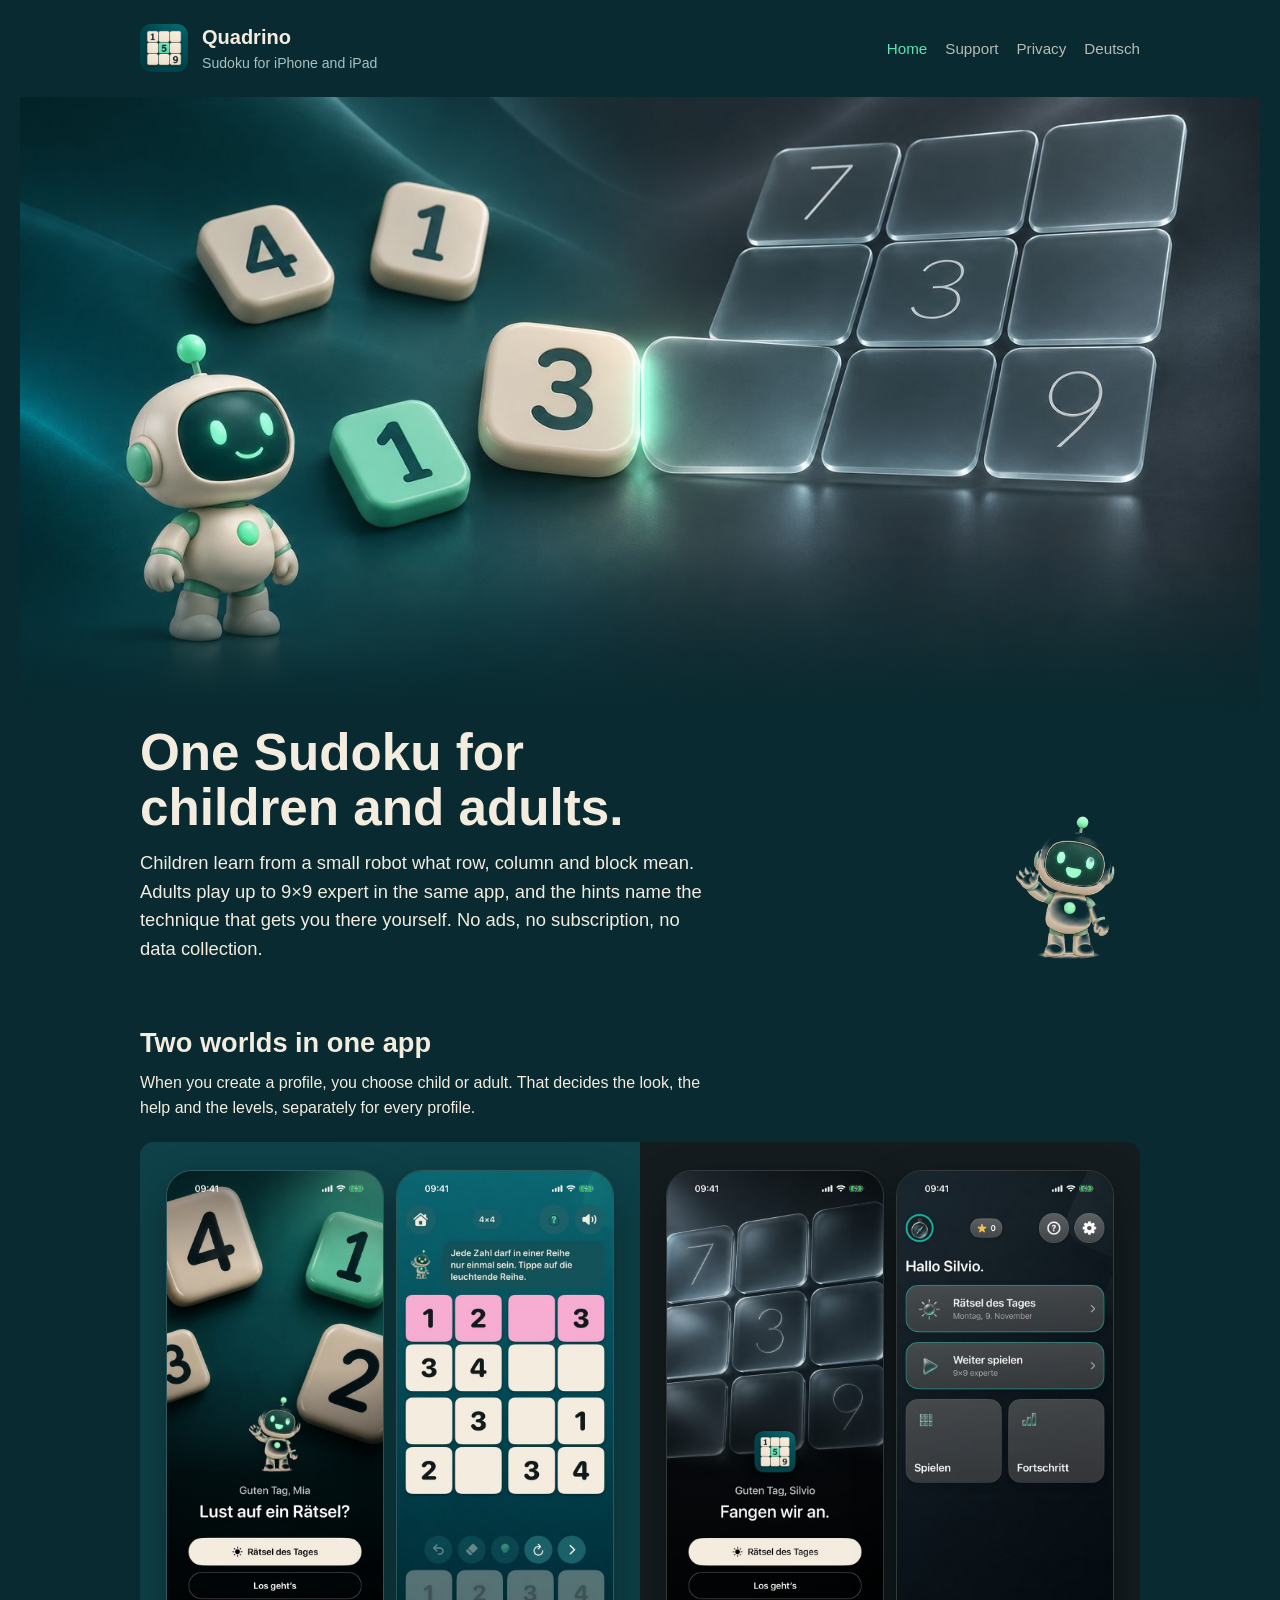
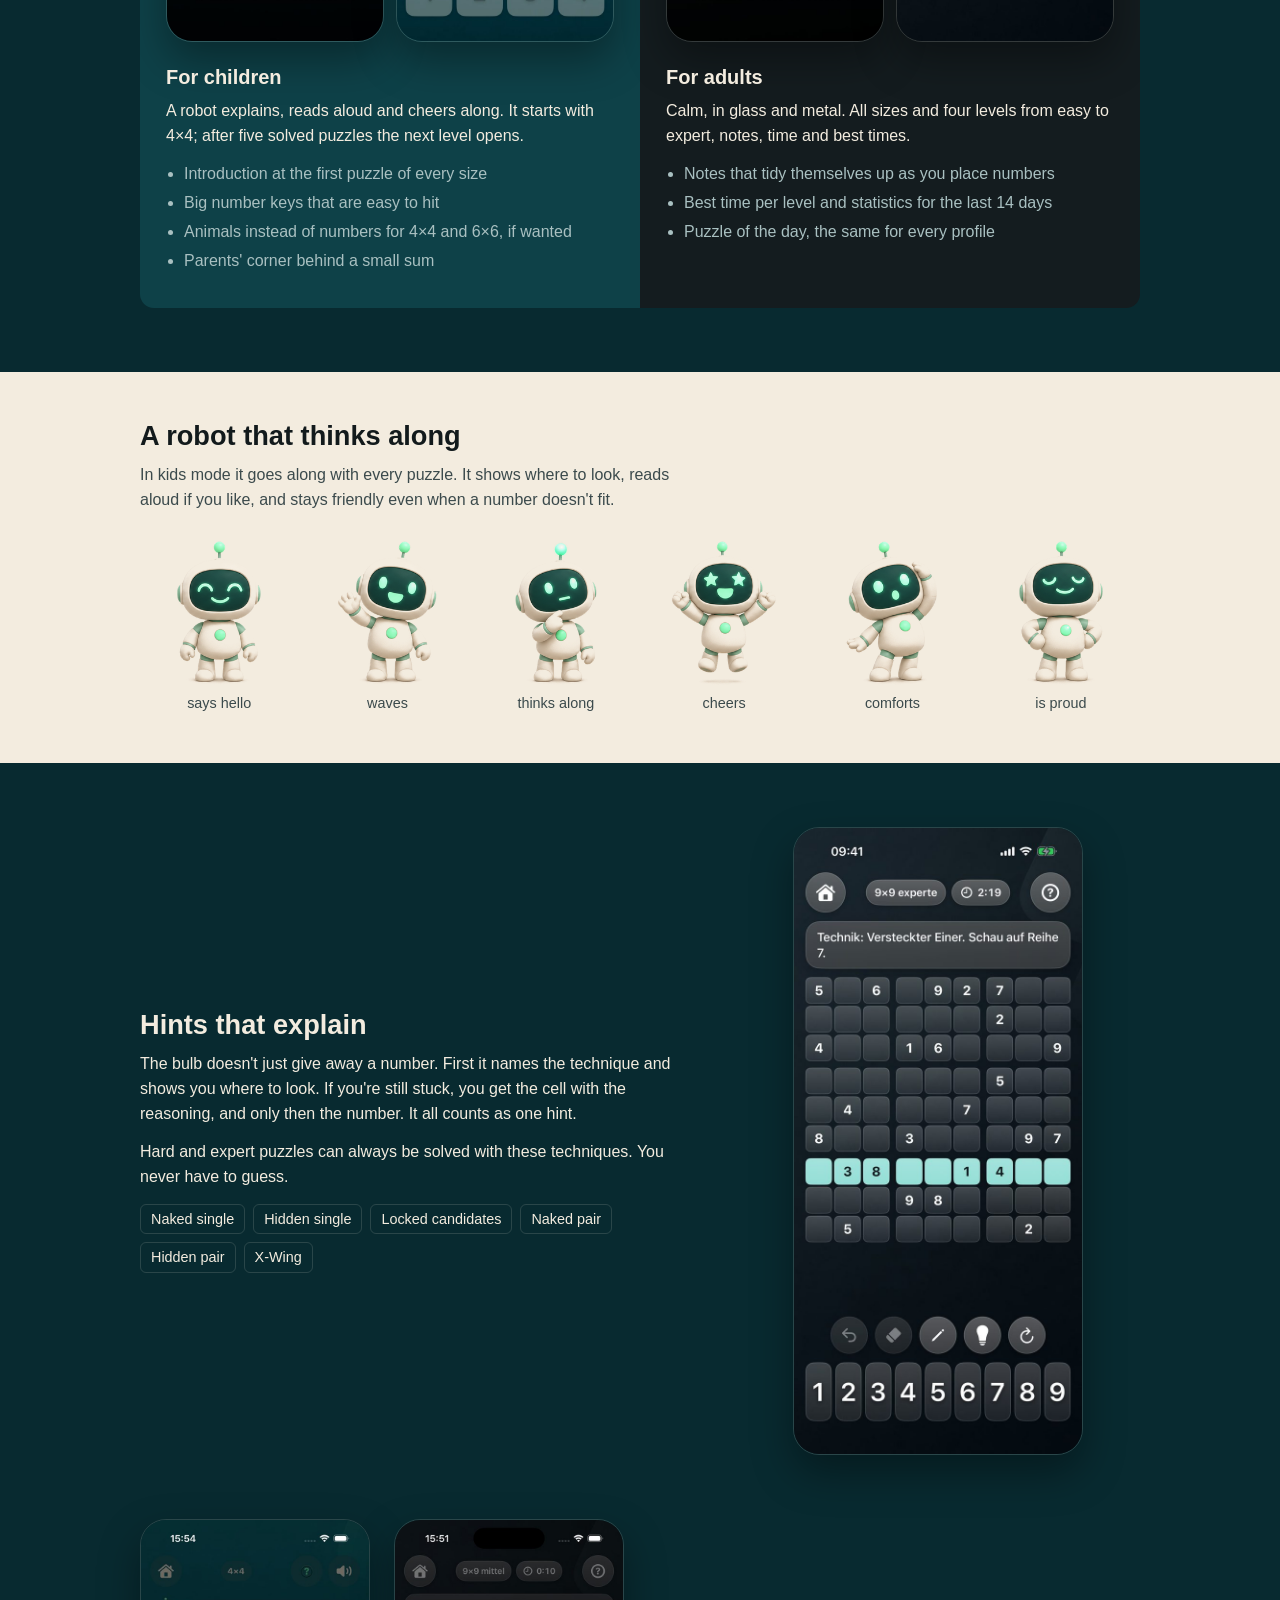
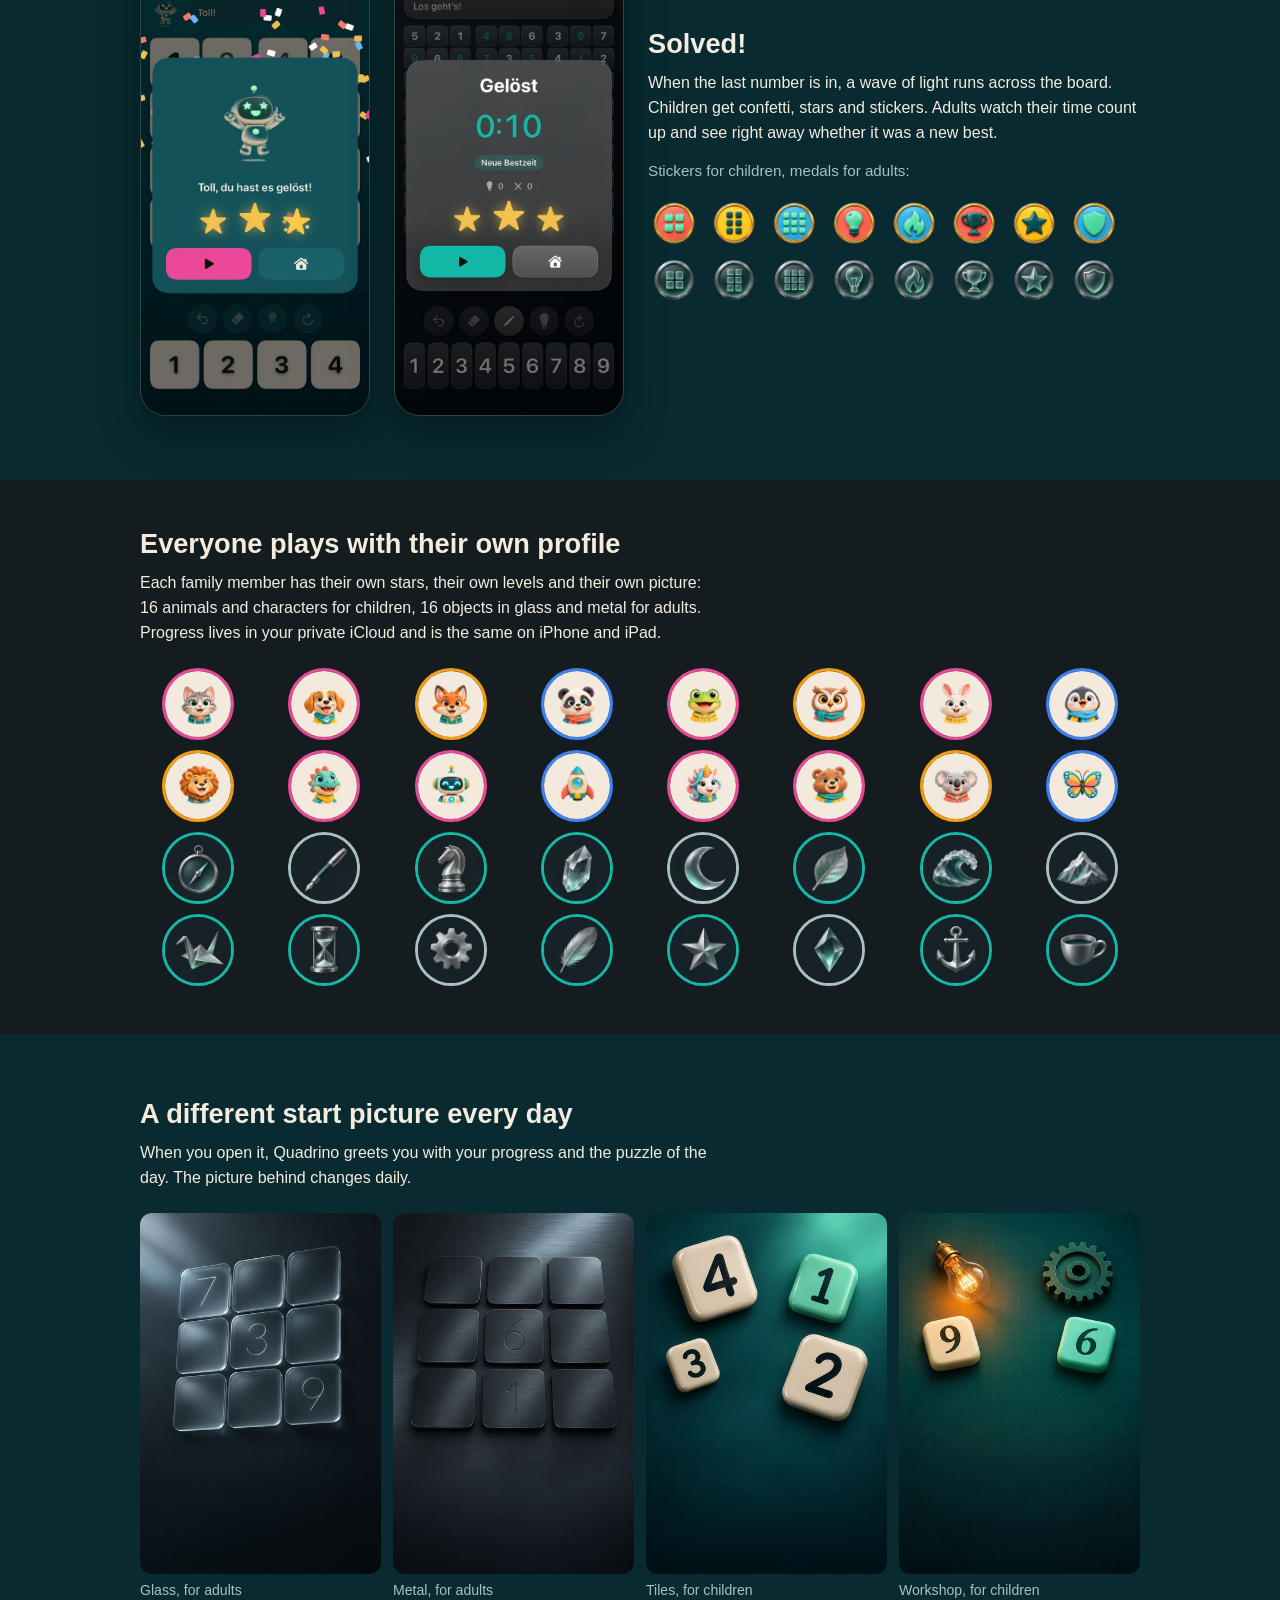
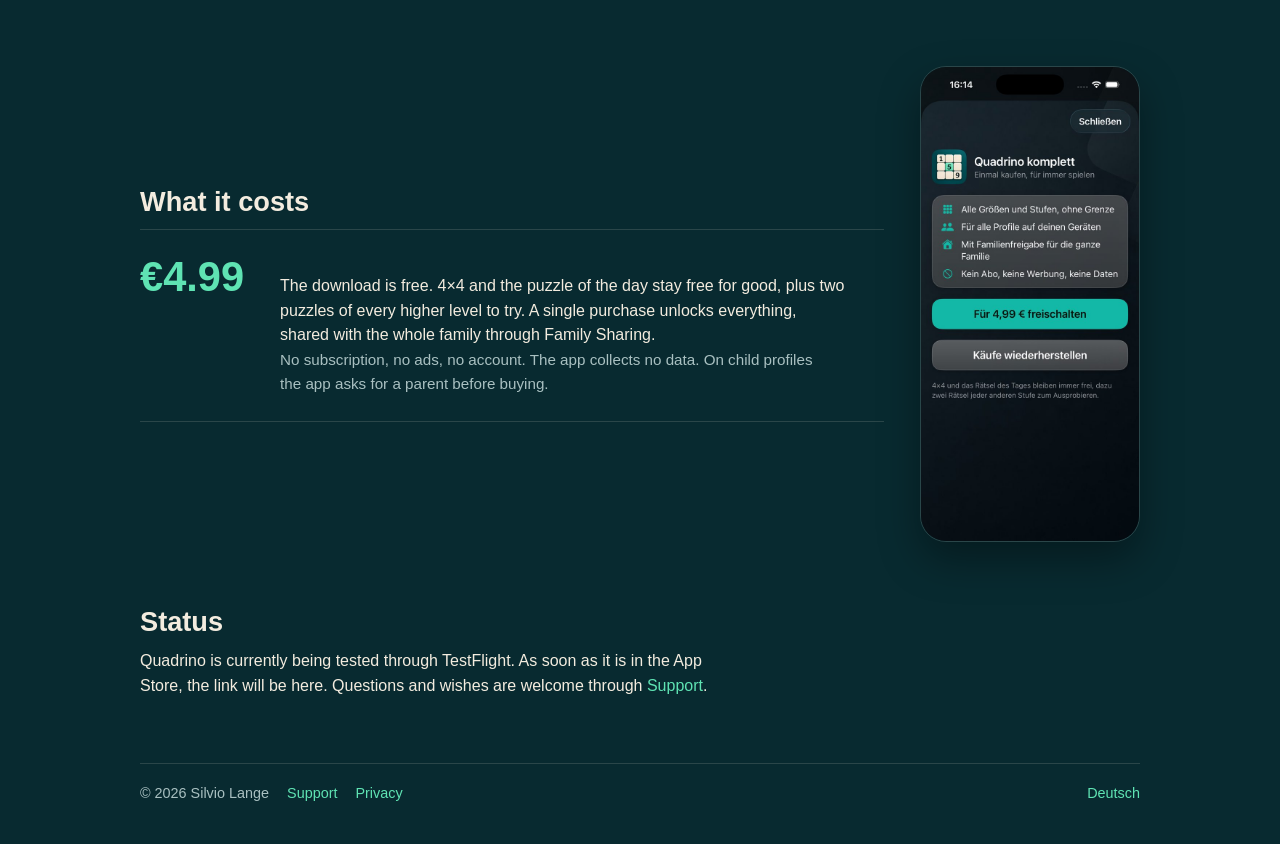
==== en/index.html @ 1cebb287 "Stylesheet mit Versionsnummer laden, damit kein alter Stand aus dem Zwischenspeicher kommt Co-Author" ====
<!doctype html>
<html lang="en">
<head>
<meta charset="utf-8">
<meta name="viewport" content="width=device-width, initial-scale=1, viewport-fit=cover">
<title>Quadrino Sudoku</title>
<meta name="description" content="Quadrino is a Sudoku for iPhone and iPad that children and adults share: for kids with a robot and levels from 4×4 to 9×9, for adults in glass and metal with hints that name the solving technique. No ads, no subscription.">
<meta property="og:title" content="Quadrino Sudoku">
<meta property="og:description" content="One Sudoku for children and adults. No ads, no account, no subscription.">
<meta property="og:image" content="https://slange-a11y.github.io/quadrino/img/teaser.jpg">
<meta property="og:type" content="website">
<link rel="icon" href="../icon.png">
<link rel="stylesheet" href="../style.css?v=202611091656">
</head>
<body>
<div class="wrap">
  <header class="top">
    <img src="../icon.png" alt="">
    <div>
      <div class="name">Quadrino</div>
      <div class="sub">Sudoku for iPhone and iPad</div>
    </div>
    <nav class="menu">
      <a class="active" href="./">Home</a>
      <a href="support.html">Support</a>
      <a href="privacy.html">Privacy</a>
      <a href="../">Deutsch</a>
    </nav>
  </header>
</div>

<div class="hero">
  <img src="../img/banner.jpg" srcset="../img/banner-768.jpg 768w, ../img/banner.jpg 1536w" sizes="(max-width: 800px) 100vw, 1240px" alt="Cream play tiles and a small robot on the left, a grid of glass tiles on the right">
</div>

<div class="wrap">
  <div class="intro intro-zeile">
    <div>
      <h1>One Sudoku for children and adults.</h1>
      <p>Children learn from a small robot what row, column and block mean. Adults play up to 9×9 expert in the same app, and the hints name the technique that gets you there yourself. No ads, no subscription, no data collection.</p>
    </div>
    <img src="../img/roboter/wave.png" alt="The robot waves">
  </div>

  <section>
    <h2>Two worlds in one app</h2>
    <p>When you create a profile, you choose child or adult. That decides the look, the help and the levels, separately for every profile.</p>
    <div class="welten">
      <div class="welt kind">
        <div class="phones">
          <img class="phone" src="../img/kind-begruessung.jpg" alt="Welcome screen in kids mode with the robot" loading="lazy">
          <img class="phone" src="../img/kind-spiel.jpg" alt="4×4 puzzle with the robot's introduction" loading="lazy">
        </div>
        <h3>For children</h3>
        <p>A robot explains, reads aloud and cheers along. It starts with 4×4; after five solved puzzles the next level opens.</p>
        <ul>
          <li>Introduction at the first puzzle of every size</li>
          <li>Big number keys that are easy to hit</li>
          <li>Animals instead of numbers for 4×4 and 6×6, if wanted</li>
          <li>Parents' corner behind a small sum</li>
        </ul>
      </div>
      <div class="welt erw">
        <div class="phones">
          <img class="phone" src="../img/erw-begruessung.jpg" alt="Welcome screen in adult mode with glass tiles" loading="lazy">
          <img class="phone" src="../img/erw-start.jpg" alt="Adult home screen with today's puzzle" loading="lazy">
        </div>
        <h3>For adults</h3>
        <p>Calm, in glass and metal. All sizes and four levels from easy to expert, notes, time and best times.</p>
        <ul>
          <li>Notes that tidy themselves up as you place numbers</li>
          <li>Best time per level and statistics for the last 14 days</li>
          <li>Puzzle of the day, the same for every profile</li>
        </ul>
      </div>
    </div>
  </section>
</div>

<div class="band creme">
  <div class="wrap">
    <section>
      <h2>A robot that thinks along</h2>
      <p>In kids mode it goes along with every puzzle. It shows where to look, reads aloud if you like, and stays friendly even when a number doesn't fit.</p>
      <div class="roboter">
        <figure><img src="../img/roboter/happy.png" alt="" loading="lazy"><figcaption>says hello</figcaption></figure>
        <figure><img src="../img/roboter/wave.png" alt="" loading="lazy"><figcaption>waves</figcaption></figure>
        <figure><img src="../img/roboter/think.png" alt="" loading="lazy"><figcaption>thinks along</figcaption></figure>
        <figure><img src="../img/roboter/cheer.png" alt="" loading="lazy"><figcaption>cheers</figcaption></figure>
        <figure><img src="../img/roboter/oops.png" alt="" loading="lazy"><figcaption>comforts</figcaption></figure>
        <figure><img src="../img/roboter/proud.png" alt="" loading="lazy"><figcaption>is proud</figcaption></figure>
      </div>
    </section>
  </div>
</div>

<div class="wrap">
  <section>
    <div class="split">
      <div>
        <h2>Hints that explain</h2>
        <p>The bulb doesn't just give away a number. First it names the technique and shows you where to look. If you're still stuck, you get the cell with the reasoning, and only then the number. It all counts as one hint.</p>
        <p>Hard and expert puzzles can always be solved with these techniques. You never have to guess.</p>
        <ul class="techniken">
          <li>Naked single</li>
          <li>Hidden single</li>
          <li>Locked candidates</li>
          <li>Naked pair</li>
          <li>Hidden pair</li>
          <li>X-Wing</li>
        </ul>
      </div>
      <div><img class="phone" src="../img/erw-hinweis.jpg" alt="9×9 puzzle, the hint names the technique and highlights row 7" loading="lazy"></div>
    </div>
  </section>

  <section>
    <div class="gewinn">
      <img class="phone" src="../img/kind-gewonnen.jpg" alt="Winning moment for children with confetti and three stars" loading="lazy">
      <img class="phone" src="../img/erw-gewonnen.jpg" alt="Winning moment for adults with time and a new best" loading="lazy">
      <div>
        <h2>Solved!</h2>
        <p>When the last number is in, a wave of light runs across the board. Children get confetti, stars and stickers. Adults watch their time count up and see right away whether it was a new best.</p>
        <p class="note">Stickers for children, medals for adults:</p>
        <div class="medaillen">
          <img src="../img/medaille/K-first4.png" alt="" loading="lazy">
          <img src="../img/medaille/K-first6.png" alt="" loading="lazy">
          <img src="../img/medaille/K-first9.png" alt="" loading="lazy">
          <img src="../img/medaille/K-nohint5.png" alt="" loading="lazy">
          <img src="../img/medaille/K-streak3.png" alt="" loading="lazy">
          <img src="../img/medaille/K-solved10.png" alt="" loading="lazy">
          <img src="../img/medaille/K-stars25.png" alt="" loading="lazy">
          <img src="../img/medaille/K-perfect.png" alt="" loading="lazy">
        </div>
        <div class="medaillen erw">
          <img src="../img/medaille/E-first4.png" alt="" loading="lazy">
          <img src="../img/medaille/E-first6.png" alt="" loading="lazy">
          <img src="../img/medaille/E-first9.png" alt="" loading="lazy">
          <img src="../img/medaille/E-nohint5.png" alt="" loading="lazy">
          <img src="../img/medaille/E-streak3.png" alt="" loading="lazy">
          <img src="../img/medaille/E-solved10.png" alt="" loading="lazy">
          <img src="../img/medaille/E-stars25.png" alt="" loading="lazy">
          <img src="../img/medaille/E-perfect.png" alt="" loading="lazy">
        </div>
      </div>
    </div>
  </section>
</div>

<div class="band graphit">
  <div class="wrap">
    <section>
      <h2>Everyone plays with their own profile</h2>
      <p>Each family member has their own stars, their own levels and their own picture: 16 animals and characters for children, 16 objects in glass and metal for adults. Progress lives in your private iCloud and is the same on iPhone and iPad.</p>
      <div class="avatare">
        <img class="kind" src="../img/avatar/katze.jpg" alt="" loading="lazy">
        <img class="kind" src="../img/avatar/hund.jpg" alt="" loading="lazy">
        <img class="kind" src="../img/avatar/fuchs.jpg" alt="" loading="lazy">
        <img class="kind" src="../img/avatar/panda.jpg" alt="" loading="lazy">
        <img class="kind" src="../img/avatar/frosch.jpg" alt="" loading="lazy">
        <img class="kind" src="../img/avatar/eule.jpg" alt="" loading="lazy">
        <img class="kind" src="../img/avatar/hase.jpg" alt="" loading="lazy">
        <img class="kind" src="../img/avatar/pinguin.jpg" alt="" loading="lazy">
        <img class="kind" src="../img/avatar/loewe.jpg" alt="" loading="lazy">
        <img class="kind" src="../img/avatar/dino.jpg" alt="" loading="lazy">
        <img class="kind" src="../img/avatar/roboter.jpg" alt="" loading="lazy">
        <img class="kind" src="../img/avatar/rakete.jpg" alt="" loading="lazy">
        <img class="kind" src="../img/avatar/einhorn.jpg" alt="" loading="lazy">
        <img class="kind" src="../img/avatar/baer.jpg" alt="" loading="lazy">
        <img class="kind" src="../img/avatar/koala.jpg" alt="" loading="lazy">
        <img class="kind" src="../img/avatar/schmetterling.jpg" alt="" loading="lazy">
        <img class="erw" src="../img/avatar/kompass.jpg" alt="" loading="lazy">
        <img class="erw" src="../img/avatar/fueller.jpg" alt="" loading="lazy">
        <img class="erw" src="../img/avatar/springer.jpg" alt="" loading="lazy">
        <img class="erw" src="../img/avatar/kristall.jpg" alt="" loading="lazy">
        <img class="erw" src="../img/avatar/mond.jpg" alt="" loading="lazy">
        <img class="erw" src="../img/avatar/blatt.jpg" alt="" loading="lazy">
        <img class="erw" src="../img/avatar/welle.jpg" alt="" loading="lazy">
        <img class="erw" src="../img/avatar/berg.jpg" alt="" loading="lazy">
        <img class="erw" src="../img/avatar/kranich.jpg" alt="" loading="lazy">
        <img class="erw" src="../img/avatar/sanduhr.jpg" alt="" loading="lazy">
        <img class="erw" src="../img/avatar/zahnrad.jpg" alt="" loading="lazy">
        <img class="erw" src="../img/avatar/feder.jpg" alt="" loading="lazy">
        <img class="erw" src="../img/avatar/stern.jpg" alt="" loading="lazy">
        <img class="erw" src="../img/avatar/raute.jpg" alt="" loading="lazy">
        <img class="erw" src="../img/avatar/anker.jpg" alt="" loading="lazy">
        <img class="erw" src="../img/avatar/tasse.jpg" alt="" loading="lazy">
      </div>
    </section>
  </div>
</div>

<div class="wrap">
  <section>
    <h2>A different start picture every day</h2>
    <p>When you open it, Quadrino greets you with your progress and the puzzle of the day. The picture behind changes daily.</p>
    <div class="motive">
      <figure><img src="../img/motiv/glas.jpg" alt="" loading="lazy"><figcaption>Glass, for adults</figcaption></figure>
      <figure><img src="../img/motiv/metall.jpg" alt="" loading="lazy"><figcaption>Metal, for adults</figcaption></figure>
      <figure><img src="../img/motiv/kacheln.jpg" alt="" loading="lazy"><figcaption>Tiles, for children</figcaption></figure>
      <figure><img src="../img/motiv/werkstatt.jpg" alt="" loading="lazy"><figcaption>Workshop, for children</figcaption></figure>
    </div>
  </section>

  <section>
    <div class="preis-zeile">
      <div>
        <h2>What it costs</h2>
        <div class="preis">
          <div class="betrag">€4.99</div>
          <div>
            <p>The download is free. 4×4 and the puzzle of the day stay free for good, plus two puzzles of every higher level to try. A single purchase unlocks everything, shared with the whole family through Family Sharing.</p>
            <p class="note">No subscription, no ads, no account. The app collects no data. On child profiles the app asks for a parent before buying.</p>
          </div>
        </div>
      </div>
      <img class="phone" src="../img/kaufseite.jpg" alt="Purchase screen “Quadrino Complete” with price" loading="lazy">
    </div>
  </section>

  <section class="narrow">
    <h2>Status</h2>
    <p>Quadrino is currently being tested through TestFlight. As soon as it is in the App Store, the link will be here. Questions and wishes are welcome through <a href="support.html">Support</a>.</p>
  </section>

  <footer>
    <span>© 2026 Silvio Lange</span>
    <a href="support.html">Support</a>
    <a href="privacy.html">Privacy</a>
    <a class="lang" href="../">Deutsch</a>
  </footer>
</div>
</body>
</html>
---- style.css ----
/* Farben aus dem App-Icon: Petrol, Creme, Mint. Graphit für die Erwachsenenwelt. */
:root {
  --petrol: #0e4148;
  --petrol-deep: #082a30;
  --graphit: #141c1f;
  --cream: #f3ecdf;
  --mint: #5fe3b3;
  --ink: #121a1c;
  --muted: #a9c0c1;
  --line: rgba(243, 236, 223, .14);
  --gap-s: 10px;
  --gap-m: 22px;
  --gap-l: 64px;
}
* { box-sizing: border-box; }
html, body { margin: 0; padding: 0; }
body {
  font-family: -apple-system, BlinkMacSystemFont, "SF Pro Text", "Helvetica Neue", Helvetica, Arial, sans-serif;
  background: var(--petrol-deep);
  color: var(--cream);
  line-height: 1.55;
  -webkit-font-smoothing: antialiased;
}
a { color: var(--mint); text-decoration: none; }
a:hover { text-decoration: underline; }
a:focus-visible { outline: 2px solid var(--mint); outline-offset: 3px; border-radius: 4px; }

.wrap {
  max-width: 1040px; margin: 0 auto;
  padding-left: max(20px, env(safe-area-inset-left, 0px));
  padding-right: max(20px, env(safe-area-inset-right, 0px));
}
.narrow { max-width: 760px; }

/* Kopf */
header.top { display: flex; align-items: center; gap: 14px; padding-block: 22px; flex-wrap: wrap; }
header.top img { width: 48px; height: 48px; border-radius: 11px; }
header.top .name { font-size: 1.25rem; font-weight: 700; }
header.top .sub { color: var(--muted); font-size: .88rem; }
nav.menu { display: flex; flex-wrap: wrap; gap: 6px 18px; margin-left: auto; font-size: .95rem; }
nav.menu a { color: var(--cream); opacity: .75; }
nav.menu a.active, nav.menu a:hover { opacity: 1; color: var(--mint); text-decoration: none; }

/* Bühne oben: das Bild trägt allein, die Schrift steht darunter und überdeckt nichts */
.hero { position: relative; margin: 0 auto; max-width: 1240px; }
.hero img { display: block; width: 100%; height: auto; max-height: 620px; object-fit: cover; object-position: 50% 35%; }
.hero::after {
  content: ""; position: absolute; left: 0; right: 0; bottom: 0; height: 28%;
  background: linear-gradient(to bottom, rgba(8, 42, 48, 0), var(--petrol-deep));
  pointer-events: none;
}
.intro { padding-block: 8px 0; }
.intro h1 { font-size: clamp(2rem, 4.6vw, 3.2rem); line-height: 1.08; margin: 0 0 14px; max-width: 18ch; text-wrap: balance; }
.intro p { margin: 0; font-size: 1.15rem; max-width: 56ch; }

h2 { font-size: 1.7rem; line-height: 1.15; margin: 0 0 12px; text-wrap: balance; }
h3 { font-size: 1.05rem; margin: 22px 0 6px; }
p { margin: 0 0 14px; max-width: 64ch; }
.note { color: var(--muted); font-size: .95rem; }

section { padding-block: var(--gap-l) 0; }

/* Zwei Welten: links Kinder auf Petrol, rechts Erwachsene auf Graphit */
.welten { display: grid; grid-template-columns: 1fr 1fr; gap: 0; border-radius: 14px; overflow: hidden; margin-top: var(--gap-m); }
.welt { padding: 28px 26px 30px; min-width: 0; }
.welt.kind { background: var(--petrol); }
.welt.erw { background: var(--graphit); }
.welt h3 { margin-top: 0; font-size: 1.25rem; }
.welt ul { margin: 10px 0 0; padding-left: 18px; color: var(--muted); }
.welt li { margin: 4px 0; }
.phones { display: flex; gap: 12px; margin-bottom: 20px; }
.phones img { width: calc(50% - 6px); max-width: 220px; }

.phone {
  display: block; height: auto; border-radius: 26px;
  border: 1px solid var(--line);
  box-shadow: 0 18px 40px rgba(0, 0, 0, .35);
}

/* Bild und Text nebeneinander, mal links, mal rechts */
.split { display: grid; grid-template-columns: 1.15fr .85fr; gap: 48px; align-items: center; }
.split.links { grid-template-columns: .85fr 1.15fr; }
.split > div { min-width: 0; }
.split .phone { width: 100%; max-width: 290px; margin-inline: auto; }
.techniken { margin: 14px 0 0; padding: 0; list-style: none; display: flex; flex-wrap: wrap; gap: 8px; }
.techniken li { border: 1px solid var(--line); border-radius: 6px; padding: 3px 10px; font-size: .9rem; color: var(--cream); }

.preis { border-top: 1px solid var(--line); border-bottom: 1px solid var(--line); padding-block: 26px; display: grid; grid-template-columns: auto 1fr; gap: 10px 36px; align-items: baseline; }
.preis .betrag { font-size: 2.6rem; font-weight: 700; color: var(--mint); font-variant-numeric: tabular-nums; line-height: 1; }
.preis p { margin: 0; }

.card { background: rgba(243, 236, 223, .05); border: 1px solid var(--line); border-radius: 10px; padding: 20px 22px; margin: 18px 0; }

footer { margin-top: var(--gap-l); padding-block: 18px 40px; border-top: 1px solid var(--line); color: var(--muted); font-size: .9rem; display: flex; flex-wrap: wrap; gap: 8px 18px; }
.lang { margin-left: auto; }

/* Unterseiten (Support, Datenschutz) */
.page h1 { font-size: 2rem; line-height: 1.15; margin: 28px 0 12px; }
.page h2 { font-size: 1.25rem; margin: 34px 0 10px; }
p.lead { font-size: 1.12rem; }

@media (max-width: 820px) {
  .welten { grid-template-columns: 1fr; }
  .split, .split.links { grid-template-columns: 1fr; gap: 28px; }
  .split.links > div:first-child { order: 2; }
  .preis { grid-template-columns: 1fr; }
}
@media (max-width: 560px) {
  nav.menu { margin-left: 0; width: 100%; }
  .hero img { max-height: none; }
  .intro p { font-size: 1.02rem; }
}

/* ---------- Ausbau 09.11.2026: Bänder, Roboter, Gewinn, Profile, Motive ---------- */
.band { margin-top: var(--gap-l); padding-block: 48px; }
.band.creme { background: var(--cream); color: var(--ink); }
.band.creme p, .band.creme .note { color: #3b4a4c; }
.band.graphit { background: var(--graphit); }
.band section { padding-block: 0; }

.intro-zeile { display: grid; grid-template-columns: 1fr auto; gap: 28px; align-items: end; }
.intro-zeile img { width: 150px; height: auto; }

.roboter { display: grid; grid-template-columns: repeat(6, 1fr); gap: 10px; margin-top: 26px; }
.roboter figure { margin: 0; text-align: center; min-width: 0; }
.roboter img { width: 100%; max-width: 150px; height: auto; display: block; margin: 0 auto; }
.roboter figcaption { font-size: .9rem; color: #3b4a4c; margin-top: 4px; }

.gewinn { display: grid; grid-template-columns: auto auto 1fr; gap: 24px; align-items: center; }
.gewinn .phone { width: 230px; max-width: 100%; }
.gewinn > div { min-width: 0; }
.medaillen { display: flex; flex-wrap: wrap; gap: 8px; margin-top: 14px; }
.medaillen img { width: 52px; height: 52px; }
.medaillen.erw { margin-top: 6px; }

.avatare { display: grid; grid-template-columns: repeat(8, 1fr); gap: 10px; margin-top: 22px; }
.avatare img { width: 100%; max-width: 72px; aspect-ratio: 1; border-radius: 50%; display: block; margin: 0 auto; border: 3px solid var(--mint); }
.avatare img.kind { border-color: #ec4899; }
.avatare img.kind:nth-child(3n) { border-color: #f59e0b; }
.avatare img.kind:nth-child(4n) { border-color: #3b82f6; }
.avatare img.erw { border-color: #14b8a6; }
.avatare img.erw:nth-child(3n) { border-color: #a9c0c1; }

.motive { display: grid; grid-template-columns: repeat(4, 1fr); gap: 12px; margin-top: 22px; }
.motive figure { margin: 0; min-width: 0; }
.motive img { width: 100%; height: auto; border-radius: 12px; display: block; aspect-ratio: 2 / 3; object-fit: cover; object-position: 50% 20%; }
.motive figcaption { font-size: .88rem; color: var(--muted); margin-top: 6px; }

.preis-zeile { display: grid; grid-template-columns: 1fr 220px; gap: 36px; align-items: center; }
.preis-zeile .phone { width: 100%; }

@media (max-width: 820px) {
  .roboter { grid-template-columns: repeat(3, 1fr); row-gap: 18px; }
  .gewinn { grid-template-columns: 1fr 1fr; }
  .gewinn > div { grid-column: 1 / -1; }
  .gewinn .phone { width: 100%; }
  .avatare { grid-template-columns: repeat(6, 1fr); }
  .motive { grid-template-columns: repeat(2, 1fr); }
  .preis-zeile { grid-template-columns: 1fr; }
  .preis-zeile .phone { max-width: 240px; }
}
@media (max-width: 560px) {
  .intro-zeile { grid-template-columns: 1fr; }
  .intro-zeile img { width: 110px; }
  .avatare { grid-template-columns: repeat(4, 1fr); }
}
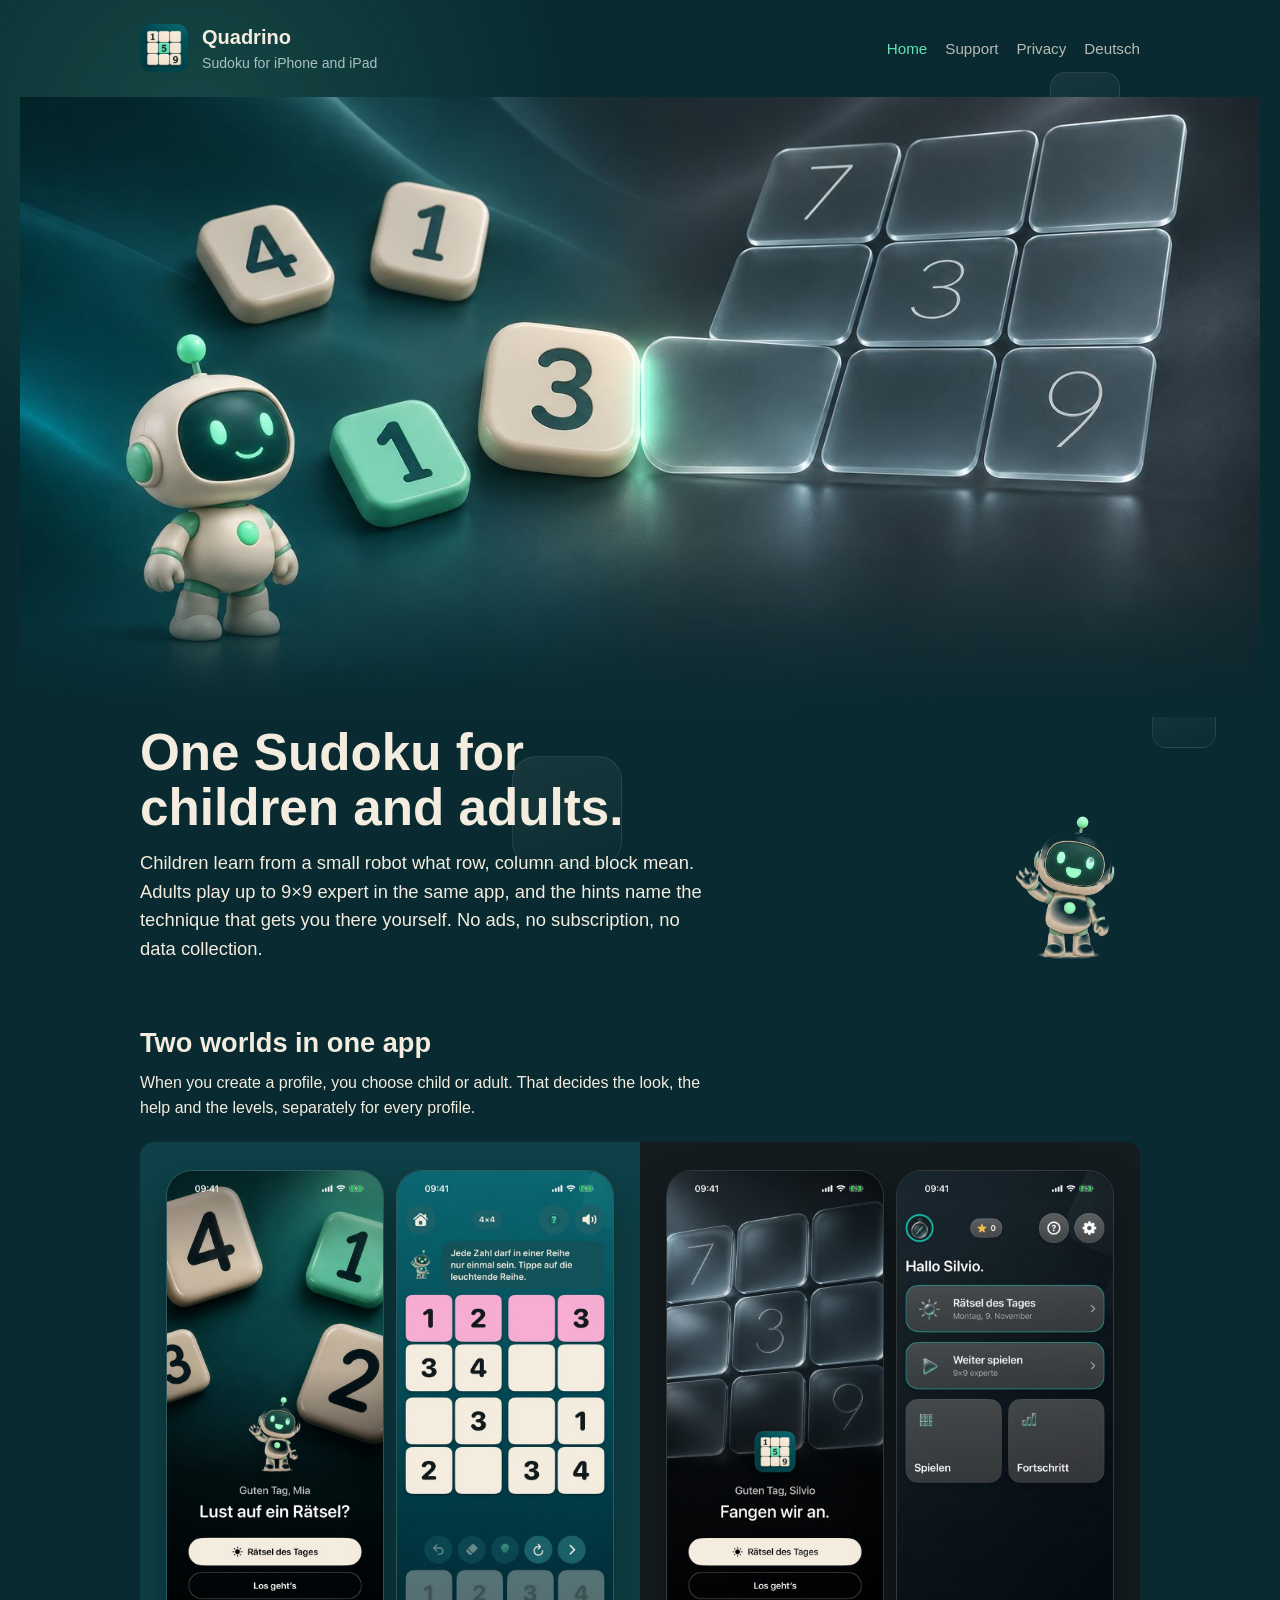
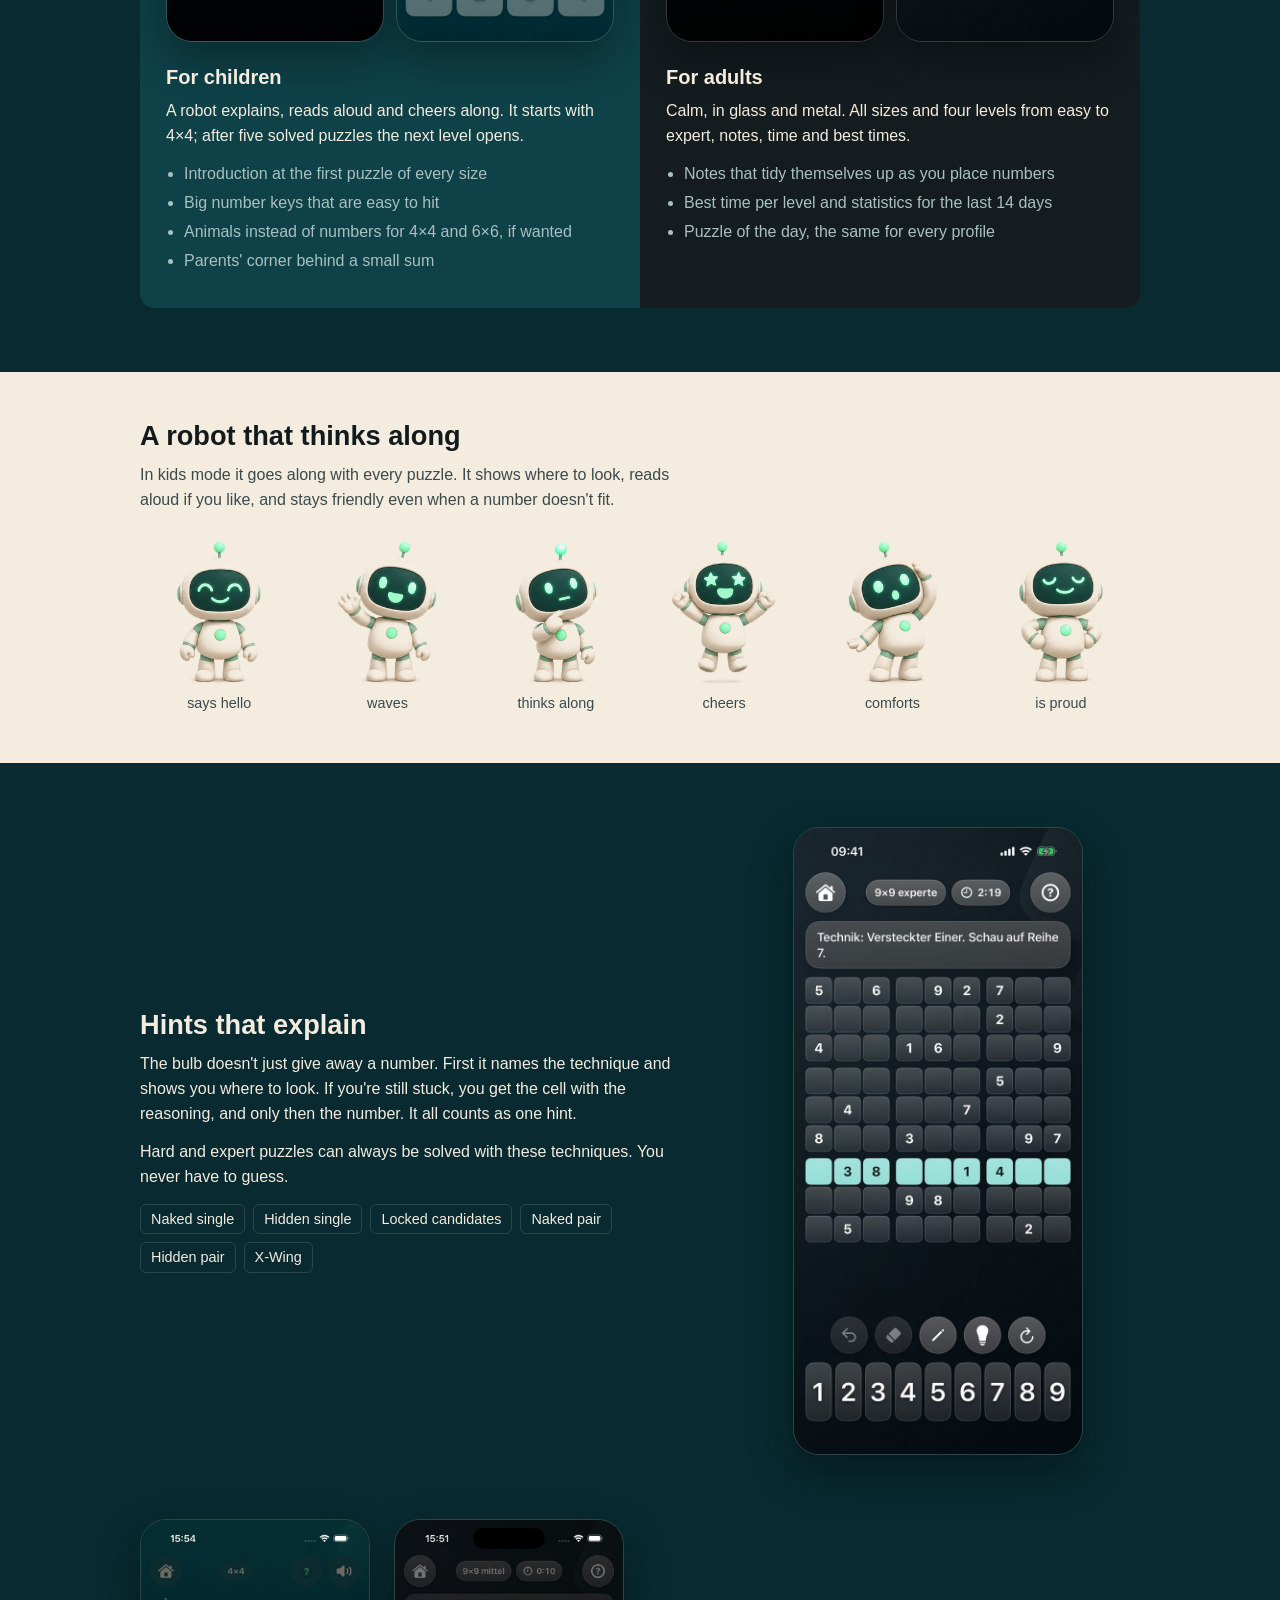
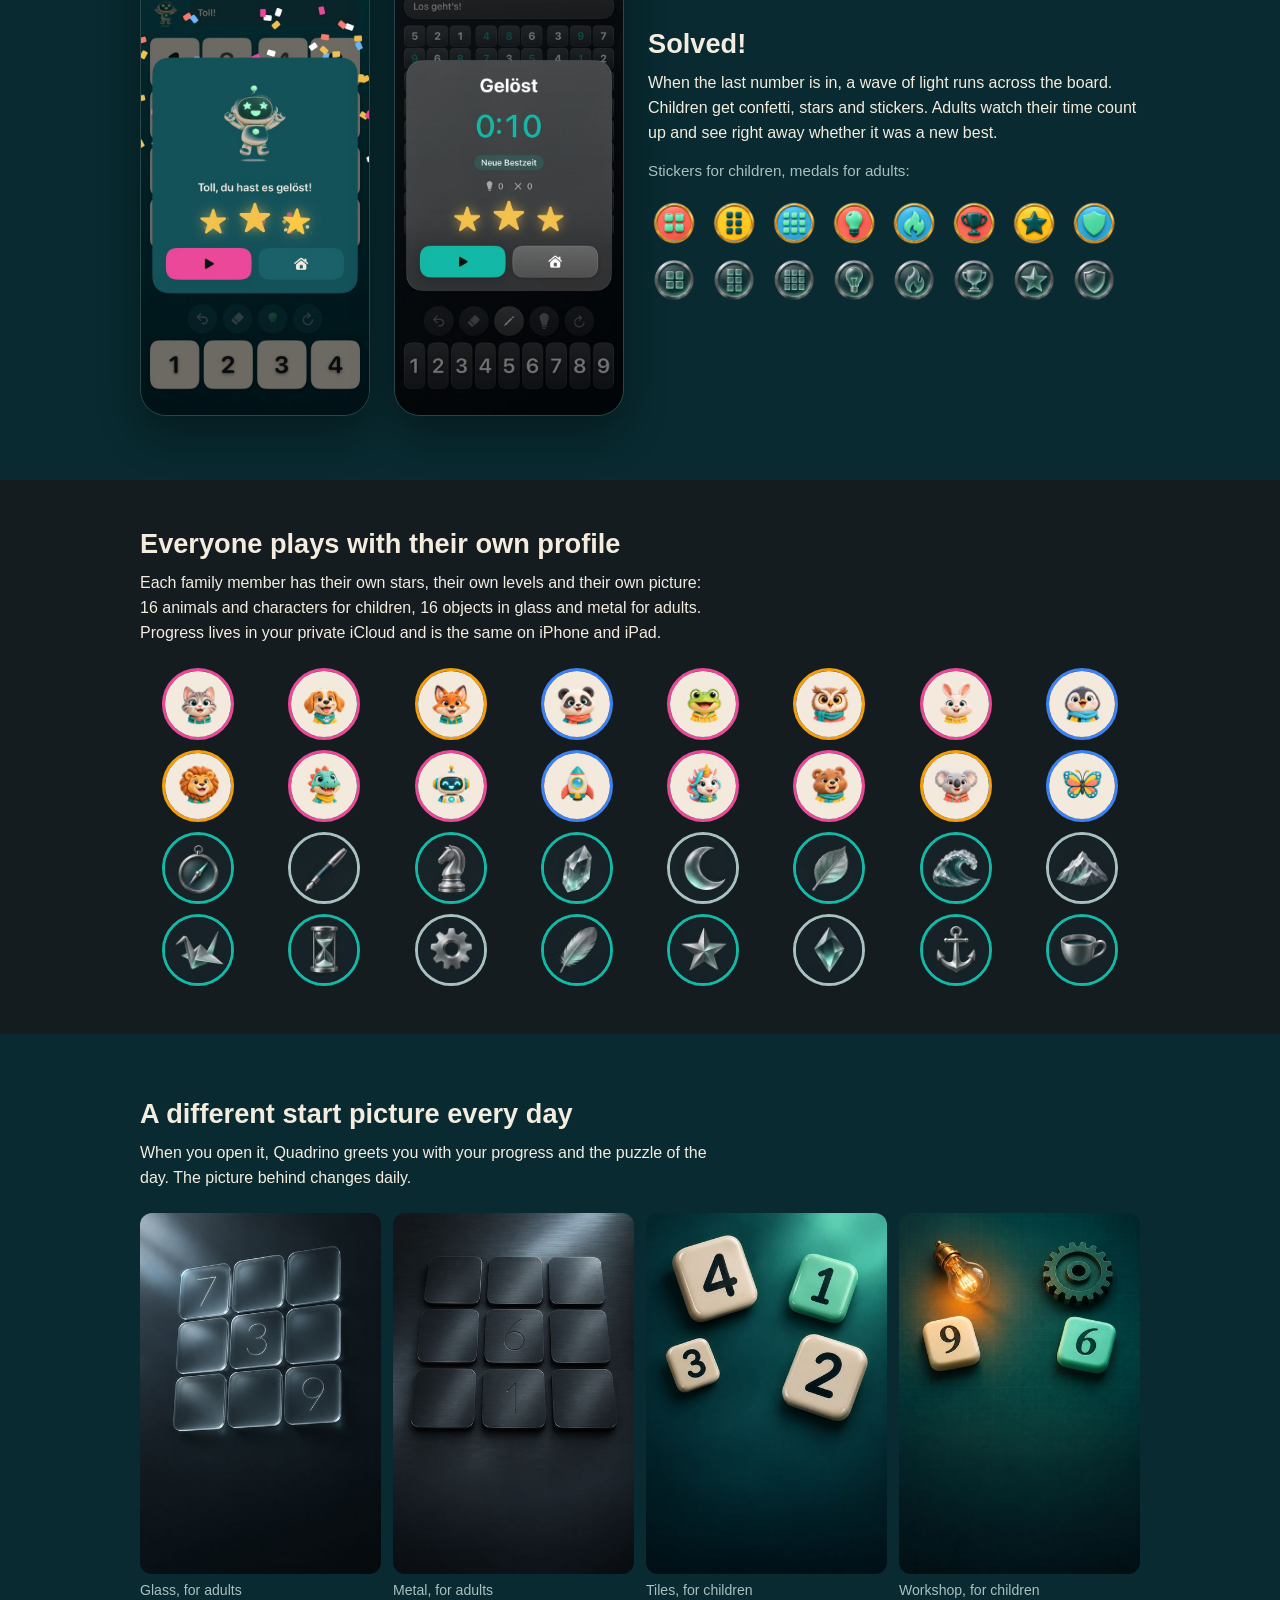
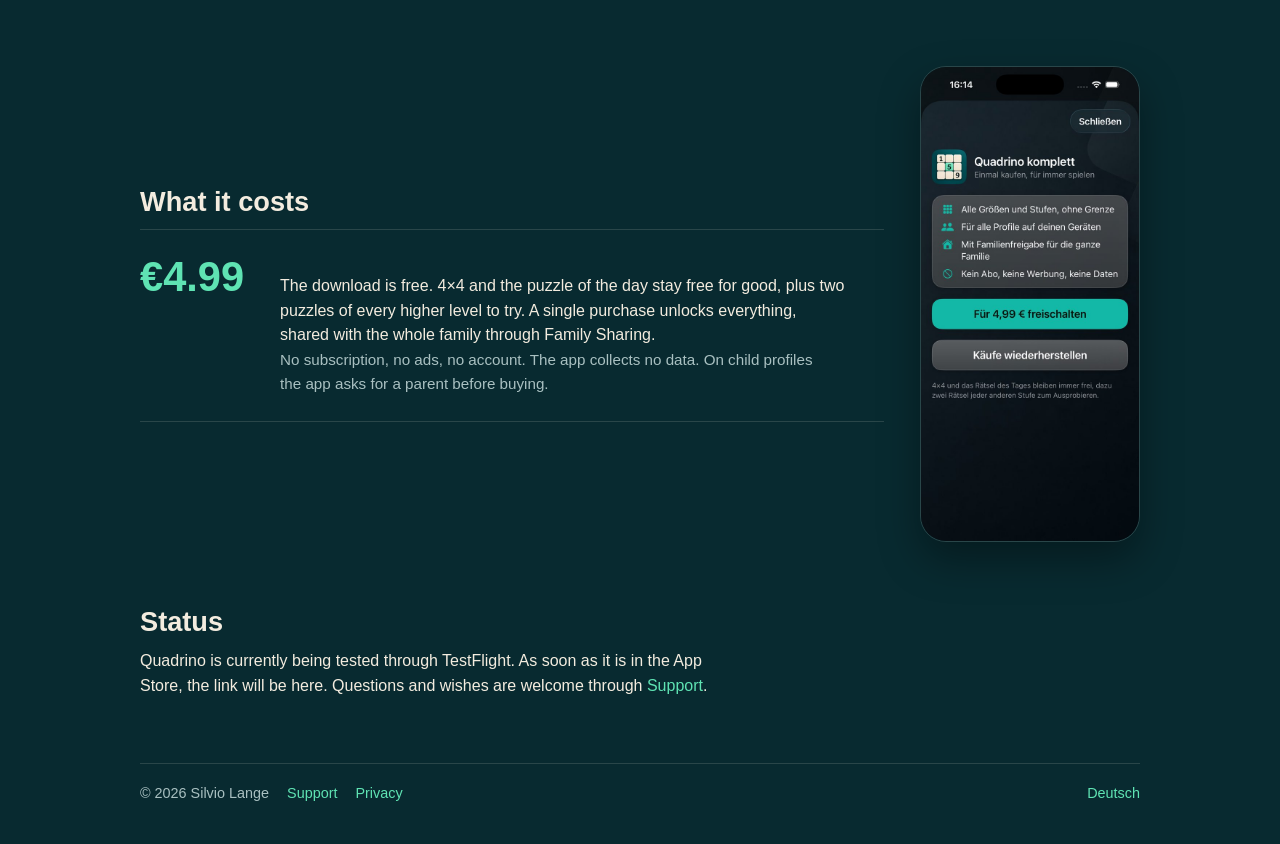
==== commit 846bc9c2: "Webseite animiert: treibende Glaskacheln, Lichtschein, Kamerafahrt, Roboter, Hereingleiten Alles abg" ====
--- a/en/index.html
+++ b/en/index.html
@@ -10,12 +10,21 @@
 <meta property="og:image" content="https://slange-a11y.github.io/quadrino/img/teaser.jpg">
 <meta property="og:type" content="website">
 <link rel="icon" href="../icon.png">
-<link rel="stylesheet" href="../style.css?v=202611091656">
+<link rel="stylesheet" href="../style.css?v=202611091707">
 </head>
 <body>
+<div class="buehne" aria-hidden="true">
+  <i style="width:120px;height:120px;left:6%;top:12%;--d:46s;--x:60px;--y:80px;--r0:-8deg;--r1:10deg"></i>
+  <i style="width:70px;height:70px;left:82%;top:8%;--d:38s;--x:-50px;--y:90px;--r0:12deg;--r1:-6deg"></i>
+  <i style="width:160px;height:160px;left:70%;top:46%;--d:58s;--x:-80px;--y:-60px;--r0:6deg;--r1:-14deg"></i>
+  <i style="width:90px;height:90px;left:14%;top:62%;--d:52s;--x:70px;--y:-90px;--r0:-14deg;--r1:4deg"></i>
+  <i style="width:54px;height:54px;left:46%;top:30%;--d:34s;--x:40px;--y:60px;--r0:20deg;--r1:-10deg"></i>
+  <i style="width:110px;height:110px;left:40%;top:84%;--d:64s;--x:-60px;--y:-70px;--r0:-4deg;--r1:16deg"></i>
+  <i style="width:64px;height:64px;left:90%;top:76%;--d:44s;--x:-40px;--y:-50px;--r0:8deg;--r1:-12deg"></i>
+</div>
 <div class="wrap">
   <header class="top">
-    <img src="../icon.png" alt="">
+    <img src="../icon.png" width="48" height="48" alt="">
     <div>
       <div class="name">Quadrino</div>
       <div class="sub">Sudoku for iPhone and iPad</div>
@@ -30,7 +39,7 @@
 </div>
 
 <div class="hero">
-  <img src="../img/banner.jpg" srcset="../img/banner-768.jpg 768w, ../img/banner.jpg 1536w" sizes="(max-width: 800px) 100vw, 1240px" alt="Cream play tiles and a small robot on the left, a grid of glass tiles on the right">
+  <img src="../img/banner.jpg" width="1536" height="1024" srcset="../img/banner-768.jpg 768w, ../img/banner.jpg 1536w" sizes="(max-width: 800px) 100vw, 1240px" alt="Cream play tiles and a small robot on the left, a grid of glass tiles on the right">
 </div>
 
 <div class="wrap">
@@ -39,7 +48,7 @@
       <h1>One Sudoku for children and adults.</h1>
       <p>Children learn from a small robot what row, column and block mean. Adults play up to 9×9 expert in the same app, and the hints name the technique that gets you there yourself. No ads, no subscription, no data collection.</p>
     </div>
-    <img src="../img/roboter/wave.png" alt="The robot waves">
+    <img src="../img/roboter/wave.png" width="150" height="150" alt="The robot waves">
   </div>
 
   <section>
@@ -48,8 +57,8 @@
     <div class="welten">
       <div class="welt kind">
         <div class="phones">
-          <img class="phone" src="../img/kind-begruessung.jpg" alt="Welcome screen in kids mode with the robot" loading="lazy">
-          <img class="phone" src="../img/kind-spiel.jpg" alt="4×4 puzzle with the robot's introduction" loading="lazy">
+          <img class="phone" width="230" height="500" src="../img/kind-begruessung.jpg" alt="Welcome screen in kids mode with the robot" loading="lazy">
+          <img class="phone" width="230" height="500" src="../img/kind-spiel.jpg" alt="4×4 puzzle with the robot's introduction" loading="lazy">
         </div>
         <h3>For children</h3>
         <p>A robot explains, reads aloud and cheers along. It starts with 4×4; after five solved puzzles the next level opens.</p>
@@ -62,8 +71,8 @@
       </div>
       <div class="welt erw">
         <div class="phones">
-          <img class="phone" src="../img/erw-begruessung.jpg" alt="Welcome screen in adult mode with glass tiles" loading="lazy">
-          <img class="phone" src="../img/erw-start.jpg" alt="Adult home screen with today's puzzle" loading="lazy">
+          <img class="phone" width="230" height="500" src="../img/erw-begruessung.jpg" alt="Welcome screen in adult mode with glass tiles" loading="lazy">
+          <img class="phone" width="230" height="500" src="../img/erw-start.jpg" alt="Adult home screen with today's puzzle" loading="lazy">
         </div>
         <h3>For adults</h3>
         <p>Calm, in glass and metal. All sizes and four levels from easy to expert, notes, time and best times.</p>
@@ -83,12 +92,12 @@
       <h2>A robot that thinks along</h2>
       <p>In kids mode it goes along with every puzzle. It shows where to look, reads aloud if you like, and stays friendly even when a number doesn't fit.</p>
       <div class="roboter">
-        <figure><img src="../img/roboter/happy.png" alt="" loading="lazy"><figcaption>says hello</figcaption></figure>
-        <figure><img src="../img/roboter/wave.png" alt="" loading="lazy"><figcaption>waves</figcaption></figure>
-        <figure><img src="../img/roboter/think.png" alt="" loading="lazy"><figcaption>thinks along</figcaption></figure>
-        <figure><img src="../img/roboter/cheer.png" alt="" loading="lazy"><figcaption>cheers</figcaption></figure>
-        <figure><img src="../img/roboter/oops.png" alt="" loading="lazy"><figcaption>comforts</figcaption></figure>
-        <figure><img src="../img/roboter/proud.png" alt="" loading="lazy"><figcaption>is proud</figcaption></figure>
+        <figure><img src="../img/roboter/happy.png" width="150" height="150" alt="" loading="lazy"><figcaption>says hello</figcaption></figure>
+        <figure><img src="../img/roboter/wave.png" width="150" height="150" alt="" loading="lazy"><figcaption>waves</figcaption></figure>
+        <figure><img src="../img/roboter/think.png" width="150" height="150" alt="" loading="lazy"><figcaption>thinks along</figcaption></figure>
+        <figure><img src="../img/roboter/cheer.png" width="150" height="150" alt="" loading="lazy"><figcaption>cheers</figcaption></figure>
+        <figure><img src="../img/roboter/oops.png" width="150" height="150" alt="" loading="lazy"><figcaption>comforts</figcaption></figure>
+        <figure><img src="../img/roboter/proud.png" width="150" height="150" alt="" loading="lazy"><figcaption>is proud</figcaption></figure>
       </div>
     </section>
   </div>
@@ -110,37 +119,37 @@
           <li>X-Wing</li>
         </ul>
       </div>
-      <div><img class="phone" src="../img/erw-hinweis.jpg" alt="9×9 puzzle, the hint names the technique and highlights row 7" loading="lazy"></div>
+      <div><img class="phone" width="230" height="500" src="../img/erw-hinweis.jpg" alt="9×9 puzzle, the hint names the technique and highlights row 7" loading="lazy"></div>
     </div>
   </section>
 
   <section>
     <div class="gewinn">
-      <img class="phone" src="../img/kind-gewonnen.jpg" alt="Winning moment for children with confetti and three stars" loading="lazy">
-      <img class="phone" src="../img/erw-gewonnen.jpg" alt="Winning moment for adults with time and a new best" loading="lazy">
+      <img class="phone" width="230" height="500" src="../img/kind-gewonnen.jpg" alt="Winning moment for children with confetti and three stars" loading="lazy">
+      <img class="phone" width="230" height="500" src="../img/erw-gewonnen.jpg" alt="Winning moment for adults with time and a new best" loading="lazy">
       <div>
         <h2>Solved!</h2>
         <p>When the last number is in, a wave of light runs across the board. Children get confetti, stars and stickers. Adults watch their time count up and see right away whether it was a new best.</p>
         <p class="note">Stickers for children, medals for adults:</p>
         <div class="medaillen">
-          <img src="../img/medaille/K-first4.png" alt="" loading="lazy">
-          <img src="../img/medaille/K-first6.png" alt="" loading="lazy">
-          <img src="../img/medaille/K-first9.png" alt="" loading="lazy">
-          <img src="../img/medaille/K-nohint5.png" alt="" loading="lazy">
-          <img src="../img/medaille/K-streak3.png" alt="" loading="lazy">
-          <img src="../img/medaille/K-solved10.png" alt="" loading="lazy">
-          <img src="../img/medaille/K-stars25.png" alt="" loading="lazy">
-          <img src="../img/medaille/K-perfect.png" alt="" loading="lazy">
+          <img src="../img/medaille/K-first4.png" width="52" height="52" alt="" loading="lazy">
+          <img src="../img/medaille/K-first6.png" width="52" height="52" alt="" loading="lazy">
+          <img src="../img/medaille/K-first9.png" width="52" height="52" alt="" loading="lazy">
+          <img src="../img/medaille/K-nohint5.png" width="52" height="52" alt="" loading="lazy">
+          <img src="../img/medaille/K-streak3.png" width="52" height="52" alt="" loading="lazy">
+          <img src="../img/medaille/K-solved10.png" width="52" height="52" alt="" loading="lazy">
+          <img src="../img/medaille/K-stars25.png" width="52" height="52" alt="" loading="lazy">
+          <img src="../img/medaille/K-perfect.png" width="52" height="52" alt="" loading="lazy">
         </div>
         <div class="medaillen erw">
-          <img src="../img/medaille/E-first4.png" alt="" loading="lazy">
-          <img src="../img/medaille/E-first6.png" alt="" loading="lazy">
-          <img src="../img/medaille/E-first9.png" alt="" loading="lazy">
-          <img src="../img/medaille/E-nohint5.png" alt="" loading="lazy">
-          <img src="../img/medaille/E-streak3.png" alt="" loading="lazy">
-          <img src="../img/medaille/E-solved10.png" alt="" loading="lazy">
-          <img src="../img/medaille/E-stars25.png" alt="" loading="lazy">
-          <img src="../img/medaille/E-perfect.png" alt="" loading="lazy">
+          <img src="../img/medaille/E-first4.png" width="52" height="52" alt="" loading="lazy">
+          <img src="../img/medaille/E-first6.png" width="52" height="52" alt="" loading="lazy">
+          <img src="../img/medaille/E-first9.png" width="52" height="52" alt="" loading="lazy">
+          <img src="../img/medaille/E-nohint5.png" width="52" height="52" alt="" loading="lazy">
+          <img src="../img/medaille/E-streak3.png" width="52" height="52" alt="" loading="lazy">
+          <img src="../img/medaille/E-solved10.png" width="52" height="52" alt="" loading="lazy">
+          <img src="../img/medaille/E-stars25.png" width="52" height="52" alt="" loading="lazy">
+          <img src="../img/medaille/E-perfect.png" width="52" height="52" alt="" loading="lazy">
         </div>
       </div>
     </div>
@@ -153,38 +162,38 @@
       <h2>Everyone plays with their own profile</h2>
       <p>Each family member has their own stars, their own levels and their own picture: 16 animals and characters for children, 16 objects in glass and metal for adults. Progress lives in your private iCloud and is the same on iPhone and iPad.</p>
       <div class="avatare">
-        <img class="kind" src="../img/avatar/katze.jpg" alt="" loading="lazy">
-        <img class="kind" src="../img/avatar/hund.jpg" alt="" loading="lazy">
-        <img class="kind" src="../img/avatar/fuchs.jpg" alt="" loading="lazy">
-        <img class="kind" src="../img/avatar/panda.jpg" alt="" loading="lazy">
-        <img class="kind" src="../img/avatar/frosch.jpg" alt="" loading="lazy">
-        <img class="kind" src="../img/avatar/eule.jpg" alt="" loading="lazy">
-        <img class="kind" src="../img/avatar/hase.jpg" alt="" loading="lazy">
-        <img class="kind" src="../img/avatar/pinguin.jpg" alt="" loading="lazy">
-        <img class="kind" src="../img/avatar/loewe.jpg" alt="" loading="lazy">
-        <img class="kind" src="../img/avatar/dino.jpg" alt="" loading="lazy">
-        <img class="kind" src="../img/avatar/roboter.jpg" alt="" loading="lazy">
-        <img class="kind" src="../img/avatar/rakete.jpg" alt="" loading="lazy">
-        <img class="kind" src="../img/avatar/einhorn.jpg" alt="" loading="lazy">
-        <img class="kind" src="../img/avatar/baer.jpg" alt="" loading="lazy">
-        <img class="kind" src="../img/avatar/koala.jpg" alt="" loading="lazy">
-        <img class="kind" src="../img/avatar/schmetterling.jpg" alt="" loading="lazy">
-        <img class="erw" src="../img/avatar/kompass.jpg" alt="" loading="lazy">
-        <img class="erw" src="../img/avatar/fueller.jpg" alt="" loading="lazy">
-        <img class="erw" src="../img/avatar/springer.jpg" alt="" loading="lazy">
-        <img class="erw" src="../img/avatar/kristall.jpg" alt="" loading="lazy">
-        <img class="erw" src="../img/avatar/mond.jpg" alt="" loading="lazy">
-        <img class="erw" src="../img/avatar/blatt.jpg" alt="" loading="lazy">
-        <img class="erw" src="../img/avatar/welle.jpg" alt="" loading="lazy">
-        <img class="erw" src="../img/avatar/berg.jpg" alt="" loading="lazy">
-        <img class="erw" src="../img/avatar/kranich.jpg" alt="" loading="lazy">
-        <img class="erw" src="../img/avatar/sanduhr.jpg" alt="" loading="lazy">
-        <img class="erw" src="../img/avatar/zahnrad.jpg" alt="" loading="lazy">
-        <img class="erw" src="../img/avatar/feder.jpg" alt="" loading="lazy">
-        <img class="erw" src="../img/avatar/stern.jpg" alt="" loading="lazy">
-        <img class="erw" src="../img/avatar/raute.jpg" alt="" loading="lazy">
-        <img class="erw" src="../img/avatar/anker.jpg" alt="" loading="lazy">
-        <img class="erw" src="../img/avatar/tasse.jpg" alt="" loading="lazy">
+        <img class="kind" src="../img/avatar/katze.jpg" width="72" height="72" alt="" loading="lazy">
+        <img class="kind" src="../img/avatar/hund.jpg" width="72" height="72" alt="" loading="lazy">
+        <img class="kind" src="../img/avatar/fuchs.jpg" width="72" height="72" alt="" loading="lazy">
+        <img class="kind" src="../img/avatar/panda.jpg" width="72" height="72" alt="" loading="lazy">
+        <img class="kind" src="../img/avatar/frosch.jpg" width="72" height="72" alt="" loading="lazy">
+        <img class="kind" src="../img/avatar/eule.jpg" width="72" height="72" alt="" loading="lazy">
+        <img class="kind" src="../img/avatar/hase.jpg" width="72" height="72" alt="" loading="lazy">
+        <img class="kind" src="../img/avatar/pinguin.jpg" width="72" height="72" alt="" loading="lazy">
+        <img class="kind" src="../img/avatar/loewe.jpg" width="72" height="72" alt="" loading="lazy">
+        <img class="kind" src="../img/avatar/dino.jpg" width="72" height="72" alt="" loading="lazy">
+        <img class="kind" src="../img/avatar/roboter.jpg" width="72" height="72" alt="" loading="lazy">
+        <img class="kind" src="../img/avatar/rakete.jpg" width="72" height="72" alt="" loading="lazy">
+        <img class="kind" src="../img/avatar/einhorn.jpg" width="72" height="72" alt="" loading="lazy">
+        <img class="kind" src="../img/avatar/baer.jpg" width="72" height="72" alt="" loading="lazy">
+        <img class="kind" src="../img/avatar/koala.jpg" width="72" height="72" alt="" loading="lazy">
+        <img class="kind" src="../img/avatar/schmetterling.jpg" width="72" height="72" alt="" loading="lazy">
+        <img class="erw" src="../img/avatar/kompass.jpg" width="72" height="72" alt="" loading="lazy">
+        <img class="erw" src="../img/avatar/fueller.jpg" width="72" height="72" alt="" loading="lazy">
+        <img class="erw" src="../img/avatar/springer.jpg" width="72" height="72" alt="" loading="lazy">
+        <img class="erw" src="../img/avatar/kristall.jpg" width="72" height="72" alt="" loading="lazy">
+        <img class="erw" src="../img/avatar/mond.jpg" width="72" height="72" alt="" loading="lazy">
+        <img class="erw" src="../img/avatar/blatt.jpg" width="72" height="72" alt="" loading="lazy">
+        <img class="erw" src="../img/avatar/welle.jpg" width="72" height="72" alt="" loading="lazy">
+        <img class="erw" src="../img/avatar/berg.jpg" width="72" height="72" alt="" loading="lazy">
+        <img class="erw" src="../img/avatar/kranich.jpg" width="72" height="72" alt="" loading="lazy">
+        <img class="erw" src="../img/avatar/sanduhr.jpg" width="72" height="72" alt="" loading="lazy">
+        <img class="erw" src="../img/avatar/zahnrad.jpg" width="72" height="72" alt="" loading="lazy">
+        <img class="erw" src="../img/avatar/feder.jpg" width="72" height="72" alt="" loading="lazy">
+        <img class="erw" src="../img/avatar/stern.jpg" width="72" height="72" alt="" loading="lazy">
+        <img class="erw" src="../img/avatar/raute.jpg" width="72" height="72" alt="" loading="lazy">
+        <img class="erw" src="../img/avatar/anker.jpg" width="72" height="72" alt="" loading="lazy">
+        <img class="erw" src="../img/avatar/tasse.jpg" width="72" height="72" alt="" loading="lazy">
       </div>
     </section>
   </div>
@@ -195,10 +204,10 @@
     <h2>A different start picture every day</h2>
     <p>When you open it, Quadrino greets you with your progress and the puzzle of the day. The picture behind changes daily.</p>
     <div class="motive">
-      <figure><img src="../img/motiv/glas.jpg" alt="" loading="lazy"><figcaption>Glass, for adults</figcaption></figure>
-      <figure><img src="../img/motiv/metall.jpg" alt="" loading="lazy"><figcaption>Metal, for adults</figcaption></figure>
-      <figure><img src="../img/motiv/kacheln.jpg" alt="" loading="lazy"><figcaption>Tiles, for children</figcaption></figure>
-      <figure><img src="../img/motiv/werkstatt.jpg" alt="" loading="lazy"><figcaption>Workshop, for children</figcaption></figure>
+      <figure><img src="../img/motiv/glas.jpg" width="280" height="420" alt="" loading="lazy"><figcaption>Glass, for adults</figcaption></figure>
+      <figure><img src="../img/motiv/metall.jpg" width="280" height="420" alt="" loading="lazy"><figcaption>Metal, for adults</figcaption></figure>
+      <figure><img src="../img/motiv/kacheln.jpg" width="280" height="420" alt="" loading="lazy"><figcaption>Tiles, for children</figcaption></figure>
+      <figure><img src="../img/motiv/werkstatt.jpg" width="280" height="420" alt="" loading="lazy"><figcaption>Workshop, for children</figcaption></figure>
     </div>
   </section>
 
@@ -214,7 +223,7 @@
           </div>
         </div>
       </div>
-      <img class="phone" src="../img/kaufseite.jpg" alt="Purchase screen “Quadrino Complete” with price" loading="lazy">
+      <img class="phone" width="230" height="500" src="../img/kaufseite.jpg" alt="Purchase screen “Quadrino Complete” with price" loading="lazy">
     </div>
   </section>
 
@@ -230,5 +239,20 @@
     <a class="lang" href="../">Deutsch</a>
   </footer>
 </div>
+<script>
+// Abschnitte gleiten beim Scrollen herein. Was beim Laden schon zu sehen ist, bleibt sofort stehen.
+(function () {
+  if (!("IntersectionObserver" in window) || matchMedia("(prefers-reduced-motion: reduce)").matches) return;
+  document.documentElement.classList.add("js");
+  var ziele = document.querySelectorAll("section, .band");
+  var io = new IntersectionObserver(function (es) {
+    es.forEach(function (e) { if (e.isIntersecting) { e.target.classList.add("da"); io.unobserve(e.target); } });
+  }, { rootMargin: "0px 0px -8% 0px" });
+  ziele.forEach(function (el) {
+    if (el.getBoundingClientRect().top < innerHeight) return;
+    el.classList.add("gleiten"); io.observe(el);
+  });
+})();
+</script>
 </body>
 </html>
--- a/style.css
+++ b/style.css
@@ -72,7 +72,7 @@
 .phones img { width: calc(50% - 6px); max-width: 220px; }
 
 .phone {
-  display: block; height: auto; border-radius: 26px;
+  display: block; height: auto; max-width: 100%; border-radius: 26px;
   border: 1px solid var(--line);
   box-shadow: 0 18px 40px rgba(0, 0, 0, .35);
 }
@@ -134,7 +134,7 @@
 .medaillen.erw { margin-top: 6px; }
 
 .avatare { display: grid; grid-template-columns: repeat(8, 1fr); gap: 10px; margin-top: 22px; }
-.avatare img { width: 100%; max-width: 72px; aspect-ratio: 1; border-radius: 50%; display: block; margin: 0 auto; border: 3px solid var(--mint); }
+.avatare img { width: 100%; max-width: 72px; height: auto; aspect-ratio: 1; border-radius: 50%; display: block; margin: 0 auto; border: 3px solid var(--mint); }
 .avatare img.kind { border-color: #ec4899; }
 .avatare img.kind:nth-child(3n) { border-color: #f59e0b; }
 .avatare img.kind:nth-child(4n) { border-color: #3b82f6; }
@@ -164,3 +164,50 @@
   .intro-zeile img { width: 110px; }
   .avatare { grid-template-columns: repeat(4, 1fr); }
 }
+
+/* ---------- Bewegung (09.11.2026): treibende Glaskacheln, Kamerafahrt, atmender Roboter ---------- */
+.buehne { position: fixed; inset: 0; z-index: -1; overflow: hidden; pointer-events: none; }
+.buehne::before {
+  content: ""; position: absolute; width: 70vmax; height: 70vmax; left: -20vmax; top: -25vmax;
+  background: radial-gradient(circle, rgba(95, 227, 179, .16) 0%, rgba(95, 227, 179, 0) 62%);
+  animation: schein 38s ease-in-out infinite alternate;
+}
+.buehne i {
+  position: absolute; display: block; border-radius: 22%;
+  border: 1px solid rgba(243, 236, 223, .10);
+  background: linear-gradient(160deg, rgba(243, 236, 223, .07), rgba(243, 236, 223, .015));
+  animation: treiben var(--d, 50s) ease-in-out infinite alternate;
+}
+@keyframes treiben {
+  from { transform: translate(0, 0) rotate(var(--r0, 0deg)); }
+  to   { transform: translate(var(--x, 40px), var(--y, -60px)) rotate(var(--r1, 12deg)); }
+}
+@keyframes schein {
+  from { transform: translate(0, 0); }
+  to   { transform: translate(60vw, 70vh); }
+}
+.hero { overflow: hidden; }
+.hero img { animation: fahrt 26s ease-in-out infinite alternate; transform-origin: 30% 60%; }
+@keyframes fahrt { from { transform: scale(1); } to { transform: scale(1.07) translate(-1%, -1%); } }
+.roboter img { animation: atmen 3.4s ease-in-out infinite; transform-origin: 50% 100%; }
+.roboter figure:nth-child(2) img { animation-delay: -.6s; }
+.roboter figure:nth-child(3) img { animation-delay: -1.2s; }
+.roboter figure:nth-child(4) img { animation: huepfen 1.6s ease-in-out infinite; }
+.roboter figure:nth-child(5) img { animation-delay: -1.8s; }
+.roboter figure:nth-child(6) img { animation-delay: -2.4s; }
+@keyframes atmen { 0%, 100% { transform: scale(1, 1) rotate(-.6deg); } 50% { transform: scale(1.01, 1.035) rotate(.6deg); } }
+@keyframes huepfen { 0%, 100% { transform: translateY(0) scale(1, 1); } 40% { transform: translateY(-10px) scale(.98, 1.03); } 60% { transform: translateY(0) scale(1.03, .97); } }
+.intro-zeile img { animation: winken 2.6s ease-in-out infinite; transform-origin: 50% 100%; }
+@keyframes winken { 0%, 100% { transform: rotate(-2deg); } 50% { transform: rotate(3deg) translateY(-3px); } }
+.gewinn .phone:first-child { animation: schweben 6s ease-in-out infinite; }
+.gewinn .phone:nth-child(2) { animation: schweben 6s ease-in-out -3s infinite; }
+@keyframes schweben { 0%, 100% { transform: translateY(0); } 50% { transform: translateY(-8px); } }
+.medaillen img, .avatare img { transition: transform .2s ease; }
+.medaillen img:hover, .avatare img:hover { transform: scale(1.1) rotate(-4deg); }
+/* Hereingleiten beim Scrollen: nur wenn das Skript läuft (.js) und das Element noch nicht sichtbar war */
+.js .gleiten { opacity: 0; transform: translateY(28px); transition: opacity .7s ease, transform .7s ease; }
+.js .gleiten.da { opacity: 1; transform: none; }
+@media (prefers-reduced-motion: reduce) {
+  .buehne::before, .buehne i, .hero img, .roboter img, .intro-zeile img, .gewinn .phone { animation: none !important; }
+  .js .gleiten { opacity: 1; transform: none; transition: none; }
+}
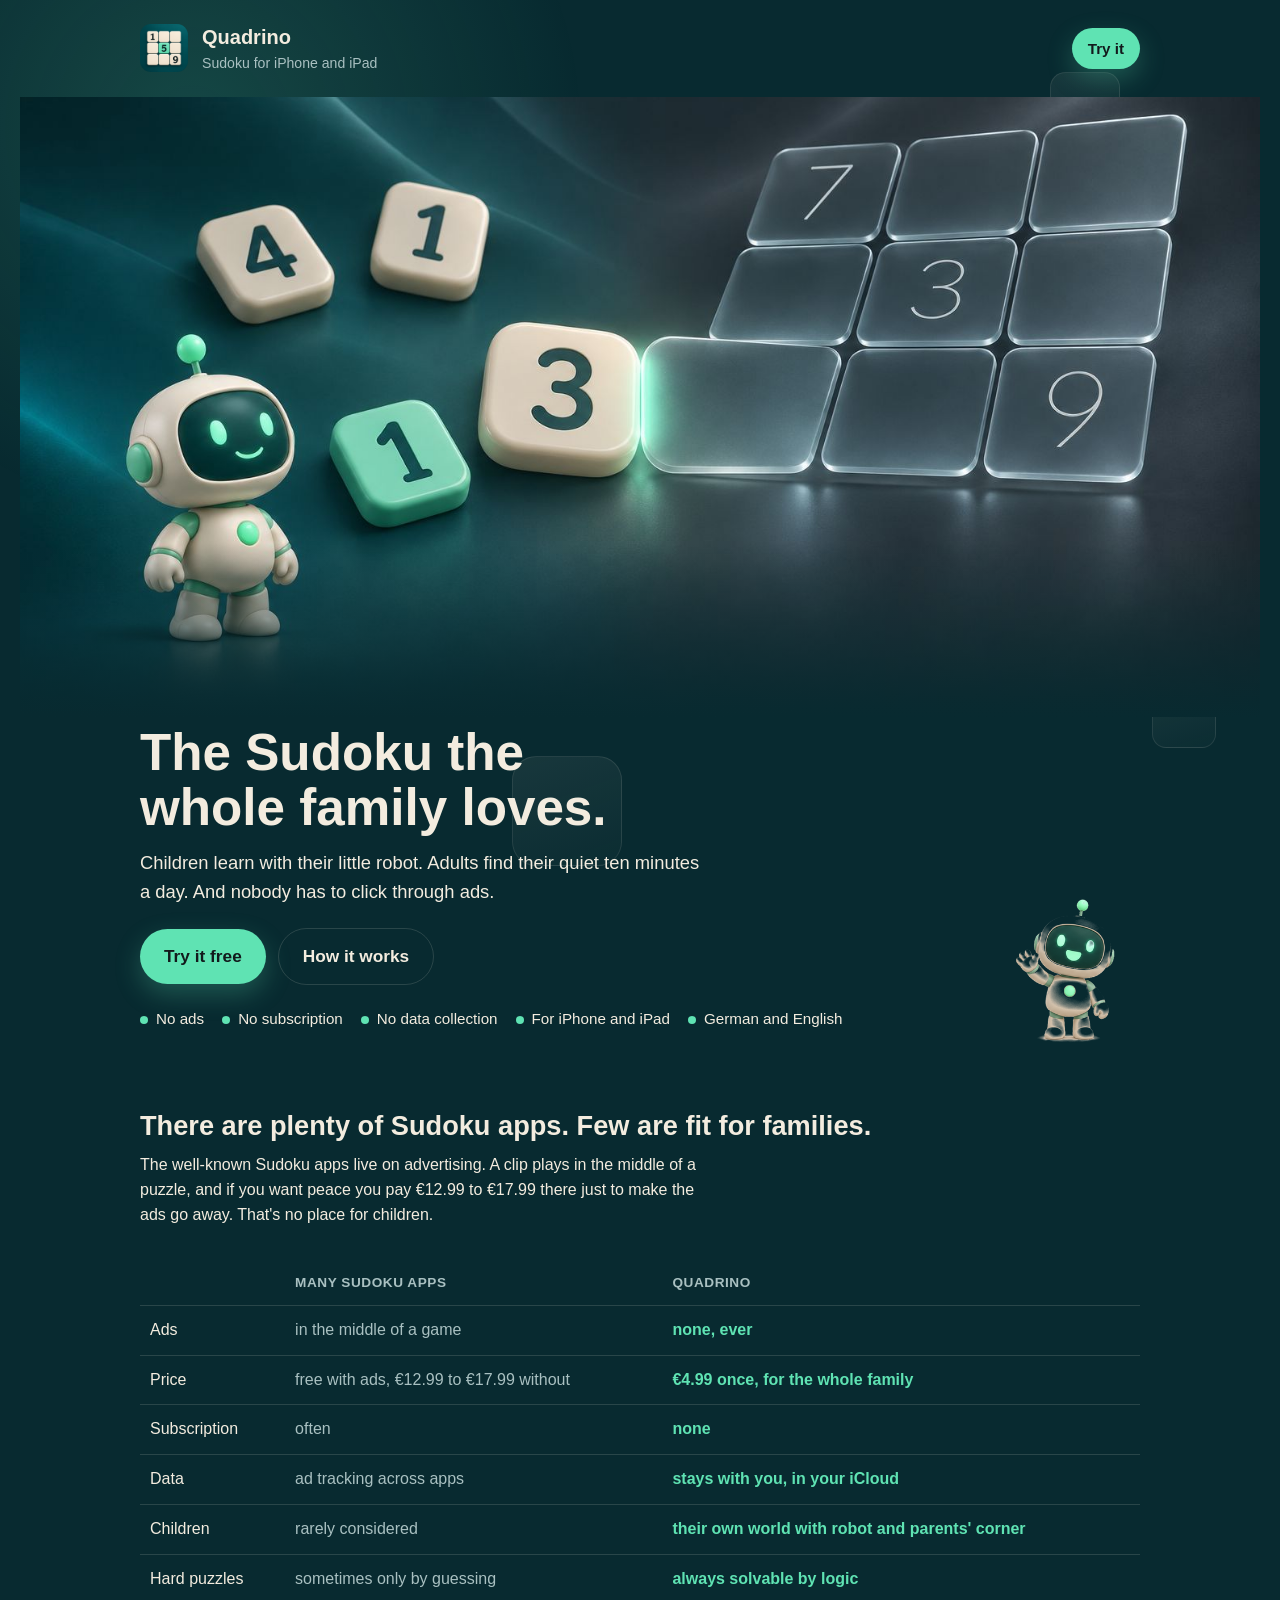
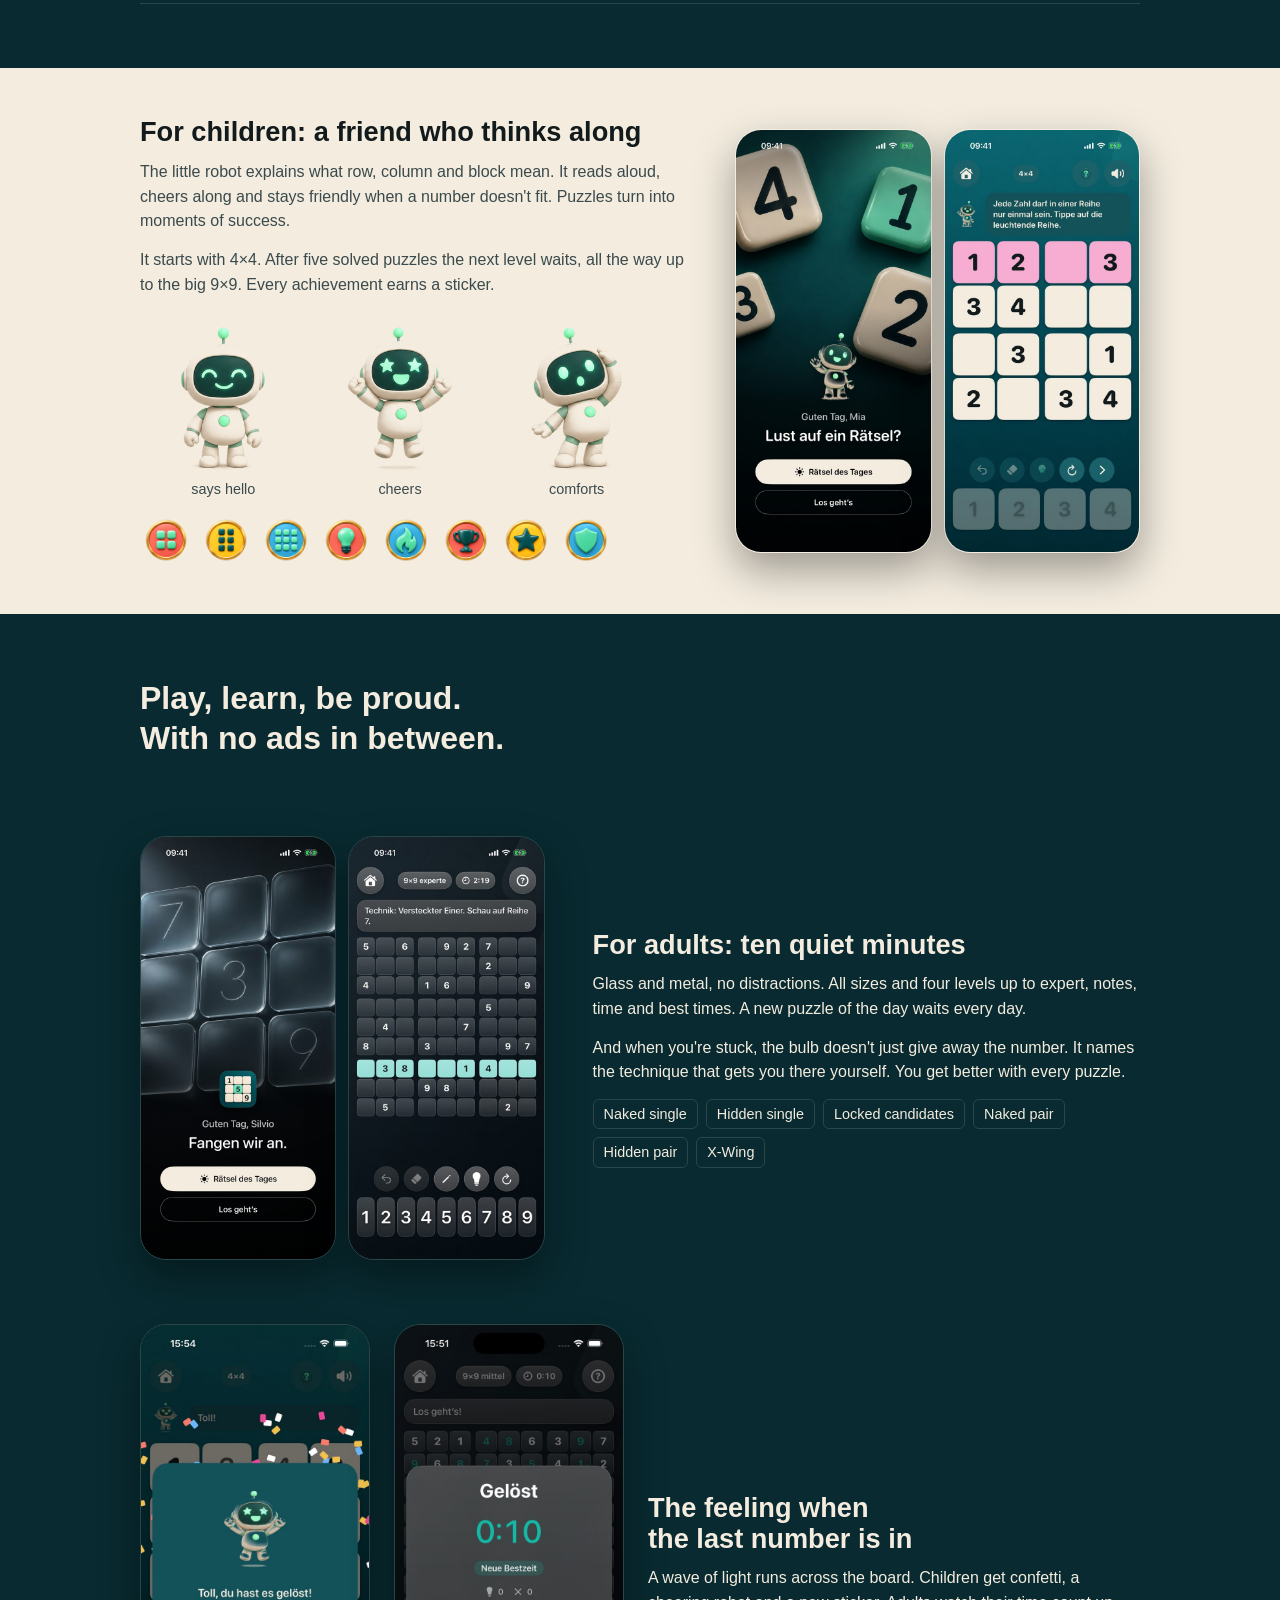
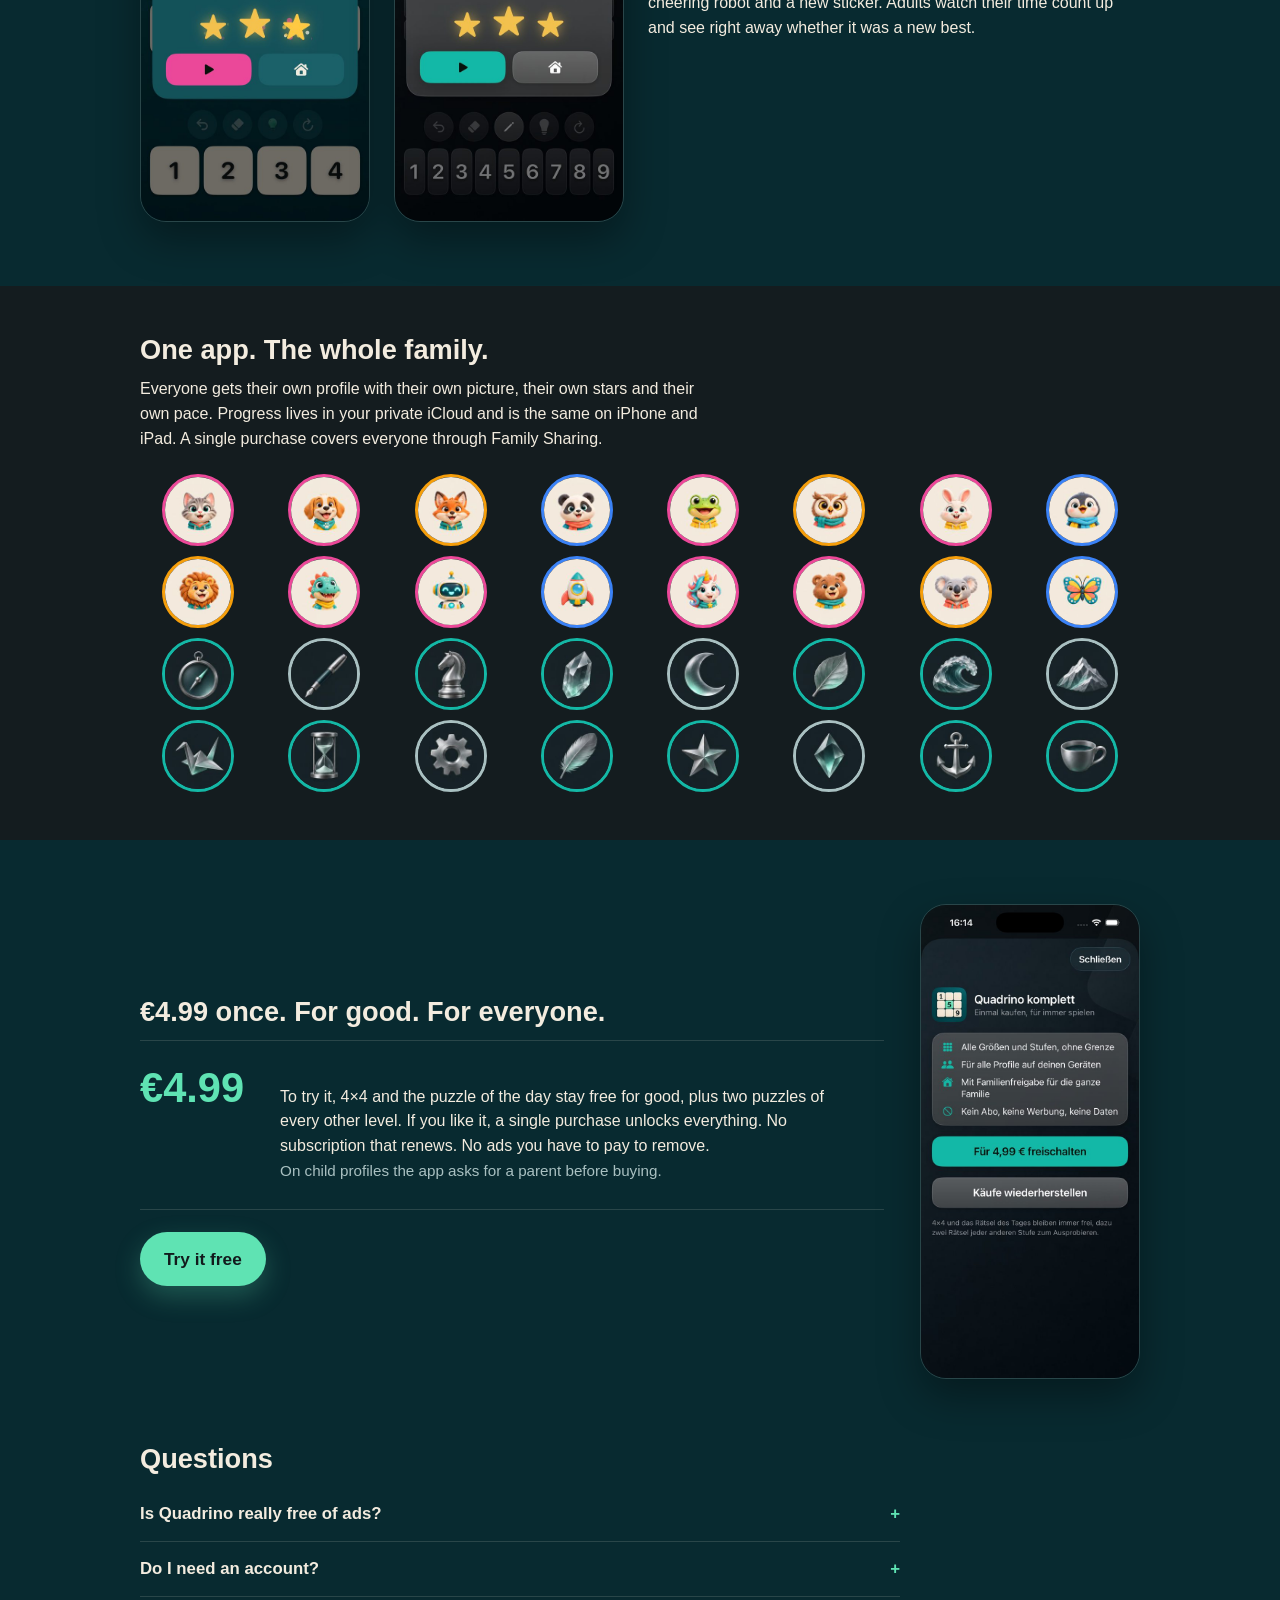
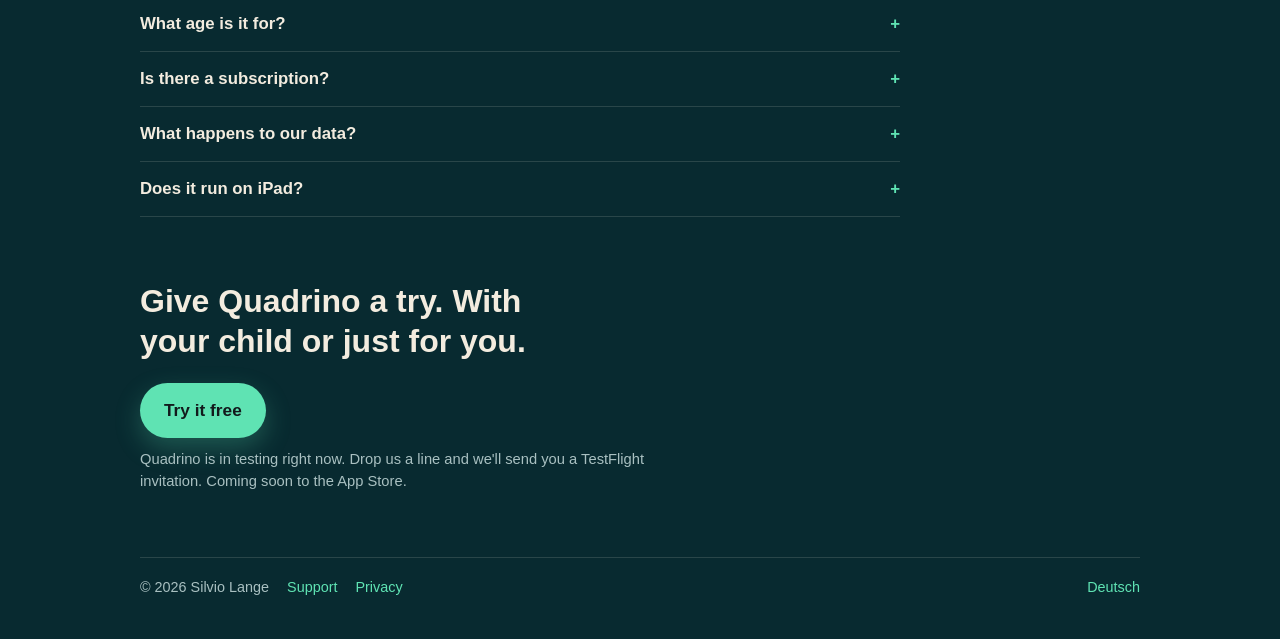
==== commit 7a36e490: "Webseite als Verkaufsseite: Gefühl statt Funktionsliste Kernsatz „Das Sudoku, das die ganze Familie " ====
--- a/en/index.html
+++ b/en/index.html
@@ -4,13 +4,13 @@
 <meta charset="utf-8">
 <meta name="viewport" content="width=device-width, initial-scale=1, viewport-fit=cover">
 <title>Quadrino Sudoku</title>
-<meta name="description" content="Quadrino is a Sudoku for iPhone and iPad that children and adults share: for kids with a robot and levels from 4×4 to 9×9, for adults in glass and metal with hints that name the solving technique. No ads, no subscription.">
+<meta name="description" content="Quadrino is the Sudoku for the whole family: children learn with their little robot, adults find their quiet minutes. No ads, no subscription, no data collection.">
 <meta property="og:title" content="Quadrino Sudoku">
-<meta property="og:description" content="One Sudoku for children and adults. No ads, no account, no subscription.">
+<meta property="og:description" content="The Sudoku for the whole family. No ads, no subscription, no data collection.">
 <meta property="og:image" content="https://slange-a11y.github.io/quadrino/img/teaser.jpg">
 <meta property="og:type" content="website">
 <link rel="icon" href="../icon.png">
-<link rel="stylesheet" href="../style.css?v=202611091707">
+<link rel="stylesheet" href="../style.css?v=202611091716">
 </head>
 <body>
 <div class="buehne" aria-hidden="true">
@@ -29,12 +29,7 @@
       <div class="name">Quadrino</div>
       <div class="sub">Sudoku for iPhone and iPad</div>
     </div>
-    <nav class="menu">
-      <a class="active" href="./">Home</a>
-      <a href="support.html">Support</a>
-      <a href="privacy.html">Privacy</a>
-      <a href="../">Deutsch</a>
-    </nav>
+    <div class="cta-klein"><a class="cta" href="mailto:info@n3xthub.de?subject=Quadrino%20beta&body=I%27d%20like%20to%20try%20Quadrino%20early.%20My%20Apple%20ID%2Femail%3A%20">Try it</a></div>
   </header>
 </div>
 
@@ -45,43 +40,29 @@
 <div class="wrap">
   <div class="intro intro-zeile">
     <div>
-      <h1>One Sudoku for children and adults.</h1>
-      <p>Children learn from a small robot what row, column and block mean. Adults play up to 9×9 expert in the same app, and the hints name the technique that gets you there yourself. No ads, no subscription, no data collection.</p>
+      <h1>The Sudoku the whole family loves.</h1>
+      <p>Children learn with their little robot. Adults find their quiet ten minutes a day. And nobody has to click through ads.</p>
+      <div class="cta-zeile"><a class="cta" href="mailto:info@n3xthub.de?subject=Quadrino%20beta&body=I%27d%20like%20to%20try%20Quadrino%20early.%20My%20Apple%20ID%2Femail%3A%20">Try it free</a><a class="cta leise" href="#so">How it works</a></div>
+      <ul class="vertrauen"><li>No ads</li><li>No subscription</li><li>No data collection</li><li>For iPhone and iPad</li><li>German and English</li></ul>
     </div>
     <img src="../img/roboter/wave.png" width="150" height="150" alt="The robot waves">
   </div>
 
-  <section>
-    <h2>Two worlds in one app</h2>
-    <p>When you create a profile, you choose child or adult. That decides the look, the help and the levels, separately for every profile.</p>
-    <div class="welten">
-      <div class="welt kind">
-        <div class="phones">
-          <img class="phone" width="230" height="500" src="../img/kind-begruessung.jpg" alt="Welcome screen in kids mode with the robot" loading="lazy">
-          <img class="phone" width="230" height="500" src="../img/kind-spiel.jpg" alt="4×4 puzzle with the robot's introduction" loading="lazy">
-        </div>
-        <h3>For children</h3>
-        <p>A robot explains, reads aloud and cheers along. It starts with 4×4; after five solved puzzles the next level opens.</p>
-        <ul>
-          <li>Introduction at the first puzzle of every size</li>
-          <li>Big number keys that are easy to hit</li>
-          <li>Animals instead of numbers for 4×4 and 6×6, if wanted</li>
-          <li>Parents' corner behind a small sum</li>
-        </ul>
-      </div>
-      <div class="welt erw">
-        <div class="phones">
-          <img class="phone" width="230" height="500" src="../img/erw-begruessung.jpg" alt="Welcome screen in adult mode with glass tiles" loading="lazy">
-          <img class="phone" width="230" height="500" src="../img/erw-start.jpg" alt="Adult home screen with today's puzzle" loading="lazy">
-        </div>
-        <h3>For adults</h3>
-        <p>Calm, in glass and metal. All sizes and four levels from easy to expert, notes, time and best times.</p>
-        <ul>
-          <li>Notes that tidy themselves up as you place numbers</li>
-          <li>Best time per level and statistics for the last 14 days</li>
-          <li>Puzzle of the day, the same for every profile</li>
-        </ul>
-      </div>
+  <section id="so">
+    <h2>There are plenty of Sudoku apps. Few are fit for families.</h2>
+    <p>The well-known Sudoku apps live on advertising. A clip plays in the middle of a puzzle, and if you want peace you pay €12.99 to €17.99 there just to make the ads go away. That's no place for children.</p>
+    <div class="tabelle">
+      <table class="vergleich">
+        <thead><tr><th></th><th>Many Sudoku apps</th><th>Quadrino</th></tr></thead>
+        <tbody>
+            <tr><td>Ads</td><td>in the middle of a game</td><td>none, ever</td></tr>
+            <tr><td>Price</td><td>free with ads, €12.99 to €17.99 without</td><td>€4.99 once, for the whole family</td></tr>
+            <tr><td>Subscription</td><td>often</td><td>none</td></tr>
+            <tr><td>Data</td><td>ad tracking across apps</td><td>stays with you, in your iCloud</td></tr>
+            <tr><td>Children</td><td>rarely considered</td><td>their own world with robot and parents' corner</td></tr>
+            <tr><td>Hard puzzles</td><td>sometimes only by guessing</td><td>always solvable by logic</td></tr>
+        </tbody>
+      </table>
     </div>
   </section>
 </div>
@@ -89,15 +70,19 @@
 <div class="band creme">
   <div class="wrap">
     <section>
-      <h2>A robot that thinks along</h2>
-      <p>In kids mode it goes along with every puzzle. It shows where to look, reads aloud if you like, and stays friendly even when a number doesn't fit.</p>
-      <div class="roboter">
+      <div class="split">
+        <div>
+          <h2>For children: a friend who thinks along</h2>
+          <p>The little robot explains what row, column and block mean. It reads aloud, cheers along and stays friendly when a number doesn't fit. Puzzles turn into moments of success.</p>
+          <p>It starts with 4×4. After five solved puzzles the next level waits, all the way up to the big 9×9. Every achievement earns a sticker.</p>
+          <div class="roboter drei">
         <figure><img src="../img/roboter/happy.png" width="150" height="150" alt="" loading="lazy"><figcaption>says hello</figcaption></figure>
-        <figure><img src="../img/roboter/wave.png" width="150" height="150" alt="" loading="lazy"><figcaption>waves</figcaption></figure>
-        <figure><img src="../img/roboter/think.png" width="150" height="150" alt="" loading="lazy"><figcaption>thinks along</figcaption></figure>
         <figure><img src="../img/roboter/cheer.png" width="150" height="150" alt="" loading="lazy"><figcaption>cheers</figcaption></figure>
         <figure><img src="../img/roboter/oops.png" width="150" height="150" alt="" loading="lazy"><figcaption>comforts</figcaption></figure>
-        <figure><img src="../img/roboter/proud.png" width="150" height="150" alt="" loading="lazy"><figcaption>is proud</figcaption></figure>
+          </div>
+          <div class="medaillen"><img src="../img/medaille/K-first4.png" width="52" height="52" alt="" loading="lazy"><img src="../img/medaille/K-first6.png" width="52" height="52" alt="" loading="lazy"><img src="../img/medaille/K-first9.png" width="52" height="52" alt="" loading="lazy"><img src="../img/medaille/K-nohint5.png" width="52" height="52" alt="" loading="lazy"><img src="../img/medaille/K-streak3.png" width="52" height="52" alt="" loading="lazy"><img src="../img/medaille/K-solved10.png" width="52" height="52" alt="" loading="lazy"><img src="../img/medaille/K-stars25.png" width="52" height="52" alt="" loading="lazy"><img src="../img/medaille/K-perfect.png" width="52" height="52" alt="" loading="lazy"></div>
+        </div>
+        <div class="phones"><img class="phone" width="230" height="500" src="../img/kind-begruessung.jpg" alt="Welcome screen in kids mode with the robot" loading="lazy"><img class="phone" width="230" height="500" src="../img/kind-spiel.jpg" alt="4×4 puzzle with the robot's introduction" loading="lazy"></div>
       </div>
     </section>
   </div>
@@ -105,21 +90,18 @@
 
 <div class="wrap">
   <section>
-    <div class="split">
+    <p class="zitat">Play, learn, be proud. With no ads in between.</p>
+  </section>
+
+  <section>
+    <div class="split links">
+      <div class="phones"><img class="phone" width="230" height="500" src="../img/erw-begruessung.jpg" alt="Welcome screen in adult mode with glass tiles" loading="lazy"><img class="phone" width="230" height="500" src="../img/erw-hinweis.jpg" alt="The hint names the technique Hidden single" loading="lazy"></div>
       <div>
-        <h2>Hints that explain</h2>
-        <p>The bulb doesn't just give away a number. First it names the technique and shows you where to look. If you're still stuck, you get the cell with the reasoning, and only then the number. It all counts as one hint.</p>
-        <p>Hard and expert puzzles can always be solved with these techniques. You never have to guess.</p>
-        <ul class="techniken">
-          <li>Naked single</li>
-          <li>Hidden single</li>
-          <li>Locked candidates</li>
-          <li>Naked pair</li>
-          <li>Hidden pair</li>
-          <li>X-Wing</li>
-        </ul>
-      </div>
-      <div><img class="phone" width="230" height="500" src="../img/erw-hinweis.jpg" alt="9×9 puzzle, the hint names the technique and highlights row 7" loading="lazy"></div>
+        <h2>For adults: ten quiet minutes</h2>
+        <p>Glass and metal, no distractions. All sizes and four levels up to expert, notes, time and best times. A new puzzle of the day waits every day.</p>
+        <p>And when you're stuck, the bulb doesn't just give away the number. It names the technique that gets you there yourself. You get better with every puzzle.</p>
+        <ul class="techniken"><li>Naked single</li><li>Hidden single</li><li>Locked candidates</li><li>Naked pair</li><li>Hidden pair</li><li>X-Wing</li></ul>
+      </div>
     </div>
   </section>
 
@@ -128,29 +110,8 @@
       <img class="phone" width="230" height="500" src="../img/kind-gewonnen.jpg" alt="Winning moment for children with confetti and three stars" loading="lazy">
       <img class="phone" width="230" height="500" src="../img/erw-gewonnen.jpg" alt="Winning moment for adults with time and a new best" loading="lazy">
       <div>
-        <h2>Solved!</h2>
-        <p>When the last number is in, a wave of light runs across the board. Children get confetti, stars and stickers. Adults watch their time count up and see right away whether it was a new best.</p>
-        <p class="note">Stickers for children, medals for adults:</p>
-        <div class="medaillen">
-          <img src="../img/medaille/K-first4.png" width="52" height="52" alt="" loading="lazy">
-          <img src="../img/medaille/K-first6.png" width="52" height="52" alt="" loading="lazy">
-          <img src="../img/medaille/K-first9.png" width="52" height="52" alt="" loading="lazy">
-          <img src="../img/medaille/K-nohint5.png" width="52" height="52" alt="" loading="lazy">
-          <img src="../img/medaille/K-streak3.png" width="52" height="52" alt="" loading="lazy">
-          <img src="../img/medaille/K-solved10.png" width="52" height="52" alt="" loading="lazy">
-          <img src="../img/medaille/K-stars25.png" width="52" height="52" alt="" loading="lazy">
-          <img src="../img/medaille/K-perfect.png" width="52" height="52" alt="" loading="lazy">
-        </div>
-        <div class="medaillen erw">
-          <img src="../img/medaille/E-first4.png" width="52" height="52" alt="" loading="lazy">
-          <img src="../img/medaille/E-first6.png" width="52" height="52" alt="" loading="lazy">
-          <img src="../img/medaille/E-first9.png" width="52" height="52" alt="" loading="lazy">
-          <img src="../img/medaille/E-nohint5.png" width="52" height="52" alt="" loading="lazy">
-          <img src="../img/medaille/E-streak3.png" width="52" height="52" alt="" loading="lazy">
-          <img src="../img/medaille/E-solved10.png" width="52" height="52" alt="" loading="lazy">
-          <img src="../img/medaille/E-stars25.png" width="52" height="52" alt="" loading="lazy">
-          <img src="../img/medaille/E-perfect.png" width="52" height="52" alt="" loading="lazy">
-        </div>
+        <h2>The feeling when the last number is in</h2>
+        <p>A wave of light runs across the board. Children get confetti, a cheering robot and a new sticker. Adults watch their time count up and see right away whether it was a new best.</p>
       </div>
     </div>
   </section>
@@ -159,8 +120,8 @@
 <div class="band graphit">
   <div class="wrap">
     <section>
-      <h2>Everyone plays with their own profile</h2>
-      <p>Each family member has their own stars, their own levels and their own picture: 16 animals and characters for children, 16 objects in glass and metal for adults. Progress lives in your private iCloud and is the same on iPhone and iPad.</p>
+      <h2>One app. The whole family.</h2>
+      <p>Everyone gets their own profile with their own picture, their own stars and their own pace. Progress lives in your private iCloud and is the same on iPhone and iPad. A single purchase covers everyone through Family Sharing.</p>
       <div class="avatare">
         <img class="kind" src="../img/avatar/katze.jpg" width="72" height="72" alt="" loading="lazy">
         <img class="kind" src="../img/avatar/hund.jpg" width="72" height="72" alt="" loading="lazy">
@@ -201,41 +162,41 @@
 
 <div class="wrap">
   <section>
-    <h2>A different start picture every day</h2>
-    <p>When you open it, Quadrino greets you with your progress and the puzzle of the day. The picture behind changes daily.</p>
-    <div class="motive">
-      <figure><img src="../img/motiv/glas.jpg" width="280" height="420" alt="" loading="lazy"><figcaption>Glass, for adults</figcaption></figure>
-      <figure><img src="../img/motiv/metall.jpg" width="280" height="420" alt="" loading="lazy"><figcaption>Metal, for adults</figcaption></figure>
-      <figure><img src="../img/motiv/kacheln.jpg" width="280" height="420" alt="" loading="lazy"><figcaption>Tiles, for children</figcaption></figure>
-      <figure><img src="../img/motiv/werkstatt.jpg" width="280" height="420" alt="" loading="lazy"><figcaption>Workshop, for children</figcaption></figure>
-    </div>
-  </section>
-
-  <section>
     <div class="preis-zeile">
       <div>
-        <h2>What it costs</h2>
+        <h2>€4.99 once. For good. For everyone.</h2>
         <div class="preis">
           <div class="betrag">€4.99</div>
           <div>
-            <p>The download is free. 4×4 and the puzzle of the day stay free for good, plus two puzzles of every higher level to try. A single purchase unlocks everything, shared with the whole family through Family Sharing.</p>
-            <p class="note">No subscription, no ads, no account. The app collects no data. On child profiles the app asks for a parent before buying.</p>
+            <p>To try it, 4×4 and the puzzle of the day stay free for good, plus two puzzles of every other level. If you like it, a single purchase unlocks everything. No subscription that renews. No ads you have to pay to remove.</p>
+            <p class="note">On child profiles the app asks for a parent before buying.</p>
           </div>
         </div>
+        <div class="cta-zeile"><a class="cta" href="mailto:info@n3xthub.de?subject=Quadrino%20beta&body=I%27d%20like%20to%20try%20Quadrino%20early.%20My%20Apple%20ID%2Femail%3A%20">Try it free</a></div>
       </div>
       <img class="phone" width="230" height="500" src="../img/kaufseite.jpg" alt="Purchase screen “Quadrino Complete” with price" loading="lazy">
     </div>
   </section>
 
-  <section class="narrow">
-    <h2>Status</h2>
-    <p>Quadrino is currently being tested through TestFlight. As soon as it is in the App Store, the link will be here. Questions and wishes are welcome through <a href="support.html">Support</a>.</p>
+  <section class="narrow fragen">
+    <h2>Questions</h2>
+      <details><summary>Is Quadrino really free of ads?</summary><p>Yes. There are no ads, no ad networks and no analytics tools in the app. That won't change.</p></details>
+      <details><summary>Do I need an account?</summary><p>No. You create profiles in the app. If you're signed in to iCloud, Quadrino syncs through your private iCloud between your devices.</p></details>
+      <details><summary>What age is it for?</summary><p>Anyone who knows the numbers 1 to 4 can start with 4×4. If you like, Quadrino shows animals instead of numbers for 4×4 and 6×6. The robot guides step by step through the first puzzle of every size.</p></details>
+      <details><summary>Is there a subscription?</summary><p>No. €4.99 once, then everything is open, for the whole family through Family Sharing.</p></details>
+      <details><summary>What happens to our data?</summary><p>Nothing. The app collects no data. Profiles and progress live on your device and in your own iCloud; we as the developer see none of it.</p></details>
+      <details><summary>Does it run on iPad?</summary><p>Yes. On iPad in landscape the board sits on the left and the numbers on the right, which makes it especially pleasant to play.</p></details>
+  </section>
+
+  <section class="schluss">
+    <p class="zitat">Give Quadrino a try. With your child or just for you.</p>
+    <div class="cta-zeile"><a class="cta" href="mailto:info@n3xthub.de?subject=Quadrino%20beta&body=I%27d%20like%20to%20try%20Quadrino%20early.%20My%20Apple%20ID%2Femail%3A%20">Try it free</a></div>
+    <p class="cta-hinweis">Quadrino is in testing right now. Drop us a line and we'll send you a TestFlight invitation. Coming soon to the App Store.</p>
   </section>
 
   <footer>
     <span>© 2026 Silvio Lange</span>
-    <a href="support.html">Support</a>
-    <a href="privacy.html">Privacy</a>
+    <a href="support.html">Support</a><a href="privacy.html">Privacy</a>
     <a class="lang" href="../">Deutsch</a>
   </footer>
 </div>
@@ -244,11 +205,10 @@
 (function () {
   if (!("IntersectionObserver" in window) || matchMedia("(prefers-reduced-motion: reduce)").matches) return;
   document.documentElement.classList.add("js");
-  var ziele = document.querySelectorAll("section, .band");
   var io = new IntersectionObserver(function (es) {
     es.forEach(function (e) { if (e.isIntersecting) { e.target.classList.add("da"); io.unobserve(e.target); } });
   }, { rootMargin: "0px 0px -8% 0px" });
-  ziele.forEach(function (el) {
+  document.querySelectorAll("section, .band").forEach(function (el) {
     if (el.getBoundingClientRect().top < innerHeight) return;
     el.classList.add("gleiten"); io.observe(el);
   });
--- a/style.css
+++ b/style.css
@@ -211,3 +211,47 @@
   .buehne::before, .buehne i, .hero img, .roboter img, .intro-zeile img, .gewinn .phone { animation: none !important; }
   .js .gleiten { opacity: 1; transform: none; transition: none; }
 }
+
+/* ---------- Verkaufsseite (09.11.2026): Knopf, Vertrauen, Vergleich, Fragen ---------- */
+.top .cta-klein { margin-left: auto; }
+.cta {
+  display: inline-flex; align-items: center; gap: 10px;
+  background: var(--mint); color: var(--ink); font-weight: 700; font-size: 1.08rem;
+  padding: 14px 24px; border-radius: 999px; text-decoration: none;
+  box-shadow: 0 10px 26px rgba(95, 227, 179, .25);
+  transition: transform .15s ease, box-shadow .15s ease;
+}
+.cta:hover { text-decoration: none; transform: translateY(-2px); box-shadow: 0 14px 32px rgba(95, 227, 179, .35); }
+.cta.leise { background: transparent; color: var(--cream); border: 1px solid var(--line); box-shadow: none; }
+.cta-klein .cta { padding: 9px 16px; font-size: .95rem; }
+.cta-zeile { display: flex; flex-wrap: wrap; gap: 12px; align-items: center; margin-top: 22px; }
+.cta-hinweis { color: var(--muted); font-size: .92rem; margin-top: 10px; }
+
+.vertrauen { display: flex; flex-wrap: wrap; gap: 8px 18px; margin-top: 22px; padding: 0; list-style: none; color: var(--cream); font-size: .95rem; }
+.vertrauen li::before { content: ""; display: inline-block; width: 8px; height: 8px; border-radius: 50%; background: var(--mint); margin-right: 8px; vertical-align: middle; }
+
+.vergleich { width: 100%; border-collapse: collapse; margin-top: 18px; font-size: 1rem; }
+.vergleich th, .vergleich td { text-align: left; padding: 12px 10px; border-bottom: 1px solid var(--line); vertical-align: top; }
+.vergleich th { font-size: .85rem; letter-spacing: .04em; text-transform: uppercase; color: var(--muted); font-weight: 600; }
+.vergleich td:last-child { color: var(--mint); font-weight: 600; }
+.vergleich td:nth-child(2) { color: var(--muted); }
+.tabelle { overflow-x: auto; }
+
+.zitat { font-size: clamp(1.4rem, 3vw, 2rem); line-height: 1.25; font-weight: 700; max-width: 26ch; text-wrap: balance; }
+.band.creme .zitat { color: var(--ink); }
+
+.fragen details { border-bottom: 1px solid var(--line); padding: 14px 0; }
+.fragen summary { cursor: pointer; font-weight: 600; font-size: 1.05rem; list-style: none; }
+.fragen summary::-webkit-details-marker { display: none; }
+.fragen summary::after { content: "+"; float: right; color: var(--mint); font-weight: 700; }
+.fragen details[open] summary::after { content: "–"; }
+.fragen details p { margin: 10px 0 0; color: var(--muted); }
+
+.schluss { text-align: left; }
+.schluss .zitat { color: var(--cream); }
+
+.roboter.drei { grid-template-columns: repeat(3, 1fr); max-width: 520px; }
+@media (max-width: 820px) { .roboter.drei { grid-template-columns: repeat(3, 1fr); } }
+/* Zwei Telefone nebeneinander in einer Spalte: jedes halb so breit (gewinnt gegen .split .phone) */
+.split .phones { margin-bottom: 0; justify-content: center; }
+.split .phones .phone { width: calc(50% - 6px); max-width: 240px; margin-inline: 0; }
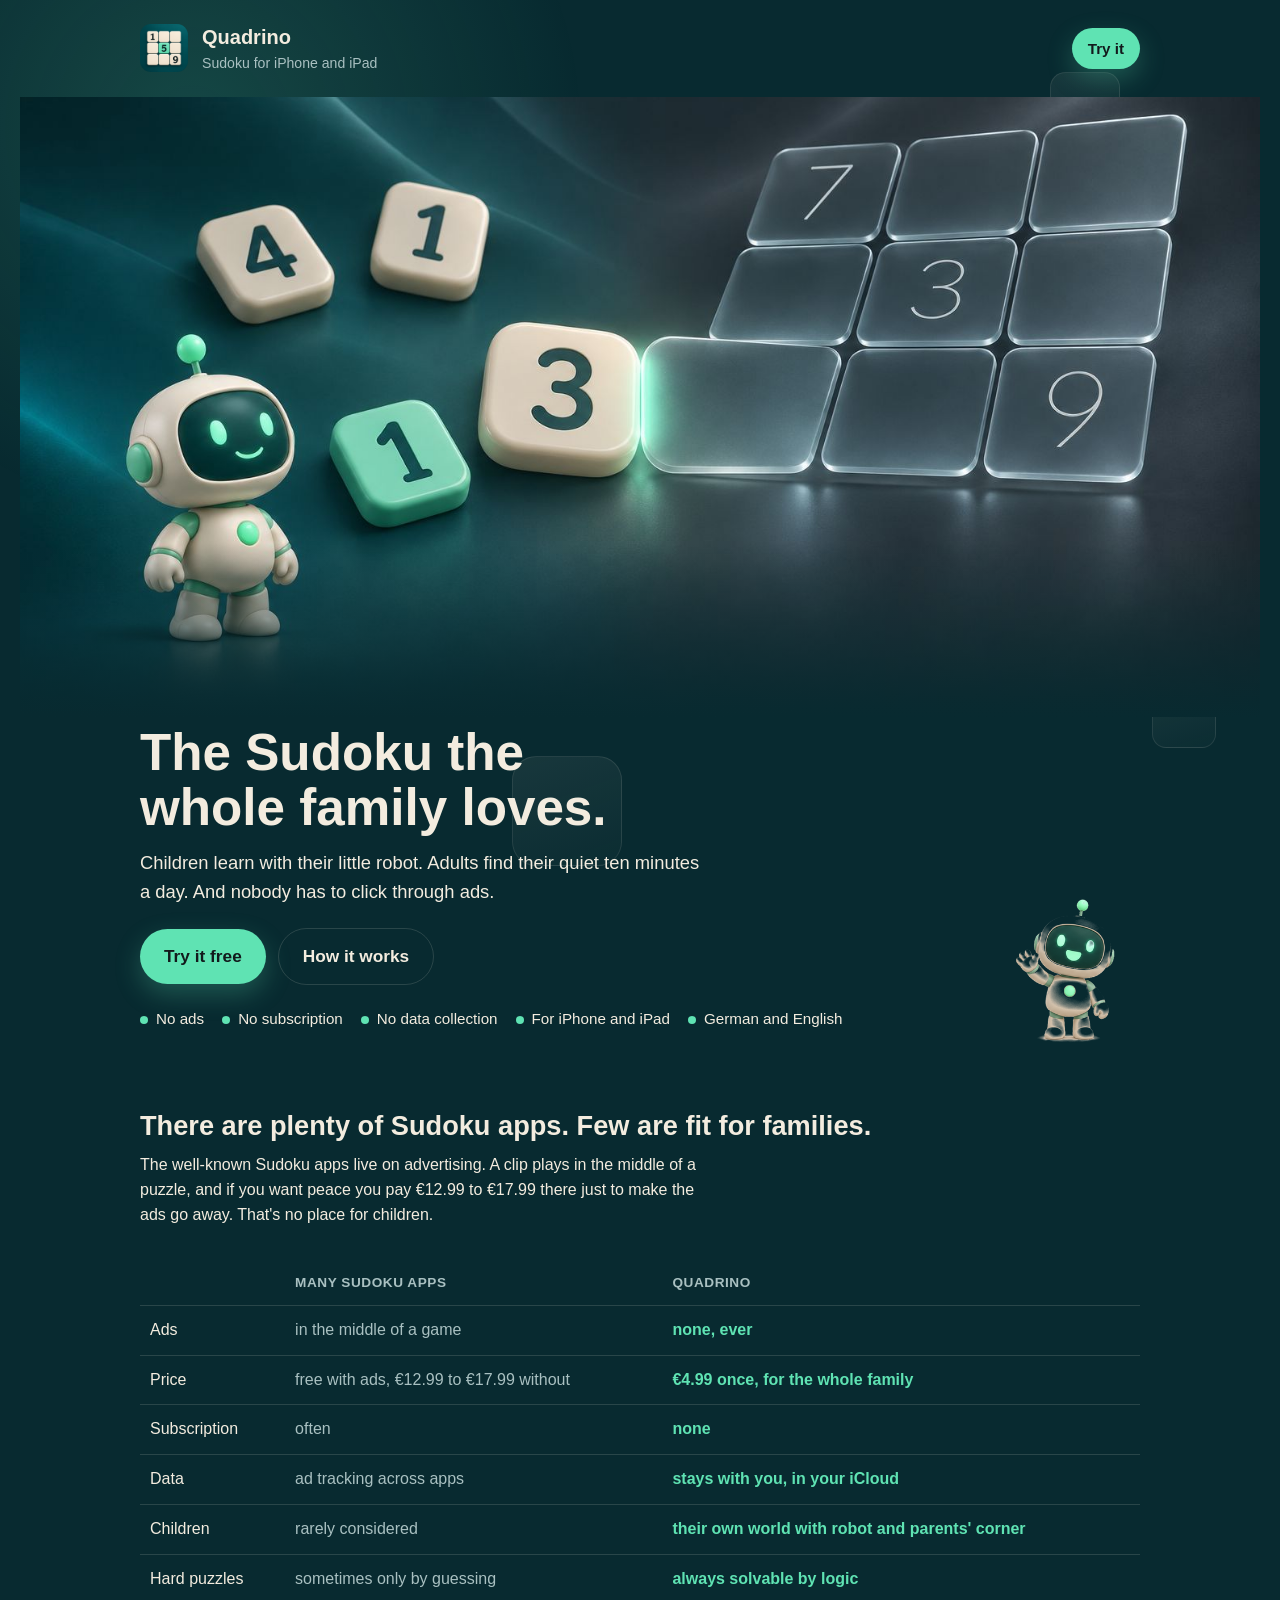
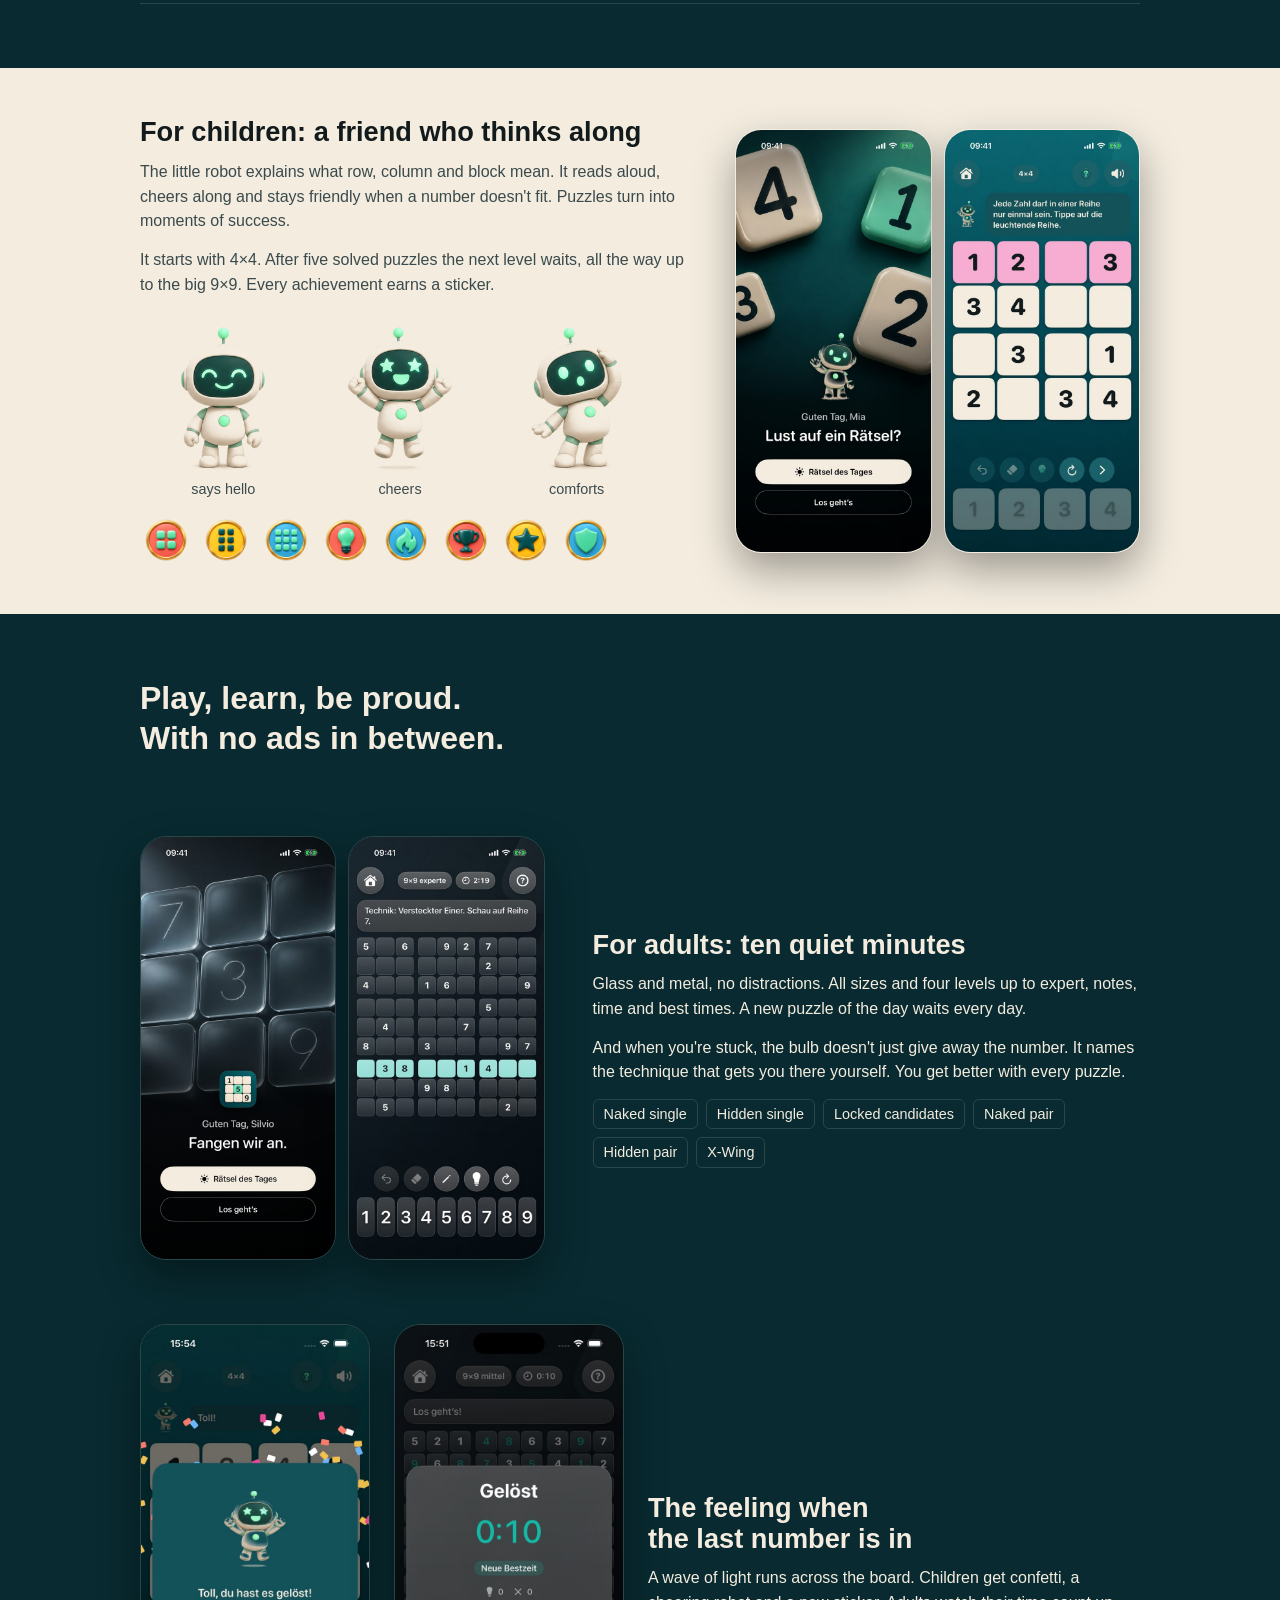
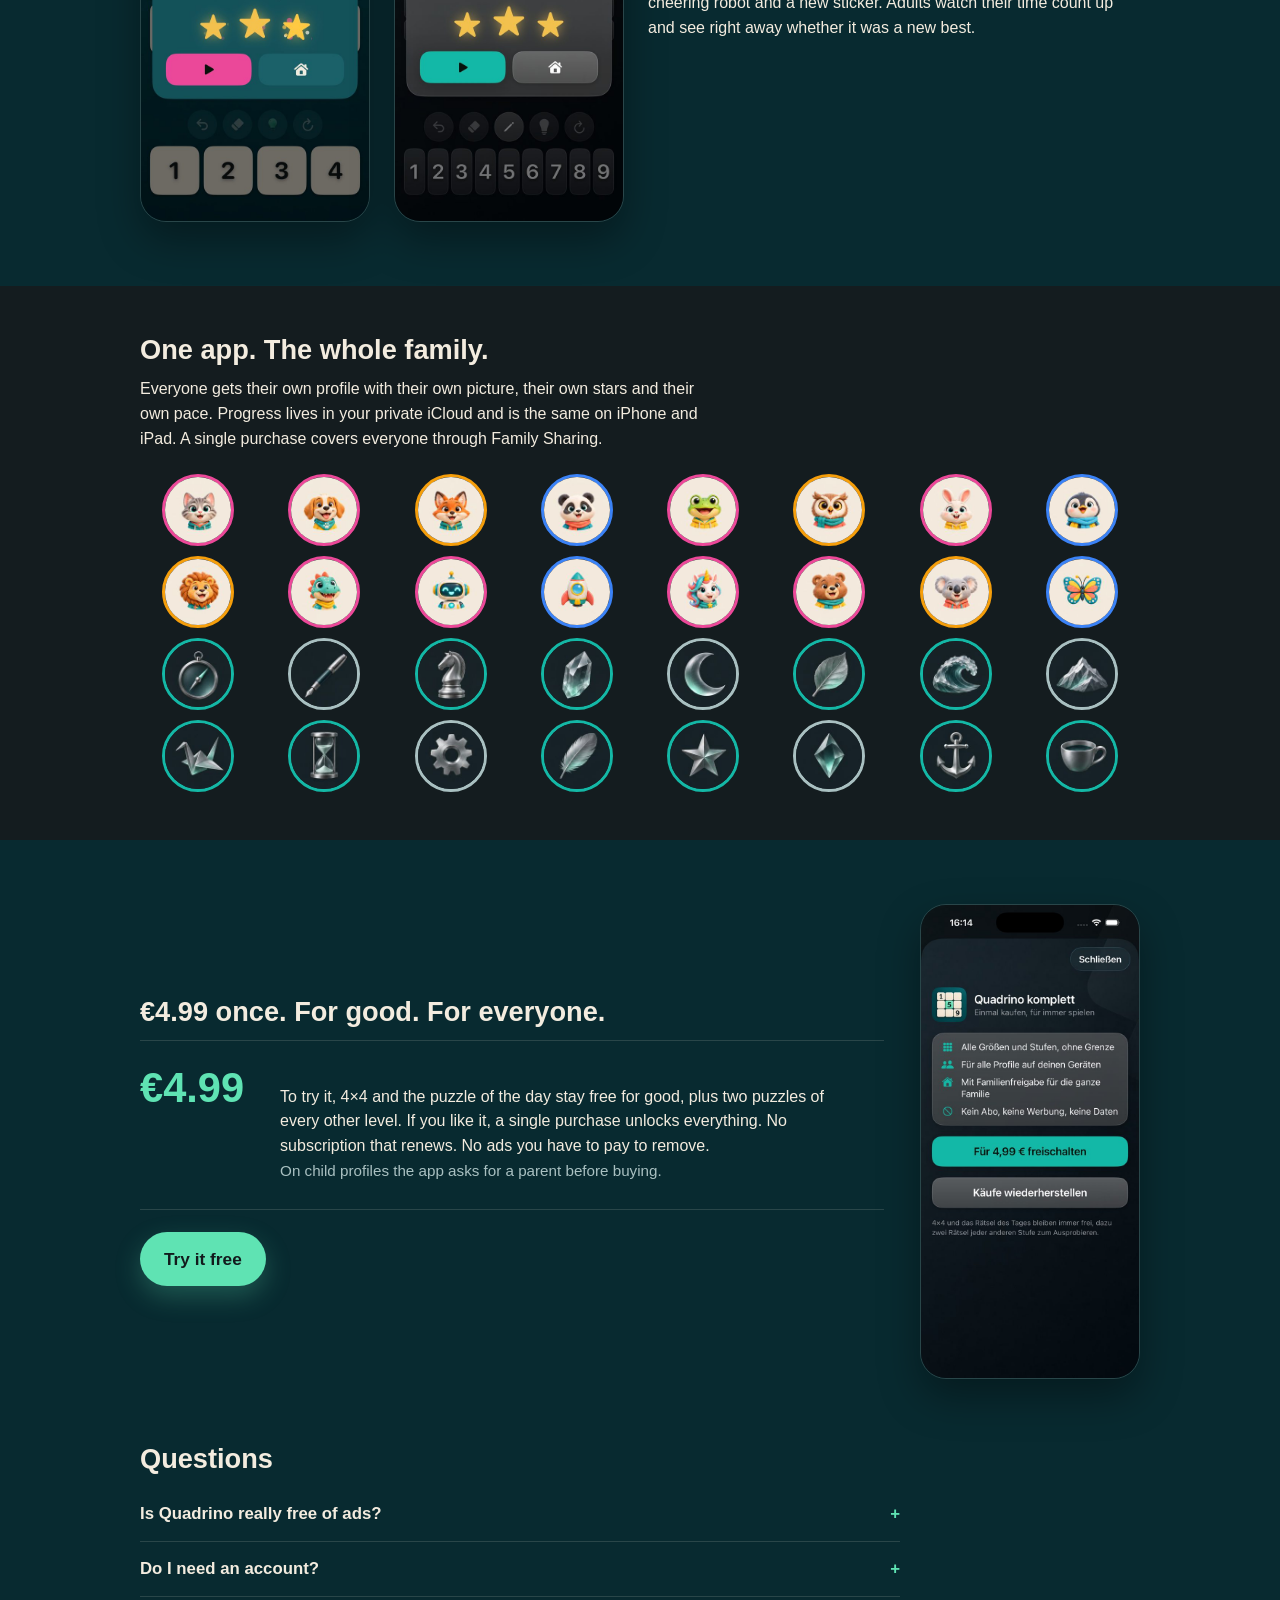
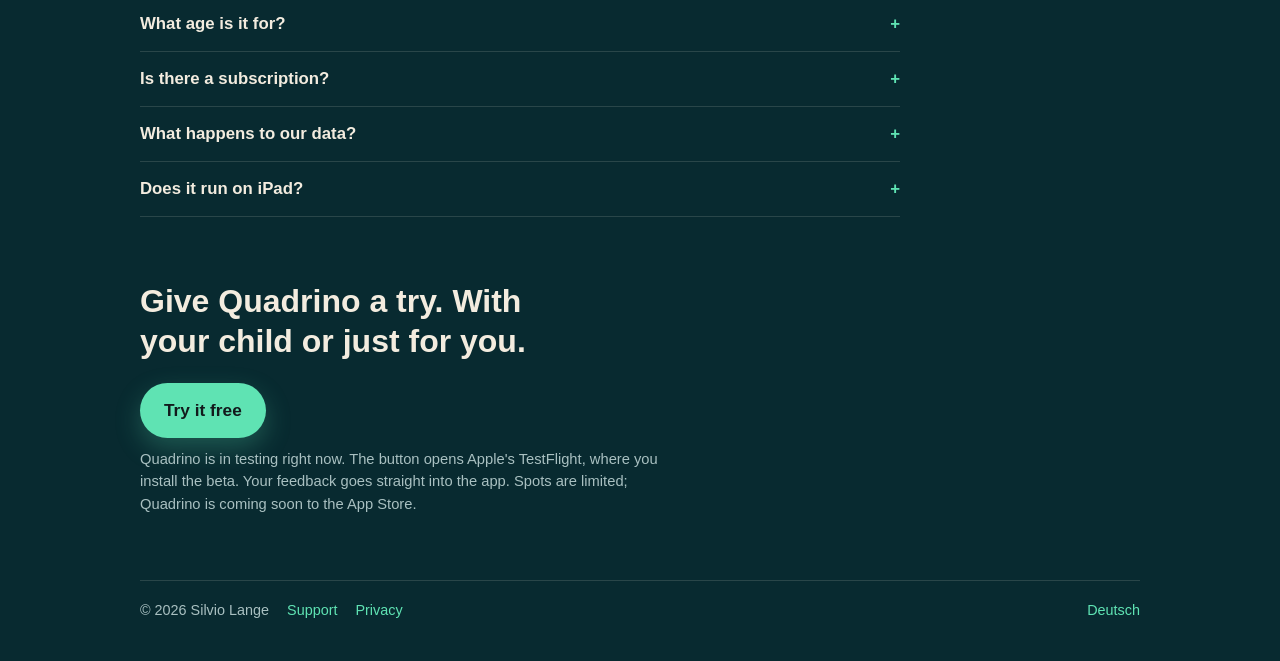
==== commit d5e30a4c: "Testknopf führt zum öffentlichen TestFlight-Link; TestFlight im Datenschutz Co-Authored-By: Claude O" ====
--- a/en/index.html
+++ b/en/index.html
@@ -10,7 +10,7 @@
 <meta property="og:image" content="https://slange-a11y.github.io/quadrino/img/teaser.jpg">
 <meta property="og:type" content="website">
 <link rel="icon" href="../icon.png">
-<link rel="stylesheet" href="../style.css?v=202611091716">
+<link rel="stylesheet" href="../style.css?v=202611101245">
 </head>
 <body>
 <div class="buehne" aria-hidden="true">
@@ -29,7 +29,7 @@
       <div class="name">Quadrino</div>
       <div class="sub">Sudoku for iPhone and iPad</div>
     </div>
-    <div class="cta-klein"><a class="cta" href="mailto:info@n3xthub.de?subject=Quadrino%20beta&body=I%27d%20like%20to%20try%20Quadrino%20early.%20My%20Apple%20ID%2Femail%3A%20">Try it</a></div>
+    <div class="cta-klein"><a class="cta" href="https://testflight.apple.com/join/FUYYN7MQ">Try it</a></div>
   </header>
 </div>
 
@@ -42,7 +42,7 @@
     <div>
       <h1>The Sudoku the whole family loves.</h1>
       <p>Children learn with their little robot. Adults find their quiet ten minutes a day. And nobody has to click through ads.</p>
-      <div class="cta-zeile"><a class="cta" href="mailto:info@n3xthub.de?subject=Quadrino%20beta&body=I%27d%20like%20to%20try%20Quadrino%20early.%20My%20Apple%20ID%2Femail%3A%20">Try it free</a><a class="cta leise" href="#so">How it works</a></div>
+      <div class="cta-zeile"><a class="cta" href="https://testflight.apple.com/join/FUYYN7MQ">Try it free</a><a class="cta leise" href="#so">How it works</a></div>
       <ul class="vertrauen"><li>No ads</li><li>No subscription</li><li>No data collection</li><li>For iPhone and iPad</li><li>German and English</li></ul>
     </div>
     <img src="../img/roboter/wave.png" width="150" height="150" alt="The robot waves">
@@ -172,7 +172,7 @@
             <p class="note">On child profiles the app asks for a parent before buying.</p>
           </div>
         </div>
-        <div class="cta-zeile"><a class="cta" href="mailto:info@n3xthub.de?subject=Quadrino%20beta&body=I%27d%20like%20to%20try%20Quadrino%20early.%20My%20Apple%20ID%2Femail%3A%20">Try it free</a></div>
+        <div class="cta-zeile"><a class="cta" href="https://testflight.apple.com/join/FUYYN7MQ">Try it free</a></div>
       </div>
       <img class="phone" width="230" height="500" src="../img/kaufseite.jpg" alt="Purchase screen “Quadrino Complete” with price" loading="lazy">
     </div>
@@ -190,8 +190,8 @@
 
   <section class="schluss">
     <p class="zitat">Give Quadrino a try. With your child or just for you.</p>
-    <div class="cta-zeile"><a class="cta" href="mailto:info@n3xthub.de?subject=Quadrino%20beta&body=I%27d%20like%20to%20try%20Quadrino%20early.%20My%20Apple%20ID%2Femail%3A%20">Try it free</a></div>
-    <p class="cta-hinweis">Quadrino is in testing right now. Drop us a line and we'll send you a TestFlight invitation. Coming soon to the App Store.</p>
+    <div class="cta-zeile"><a class="cta" href="https://testflight.apple.com/join/FUYYN7MQ">Try it free</a></div>
+    <p class="cta-hinweis">Quadrino is in testing right now. The button opens Apple's TestFlight, where you install the beta. Your feedback goes straight into the app. Spots are limited; Quadrino is coming soon to the App Store.</p>
   </section>
 
   <footer>
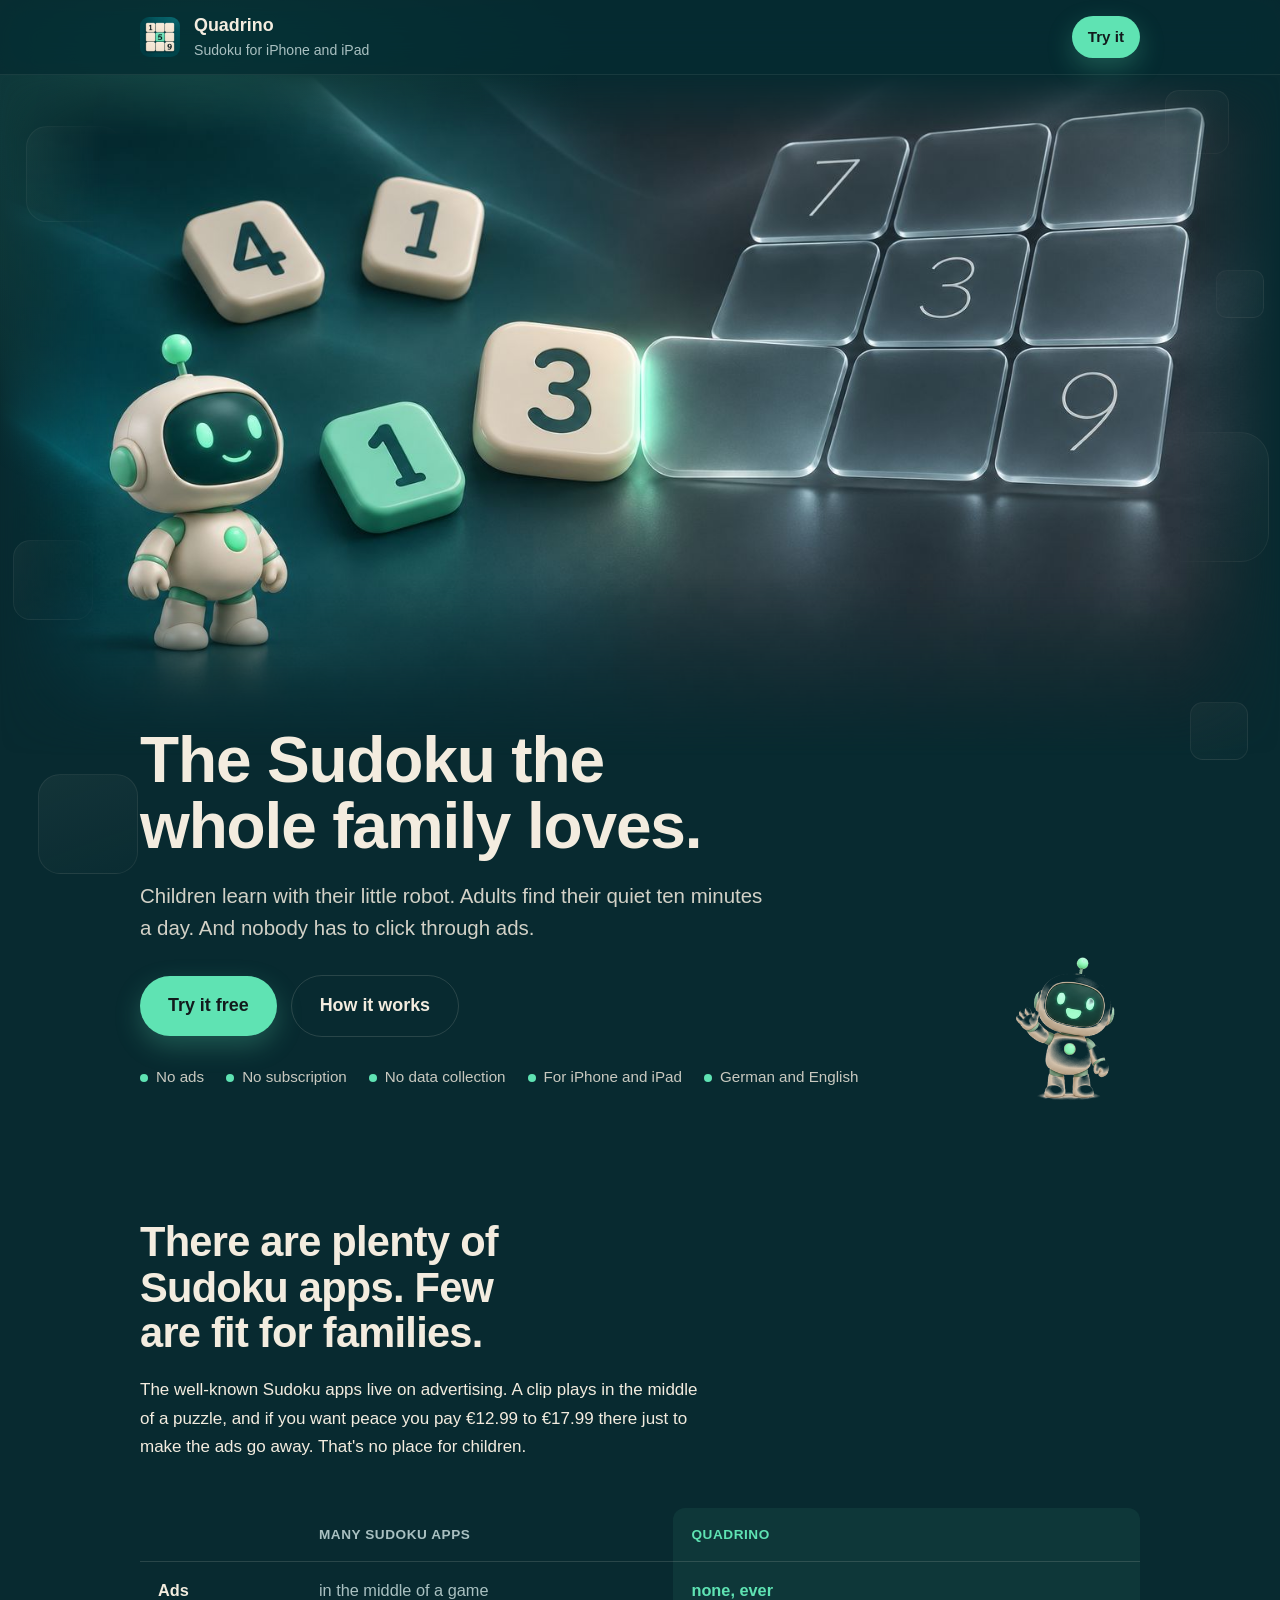
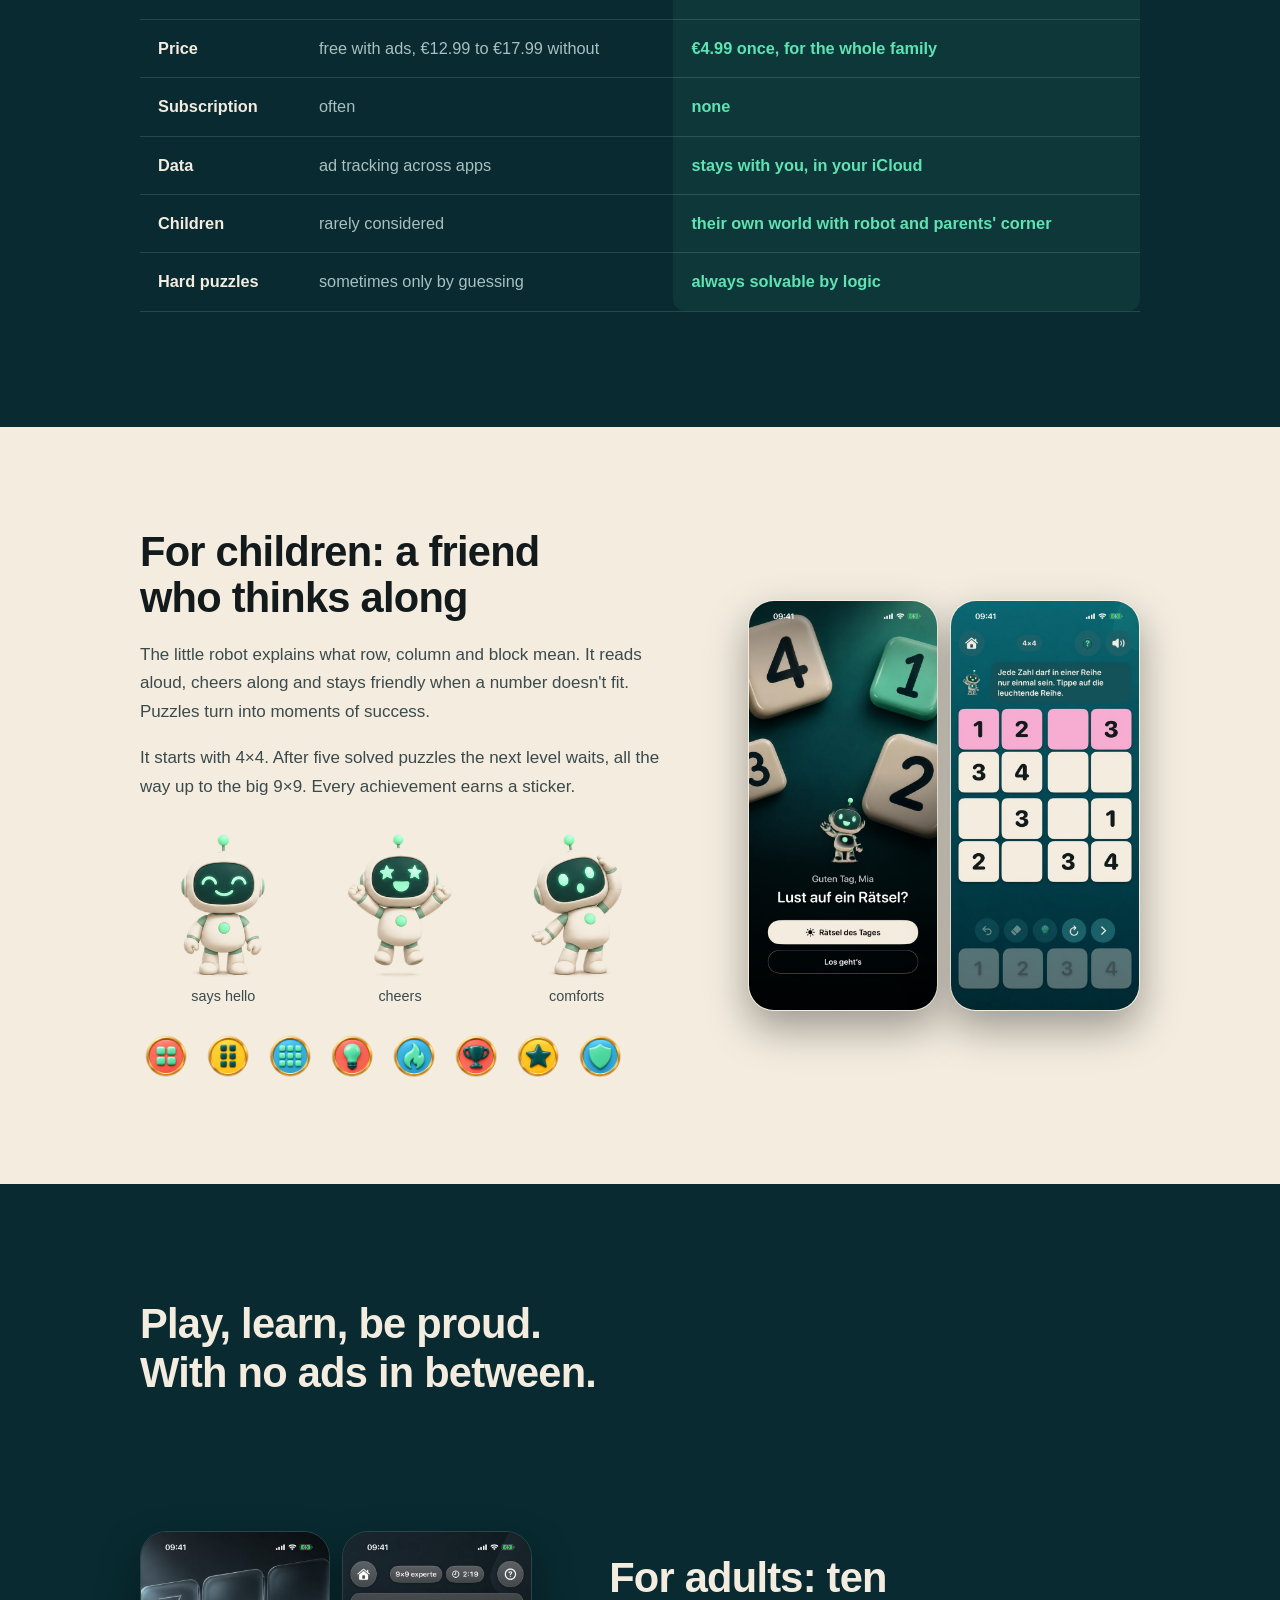
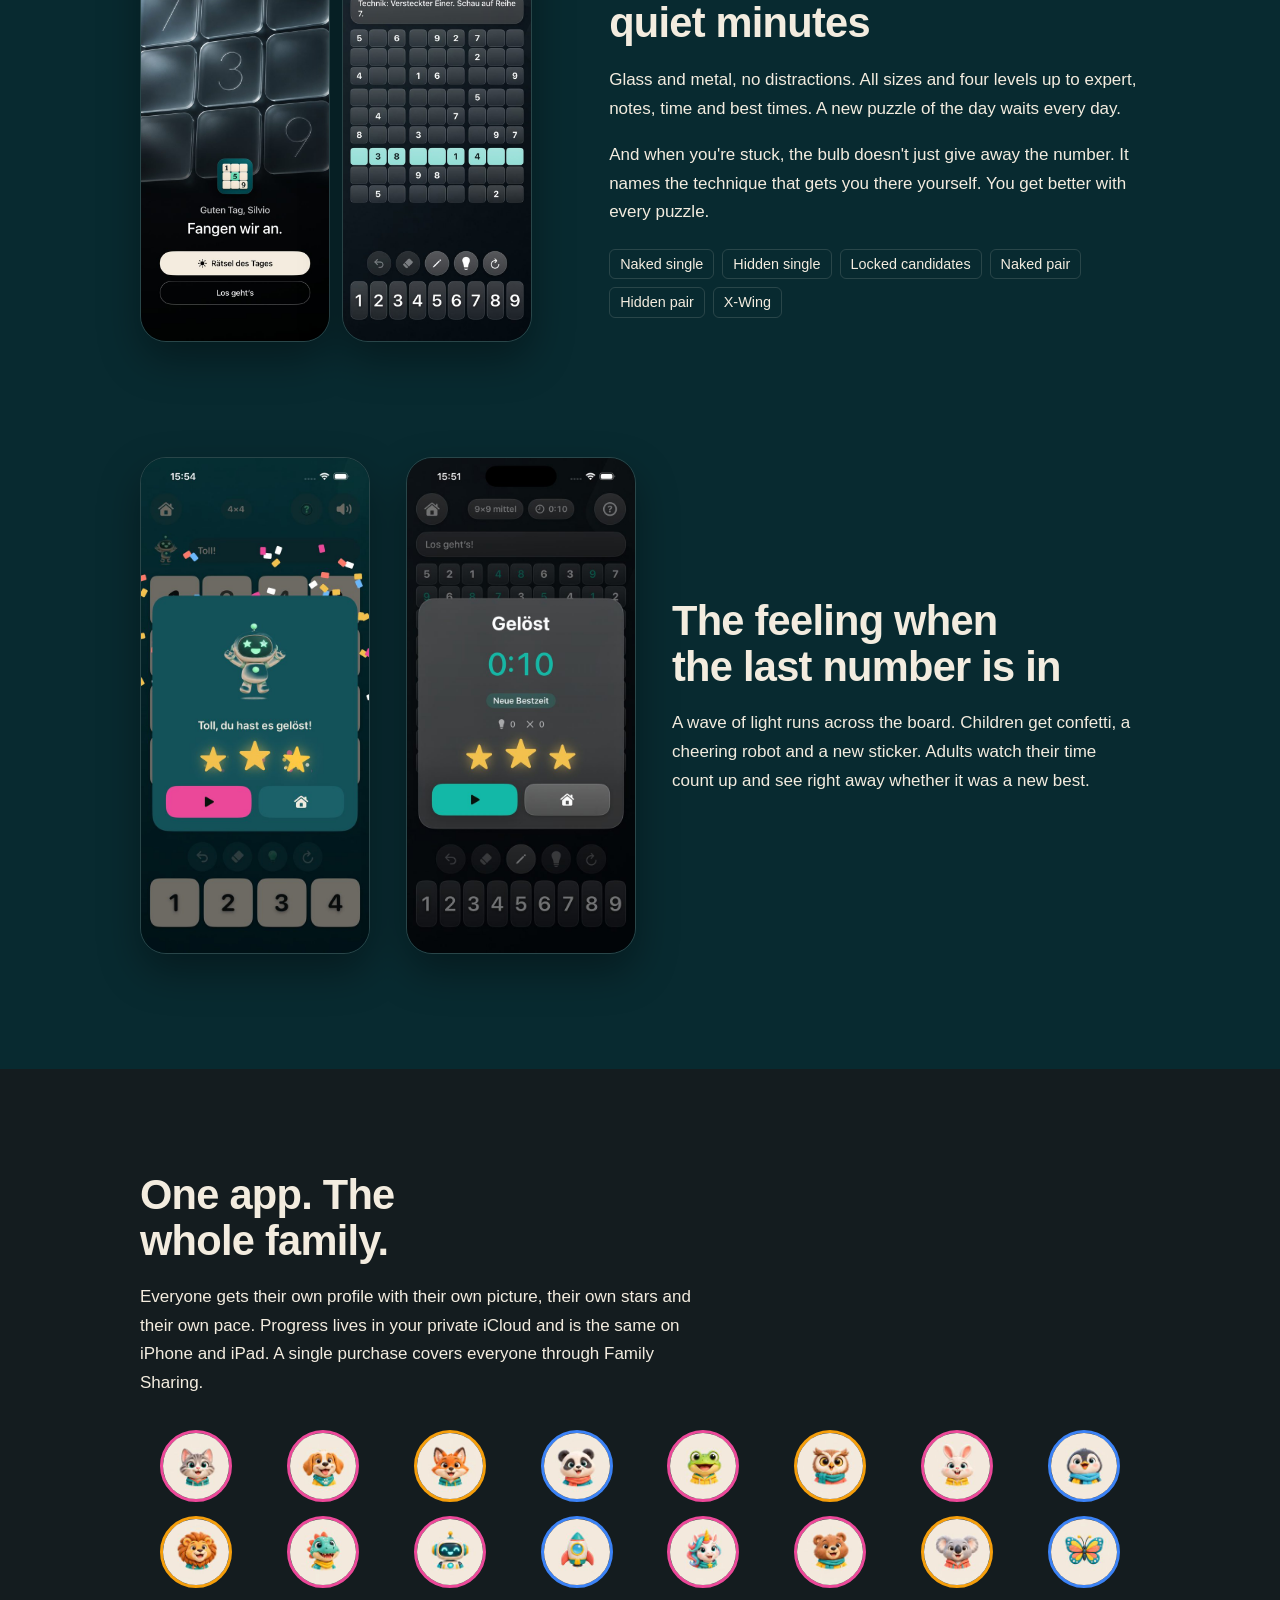
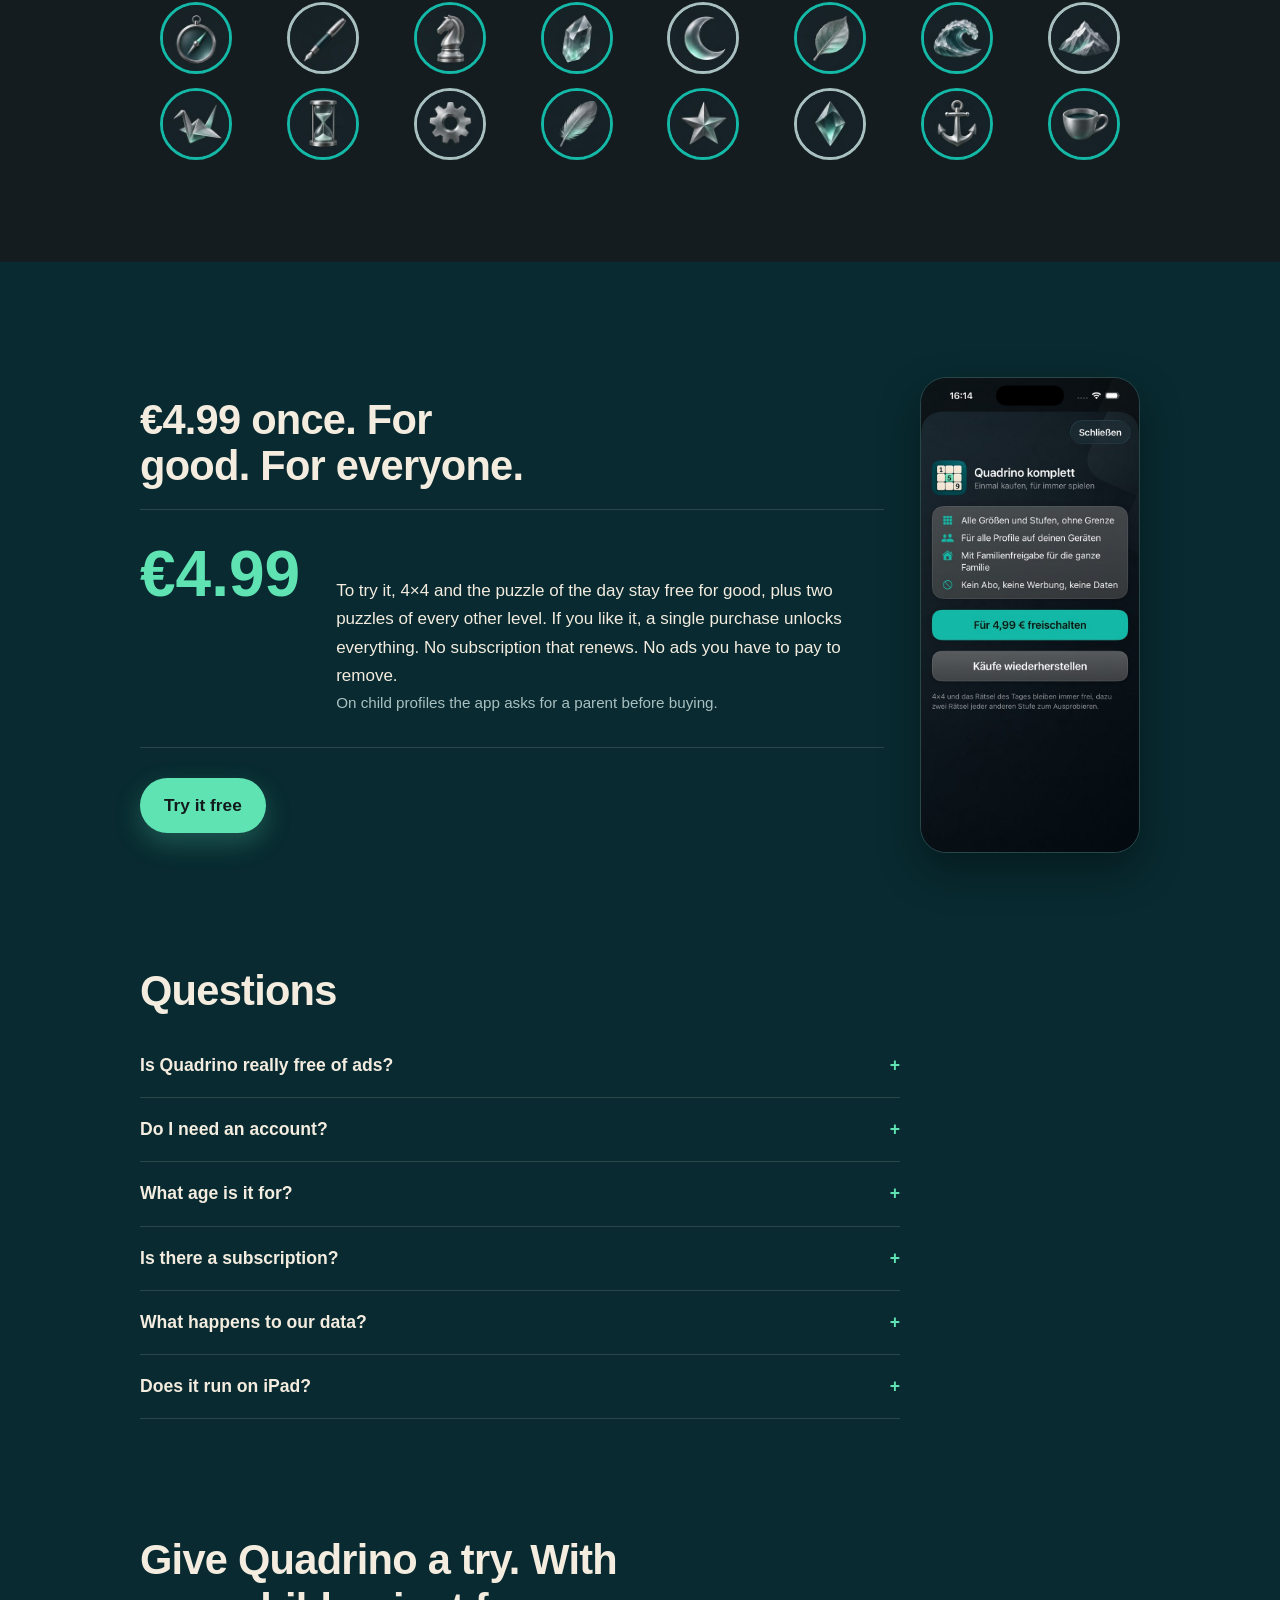
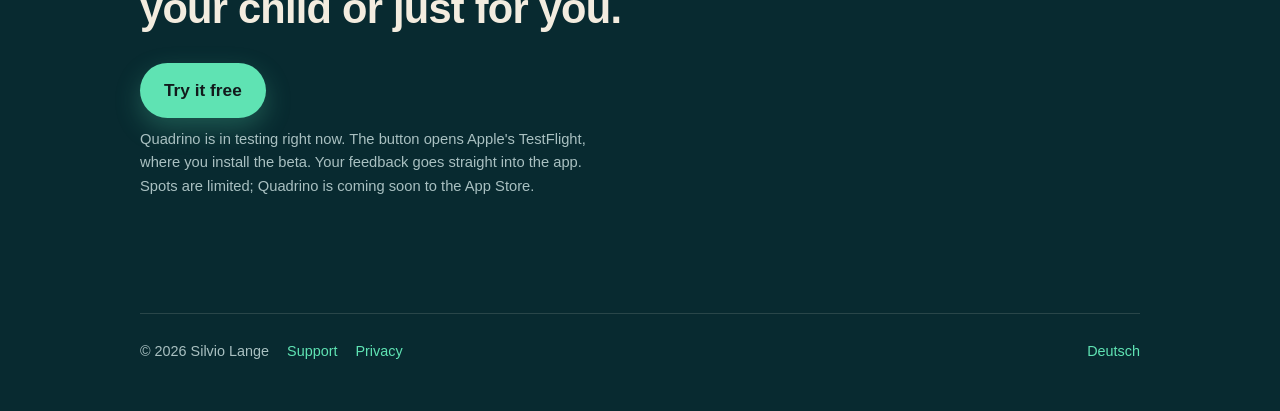
==== commit 692901ce: "Feinschliff: Heldbild ohne Kante, mehr Luft und Schrift, mitlaufender Kopf, Vergleich fürs Handy Co-" ====
--- a/en/index.html
+++ b/en/index.html
@@ -10,18 +10,19 @@
 <meta property="og:image" content="https://slange-a11y.github.io/quadrino/img/teaser.jpg">
 <meta property="og:type" content="website">
 <link rel="icon" href="../icon.png">
-<link rel="stylesheet" href="../style.css?v=202611101245">
+<link rel="stylesheet" href="../style.css?v=202611101254">
 </head>
 <body>
 <div class="buehne" aria-hidden="true">
-  <i style="width:120px;height:120px;left:6%;top:12%;--d:46s;--x:60px;--y:80px;--r0:-8deg;--r1:10deg"></i>
-  <i style="width:70px;height:70px;left:82%;top:8%;--d:38s;--x:-50px;--y:90px;--r0:12deg;--r1:-6deg"></i>
-  <i style="width:160px;height:160px;left:70%;top:46%;--d:58s;--x:-80px;--y:-60px;--r0:6deg;--r1:-14deg"></i>
-  <i style="width:90px;height:90px;left:14%;top:62%;--d:52s;--x:70px;--y:-90px;--r0:-14deg;--r1:4deg"></i>
-  <i style="width:54px;height:54px;left:46%;top:30%;--d:34s;--x:40px;--y:60px;--r0:20deg;--r1:-10deg"></i>
-  <i style="width:110px;height:110px;left:40%;top:84%;--d:64s;--x:-60px;--y:-70px;--r0:-4deg;--r1:16deg"></i>
-  <i style="width:64px;height:64px;left:90%;top:76%;--d:44s;--x:-40px;--y:-50px;--r0:8deg;--r1:-12deg"></i>
-</div>
+  <i style="width:96px;height:96px;left:2%;top:14%;--d:46s;--x:30px;--y:80px;--r0:-8deg;--r1:10deg"></i>
+  <i style="width:64px;height:64px;left:91%;top:10%;--d:38s;--x:-30px;--y:90px;--r0:12deg;--r1:-6deg"></i>
+  <i style="width:130px;height:130px;left:89%;top:48%;--d:58s;--x:-30px;--y:-60px;--r0:6deg;--r1:-14deg"></i>
+  <i style="width:80px;height:80px;left:1%;top:60%;--d:52s;--x:40px;--y:-90px;--r0:-14deg;--r1:4deg"></i>
+  <i style="width:48px;height:48px;left:95%;top:30%;--d:34s;--x:-20px;--y:60px;--r0:20deg;--r1:-10deg"></i>
+  <i style="width:100px;height:100px;left:3%;top:86%;--d:64s;--x:30px;--y:-70px;--r0:-4deg;--r1:16deg"></i>
+  <i style="width:58px;height:58px;left:93%;top:78%;--d:44s;--x:-30px;--y:-50px;--r0:8deg;--r1:-12deg"></i>
+</div>
+<div class="kopf">
 <div class="wrap">
   <header class="top">
     <img src="../icon.png" width="48" height="48" alt="">
@@ -31,6 +32,7 @@
     </div>
     <div class="cta-klein"><a class="cta" href="https://testflight.apple.com/join/FUYYN7MQ">Try it</a></div>
   </header>
+</div>
 </div>
 
 <div class="hero">
@@ -55,12 +57,12 @@
       <table class="vergleich">
         <thead><tr><th></th><th>Many Sudoku apps</th><th>Quadrino</th></tr></thead>
         <tbody>
-            <tr><td>Ads</td><td>in the middle of a game</td><td>none, ever</td></tr>
-            <tr><td>Price</td><td>free with ads, €12.99 to €17.99 without</td><td>€4.99 once, for the whole family</td></tr>
-            <tr><td>Subscription</td><td>often</td><td>none</td></tr>
-            <tr><td>Data</td><td>ad tracking across apps</td><td>stays with you, in your iCloud</td></tr>
-            <tr><td>Children</td><td>rarely considered</td><td>their own world with robot and parents' corner</td></tr>
-            <tr><td>Hard puzzles</td><td>sometimes only by guessing</td><td>always solvable by logic</td></tr>
+            <tr><th scope="row">Ads</th><td data-label="Many Sudoku apps">in the middle of a game</td><td data-label="Quadrino">none, ever</td></tr>
+            <tr><th scope="row">Price</th><td data-label="Many Sudoku apps">free with ads, €12.99 to €17.99 without</td><td data-label="Quadrino">€4.99 once, for the whole family</td></tr>
+            <tr><th scope="row">Subscription</th><td data-label="Many Sudoku apps">often</td><td data-label="Quadrino">none</td></tr>
+            <tr><th scope="row">Data</th><td data-label="Many Sudoku apps">ad tracking across apps</td><td data-label="Quadrino">stays with you, in your iCloud</td></tr>
+            <tr><th scope="row">Children</th><td data-label="Many Sudoku apps">rarely considered</td><td data-label="Quadrino">their own world with robot and parents' corner</td></tr>
+            <tr><th scope="row">Hard puzzles</th><td data-label="Many Sudoku apps">sometimes only by guessing</td><td data-label="Quadrino">always solvable by logic</td></tr>
         </tbody>
       </table>
     </div>
--- a/style.css
+++ b/style.css
@@ -255,3 +255,94 @@
 /* Zwei Telefone nebeneinander in einer Spalte: jedes halb so breit (gewinnt gegen .split .phone) */
 .split .phones { margin-bottom: 0; justify-content: center; }
 .split .phones .phone { width: calc(50% - 6px); max-width: 240px; margin-inline: 0; }
+
+/* ---------- Feinschliff (10.11.2026): Luft, Schrift, Heldbild ohne Rand, mitlaufender Kopf ---------- */
+:root { --gap-l: clamp(76px, 9vw, 124px); --band: clamp(64px, 8vw, 104px); }
+body { font-size: 1.0625rem; }
+p { line-height: 1.68; max-width: 60ch; margin-bottom: 18px; }
+.note, .cta-hinweis { line-height: 1.6; }
+
+h1, h2, .zitat { letter-spacing: -.018em; }
+.intro h1 { font-size: clamp(2.4rem, 5.4vw, 4rem); line-height: 1.04; margin-bottom: 20px; max-width: 16ch; }
+.intro p { font-size: clamp(1.1rem, 1.6vw, 1.28rem); line-height: 1.6; color: rgba(243, 236, 223, .86); }
+h2 { font-size: clamp(1.8rem, 3.3vw, 2.6rem); line-height: 1.1; margin-bottom: 20px; max-width: 22ch; }
+.zitat { font-size: clamp(1.6rem, 3.6vw, 2.6rem); line-height: 1.18; max-width: 22ch; }
+section { scroll-margin-top: 96px; }
+.band { padding-block: var(--band); }
+
+/* Kopf läuft mit, damit „Testen“ immer erreichbar ist */
+.kopf {
+  position: sticky; top: 0; z-index: 20;
+  background: rgba(8, 42, 48, .74);
+  -webkit-backdrop-filter: saturate(150%) blur(16px); backdrop-filter: saturate(150%) blur(16px);
+  border-bottom: 1px solid rgba(243, 236, 223, .08);
+}
+.kopf header.top { padding-block: 12px; }
+.kopf header.top img { width: 40px; height: 40px; border-radius: 9px; }
+.kopf header.top .name { font-size: 1.12rem; }
+
+/* Heldbild: keine Kante mehr, es läuft an allen Seiten weich in den Hintergrund aus */
+.hero { max-width: 1440px; margin-top: 0; }
+.hero::after { content: none; }
+.hero {
+  -webkit-mask-image: linear-gradient(to right, transparent 0, #000 8%, #000 92%, transparent 100%), linear-gradient(to bottom, transparent 0, #000 9%, #000 74%, transparent 100%);
+  -webkit-mask-composite: source-in;
+          mask-image: linear-gradient(to right, transparent 0, #000 8%, #000 92%, transparent 100%), linear-gradient(to bottom, transparent 0, #000 9%, #000 74%, transparent 100%);
+          mask-composite: intersect;
+}
+.hero img { max-height: 680px; }
+.intro { margin-top: -36px; position: relative; }
+
+/* Hintergrundkacheln: leiser, damit sie nie wie ein Fehler über dem Text wirken */
+.buehne i { border-color: rgba(243, 236, 223, .07); background: linear-gradient(160deg, rgba(243, 236, 223, .05), rgba(243, 236, 223, .01)); }
+
+/* Knöpfe und Vertrauenszeile */
+.cta-zeile { margin-top: 30px; gap: 14px; }
+.intro .cta { padding: 16px 28px; font-size: 1.12rem; }
+.vertrauen { margin-top: 28px; gap: 10px 22px; color: rgba(243, 236, 223, .82); }
+
+/* Vergleich: Quadrino-Spalte leicht hinterlegt */
+.vergleich { margin-top: 28px; font-size: 1.02rem; }
+.vergleich th, .vergleich td { padding: 16px 18px; }
+.vergleich tbody th { text-transform: none; letter-spacing: 0; font-size: 1.02rem; color: var(--cream); font-weight: 600; }
+.vergleich thead th:last-child, .vergleich td:last-child { background: rgba(95, 227, 179, .07); }
+.vergleich thead th:last-child { color: var(--mint); border-radius: 12px 12px 0 0; }
+.vergleich tbody tr:last-child td:last-child { border-radius: 0 0 12px 12px; }
+
+/* Bänder und Abschnitte */
+.split { gap: clamp(36px, 6vw, 80px); }
+.roboter.drei { margin-top: 30px; }
+.medaillen { margin-top: 22px; gap: 10px; }
+.techniken { margin-top: 22px; }
+.gewinn { gap: clamp(20px, 3vw, 36px); }
+.avatare { margin-top: 32px; gap: 14px; }
+.preis { padding-block: 32px; margin-top: 8px; }
+.preis .betrag { font-size: clamp(2.8rem, 6vw, 4rem); }
+.fragen details { padding: 18px 0; }
+.fragen summary { font-size: 1.1rem; }
+.fragen details p { margin-top: 12px; }
+.schluss .cta-hinweis { max-width: 56ch; }
+footer { margin-top: var(--gap-l); padding-block: 26px 48px; }
+
+@media (max-width: 820px) {
+  .buehne i:nth-child(n+4) { display: none; }
+}
+@media (max-width: 600px) {
+  body { font-size: 1rem; }
+  .hero {
+    -webkit-mask-image: linear-gradient(to bottom, #000 0, #000 78%, transparent 100%);
+            mask-image: linear-gradient(to bottom, #000 0, #000 78%, transparent 100%);
+  }
+  .intro { margin-top: -12px; }
+  .intro-zeile img { display: none; }
+  .cta-zeile .cta { flex: 1 1 auto; justify-content: center; }
+  /* Tabelle wird zu Zeilen: Merkmal oben, darunter beide Seiten nebeneinander */
+  .vergleich thead { display: none; }
+  .vergleich, .vergleich tbody { display: block; }
+  .vergleich tr { display: grid; grid-template-columns: 1fr 1fr; gap: 6px 14px; padding: 16px 0; border-bottom: 1px solid var(--line); }
+  .vergleich th, .vergleich td { padding: 0; border: 0; background: none !important; }
+  .vergleich tbody th { grid-column: 1 / -1; font-size: 1.05rem; }
+  .vergleich td::before { content: attr(data-label); display: block; font-size: .72rem; letter-spacing: .06em; text-transform: uppercase; color: var(--muted); font-weight: 600; margin-bottom: 2px; }
+  .avatare { grid-template-columns: repeat(8, 1fr); gap: 6px; }
+  .avatare img { border-width: 2px; }
+}
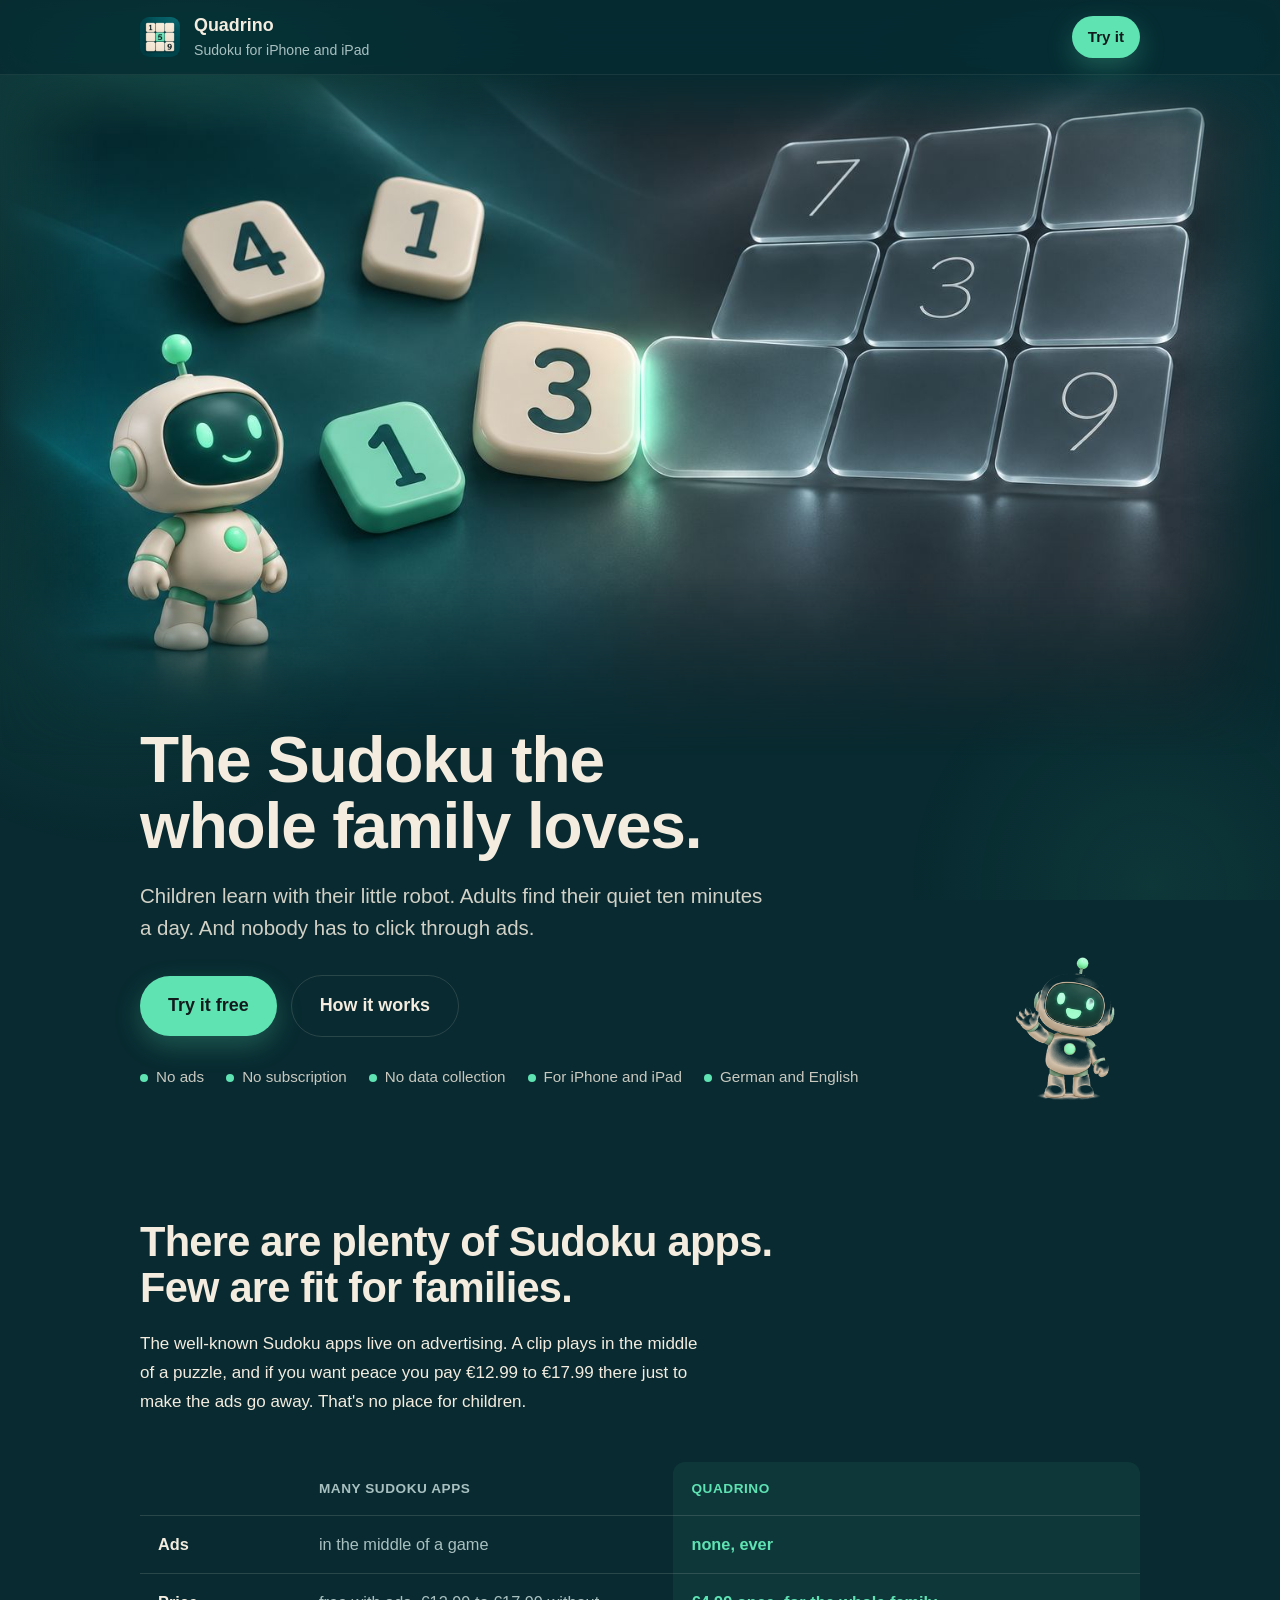
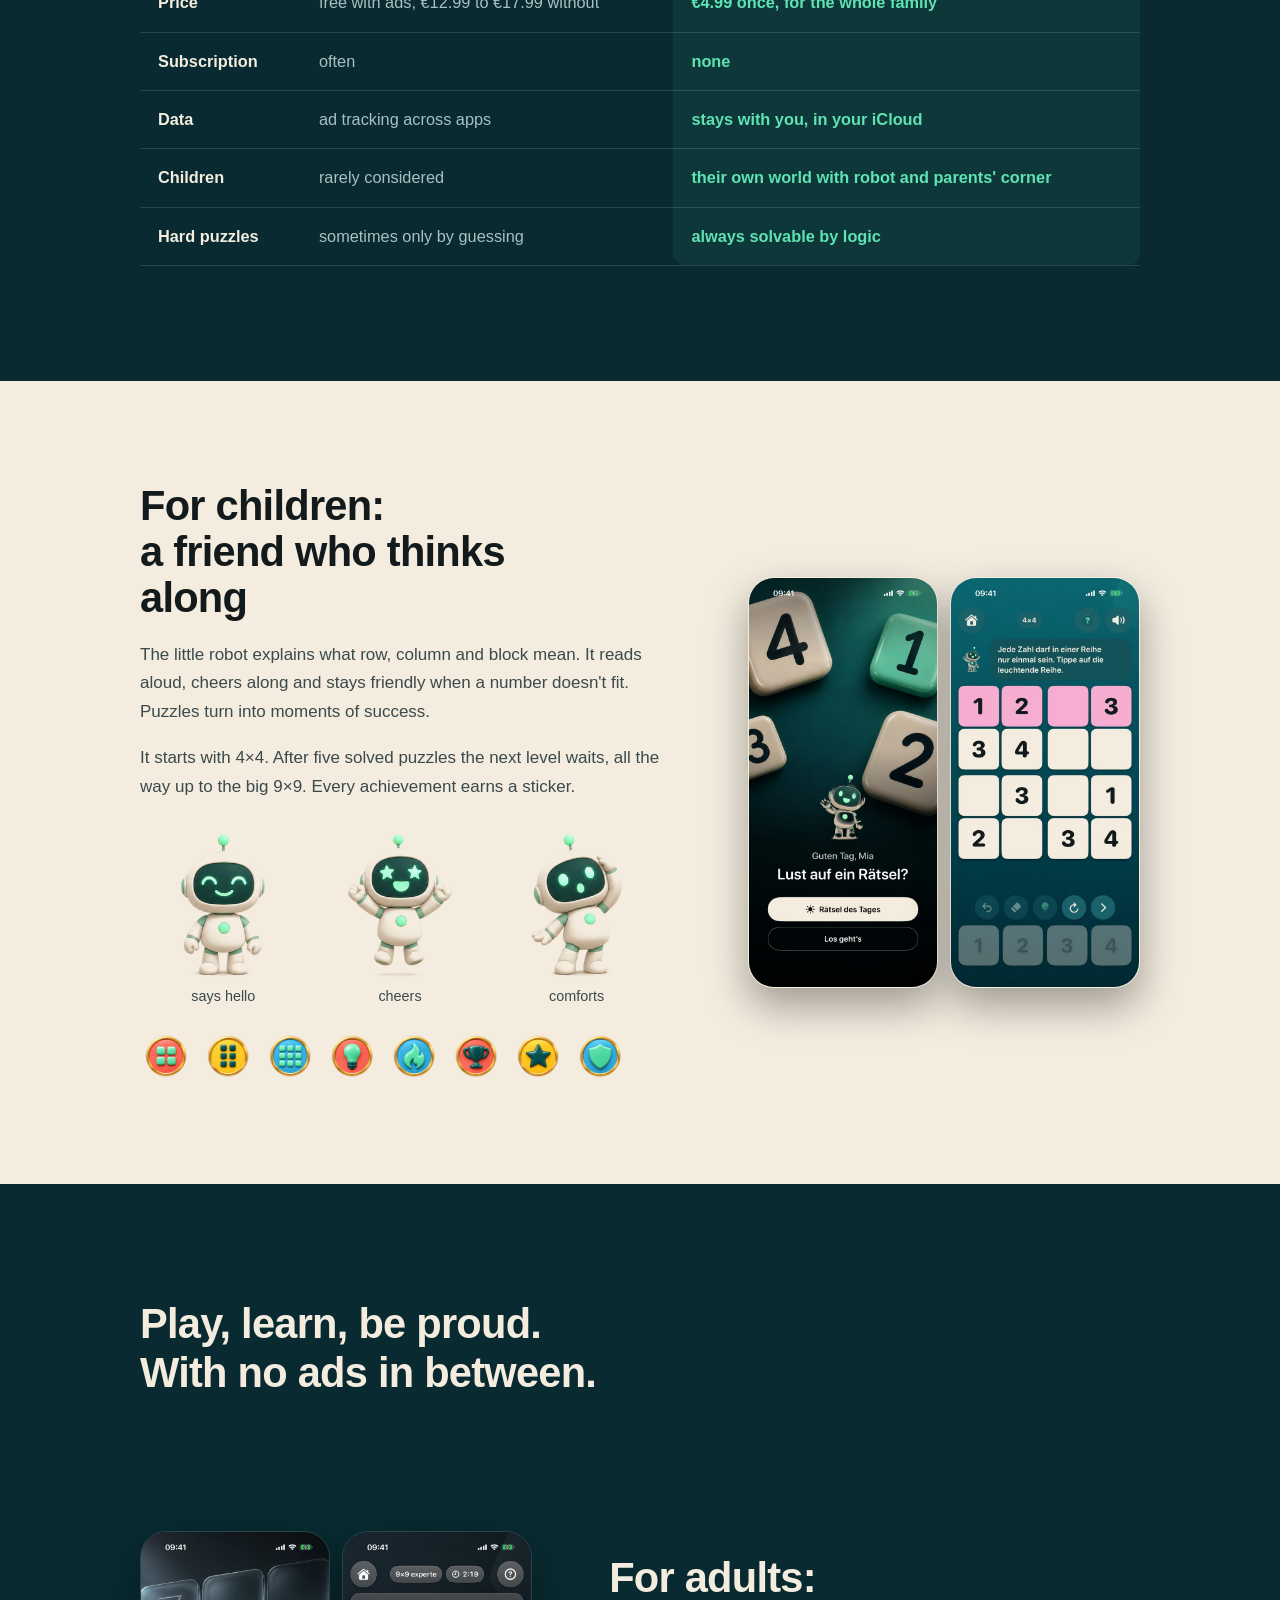
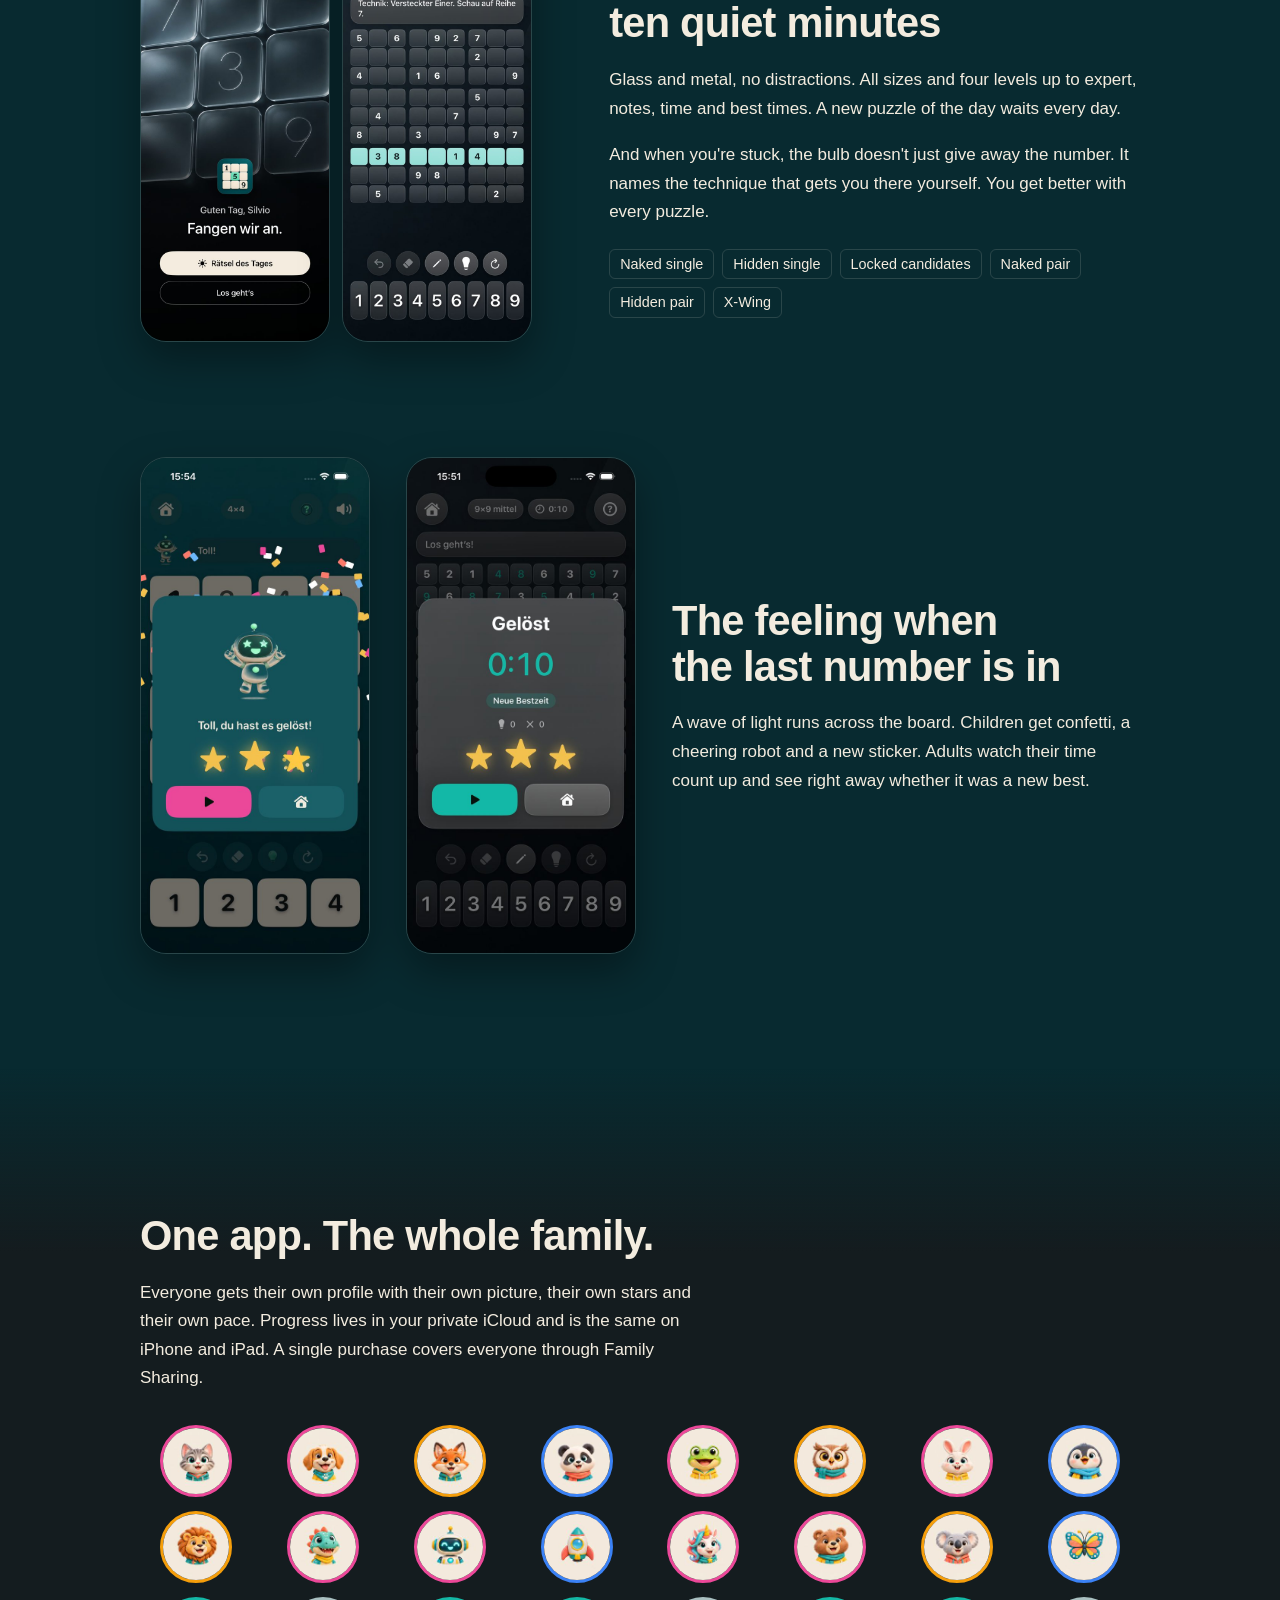
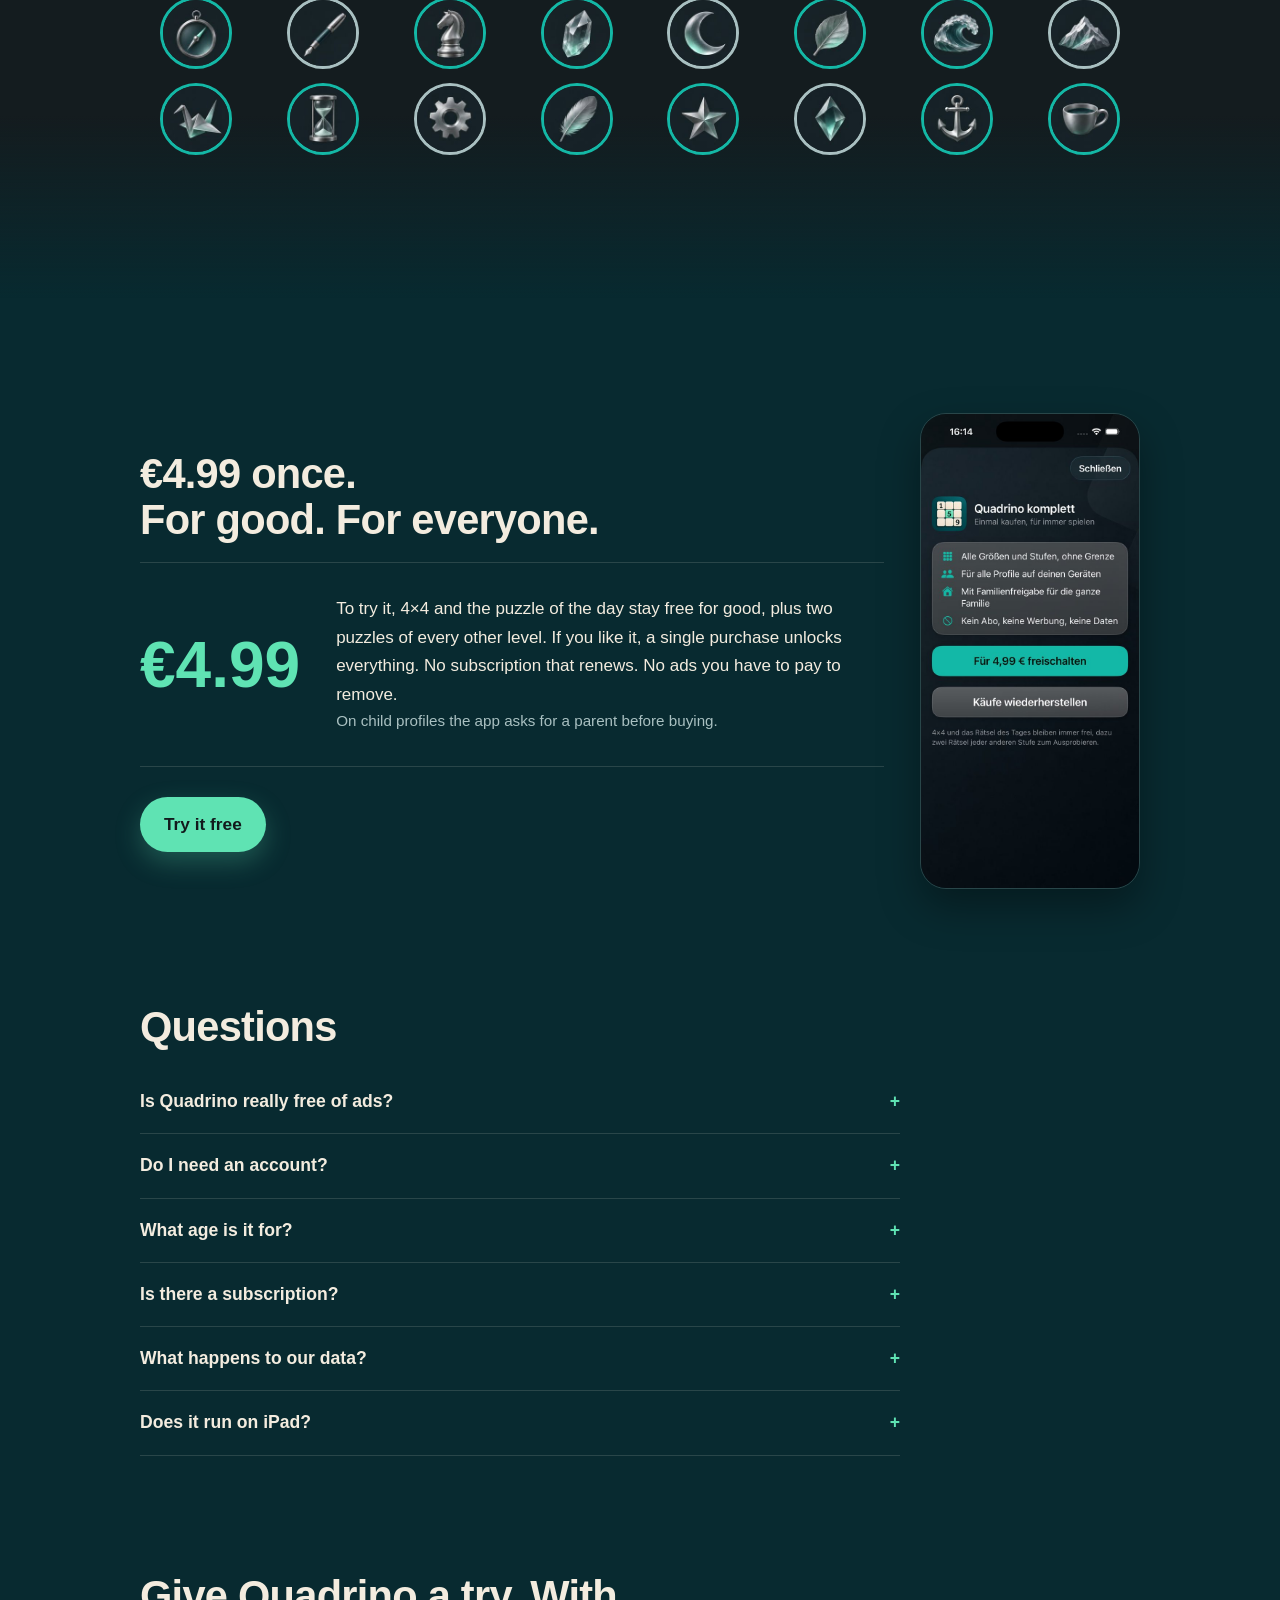
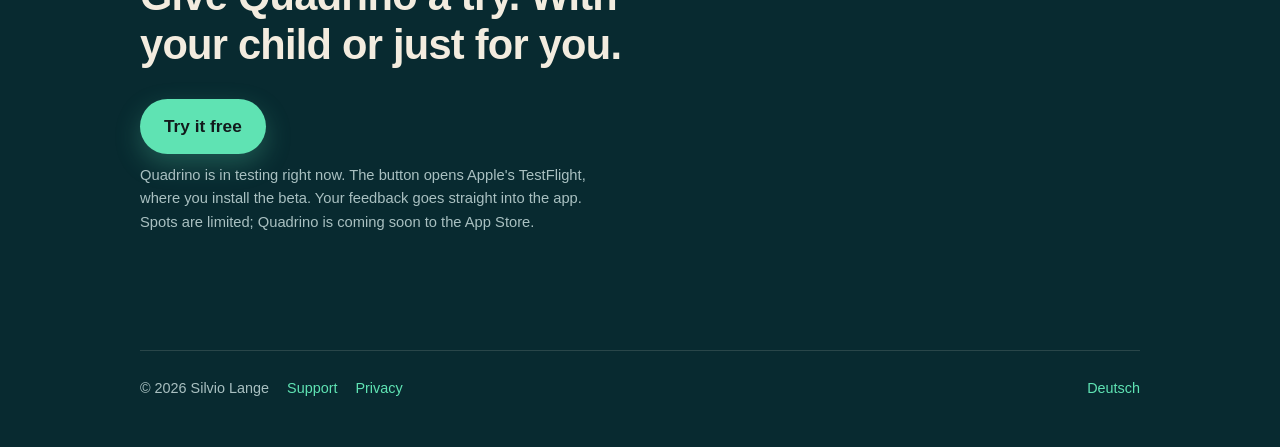
==== commit 521f0277: "Ruhiger Hintergrund: Lichtflecken statt Kacheln, weiches Familienband, saubere Zeilenumbrüche Co-Aut" ====
--- a/en/index.html
+++ b/en/index.html
@@ -10,17 +10,13 @@
 <meta property="og:image" content="https://slange-a11y.github.io/quadrino/img/teaser.jpg">
 <meta property="og:type" content="website">
 <link rel="icon" href="../icon.png">
-<link rel="stylesheet" href="../style.css?v=202611101254">
+<link rel="stylesheet" href="../style.css?v=202611101324">
 </head>
 <body>
 <div class="buehne" aria-hidden="true">
-  <i style="width:96px;height:96px;left:2%;top:14%;--d:46s;--x:30px;--y:80px;--r0:-8deg;--r1:10deg"></i>
-  <i style="width:64px;height:64px;left:91%;top:10%;--d:38s;--x:-30px;--y:90px;--r0:12deg;--r1:-6deg"></i>
-  <i style="width:130px;height:130px;left:89%;top:48%;--d:58s;--x:-30px;--y:-60px;--r0:6deg;--r1:-14deg"></i>
-  <i style="width:80px;height:80px;left:1%;top:60%;--d:52s;--x:40px;--y:-90px;--r0:-14deg;--r1:4deg"></i>
-  <i style="width:48px;height:48px;left:95%;top:30%;--d:34s;--x:-20px;--y:60px;--r0:20deg;--r1:-10deg"></i>
-  <i style="width:100px;height:100px;left:3%;top:86%;--d:64s;--x:30px;--y:-70px;--r0:-4deg;--r1:16deg"></i>
-  <i style="width:58px;height:58px;left:93%;top:78%;--d:44s;--x:-30px;--y:-50px;--r0:8deg;--r1:-12deg"></i>
+  <i style="width:46vmax;height:46vmax;left:-14vmax;top:30vh;--d:48s;--x:12vw;--y:-10vh;--c:95,227,179;--a:.10"></i>
+  <i style="width:52vmax;height:52vmax;left:62vw;top:-12vh;--d:60s;--x:-14vw;--y:16vh;--c:24,120,128;--a:.22"></i>
+  <i style="width:40vmax;height:40vmax;left:70vw;top:70vh;--d:54s;--x:-10vw;--y:-14vh;--c:95,227,179;--a:.07"></i>
 </div>
 <div class="kopf">
 <div class="wrap">
@@ -51,7 +47,7 @@
   </div>
 
   <section id="so">
-    <h2>There are plenty of Sudoku apps. Few are fit for families.</h2>
+    <h2>There are plenty of Sudoku apps.<br>Few are fit for families.</h2>
     <p>The well-known Sudoku apps live on advertising. A clip plays in the middle of a puzzle, and if you want peace you pay €12.99 to €17.99 there just to make the ads go away. That's no place for children.</p>
     <div class="tabelle">
       <table class="vergleich">
@@ -74,7 +70,7 @@
     <section>
       <div class="split">
         <div>
-          <h2>For children: a friend who thinks along</h2>
+          <h2>For children:<br>a friend who thinks along</h2>
           <p>The little robot explains what row, column and block mean. It reads aloud, cheers along and stays friendly when a number doesn't fit. Puzzles turn into moments of success.</p>
           <p>It starts with 4×4. After five solved puzzles the next level waits, all the way up to the big 9×9. Every achievement earns a sticker.</p>
           <div class="roboter drei">
@@ -99,7 +95,7 @@
     <div class="split links">
       <div class="phones"><img class="phone" width="230" height="500" src="../img/erw-begruessung.jpg" alt="Welcome screen in adult mode with glass tiles" loading="lazy"><img class="phone" width="230" height="500" src="../img/erw-hinweis.jpg" alt="The hint names the technique Hidden single" loading="lazy"></div>
       <div>
-        <h2>For adults: ten quiet minutes</h2>
+        <h2>For adults:<br>ten quiet minutes</h2>
         <p>Glass and metal, no distractions. All sizes and four levels up to expert, notes, time and best times. A new puzzle of the day waits every day.</p>
         <p>And when you're stuck, the bulb doesn't just give away the number. It names the technique that gets you there yourself. You get better with every puzzle.</p>
         <ul class="techniken"><li>Naked single</li><li>Hidden single</li><li>Locked candidates</li><li>Naked pair</li><li>Hidden pair</li><li>X-Wing</li></ul>
@@ -112,7 +108,7 @@
       <img class="phone" width="230" height="500" src="../img/kind-gewonnen.jpg" alt="Winning moment for children with confetti and three stars" loading="lazy">
       <img class="phone" width="230" height="500" src="../img/erw-gewonnen.jpg" alt="Winning moment for adults with time and a new best" loading="lazy">
       <div>
-        <h2>The feeling when the last number is in</h2>
+        <h2>The feeling when<br>the last number is in</h2>
         <p>A wave of light runs across the board. Children get confetti, a cheering robot and a new sticker. Adults watch their time count up and see right away whether it was a new best.</p>
       </div>
     </div>
@@ -166,7 +162,7 @@
   <section>
     <div class="preis-zeile">
       <div>
-        <h2>€4.99 once. For good. For everyone.</h2>
+        <h2>€4.99 once.<br>For good. For everyone.</h2>
         <div class="preis">
           <div class="betrag">€4.99</div>
           <div>
--- a/style.css
+++ b/style.css
@@ -346,3 +346,18 @@
   .avatare { grid-template-columns: repeat(8, 1fr); gap: 6px; }
   .avatare img { border-width: 2px; }
 }
+
+/* ---------- Ruhiger Hintergrund (10.11.2026): weiche Lichtflecken statt Kacheln, Bänder ohne harte Kante ---------- */
+.buehne i {
+  border: 0; border-radius: 50%;
+  background: radial-gradient(circle, rgba(var(--c), var(--a)) 0%, rgba(var(--c), 0) 68%);
+  animation: treiben var(--d, 50s) ease-in-out infinite alternate;
+}
+@media (max-width: 820px) { .buehne i:nth-child(n+4) { display: block; } }
+.band.graphit {
+  background: linear-gradient(to bottom, rgba(20, 28, 31, 0) 0, var(--graphit) 22%, var(--graphit) 78%, rgba(20, 28, 31, 0) 100%);
+  padding-block: calc(var(--band) * 1.4);
+}
+h2 { max-width: none; }
+.split h2, .gewinn h2 { max-width: 20ch; }
+.preis { align-items: center; }
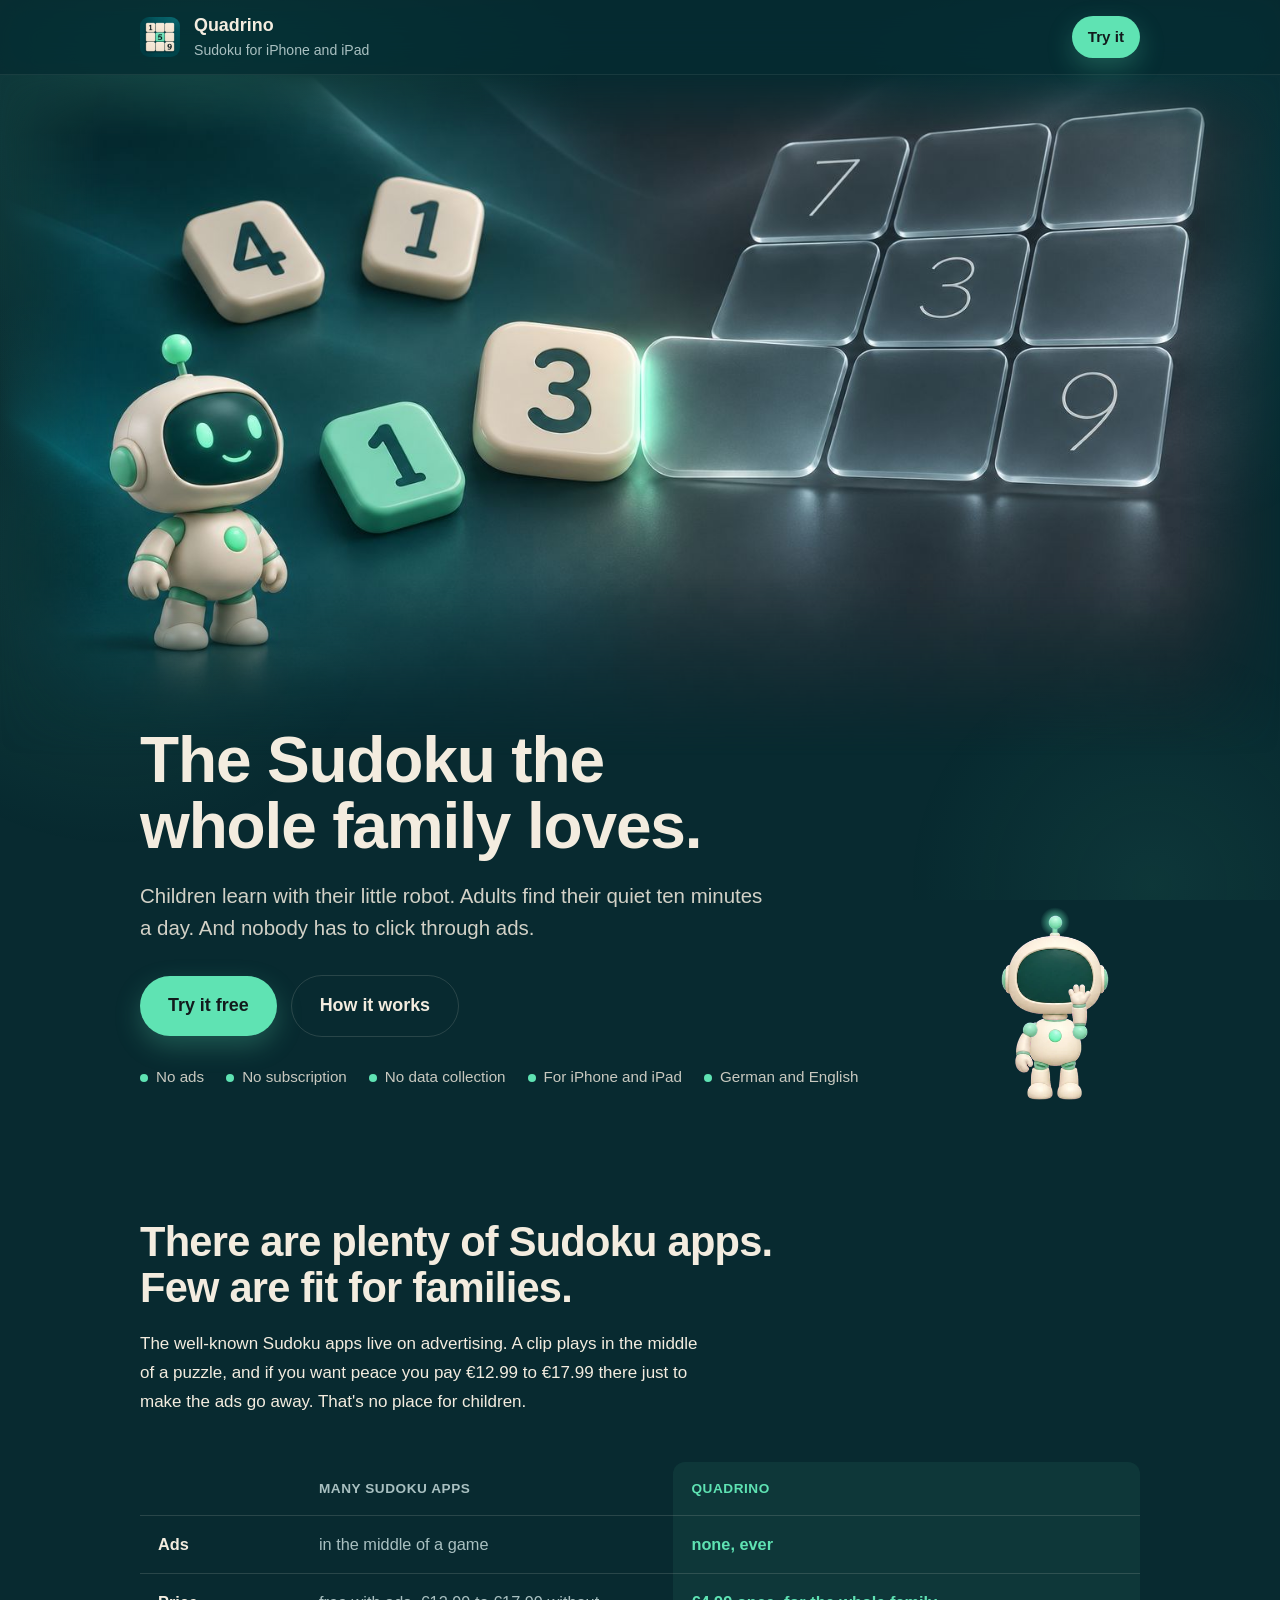
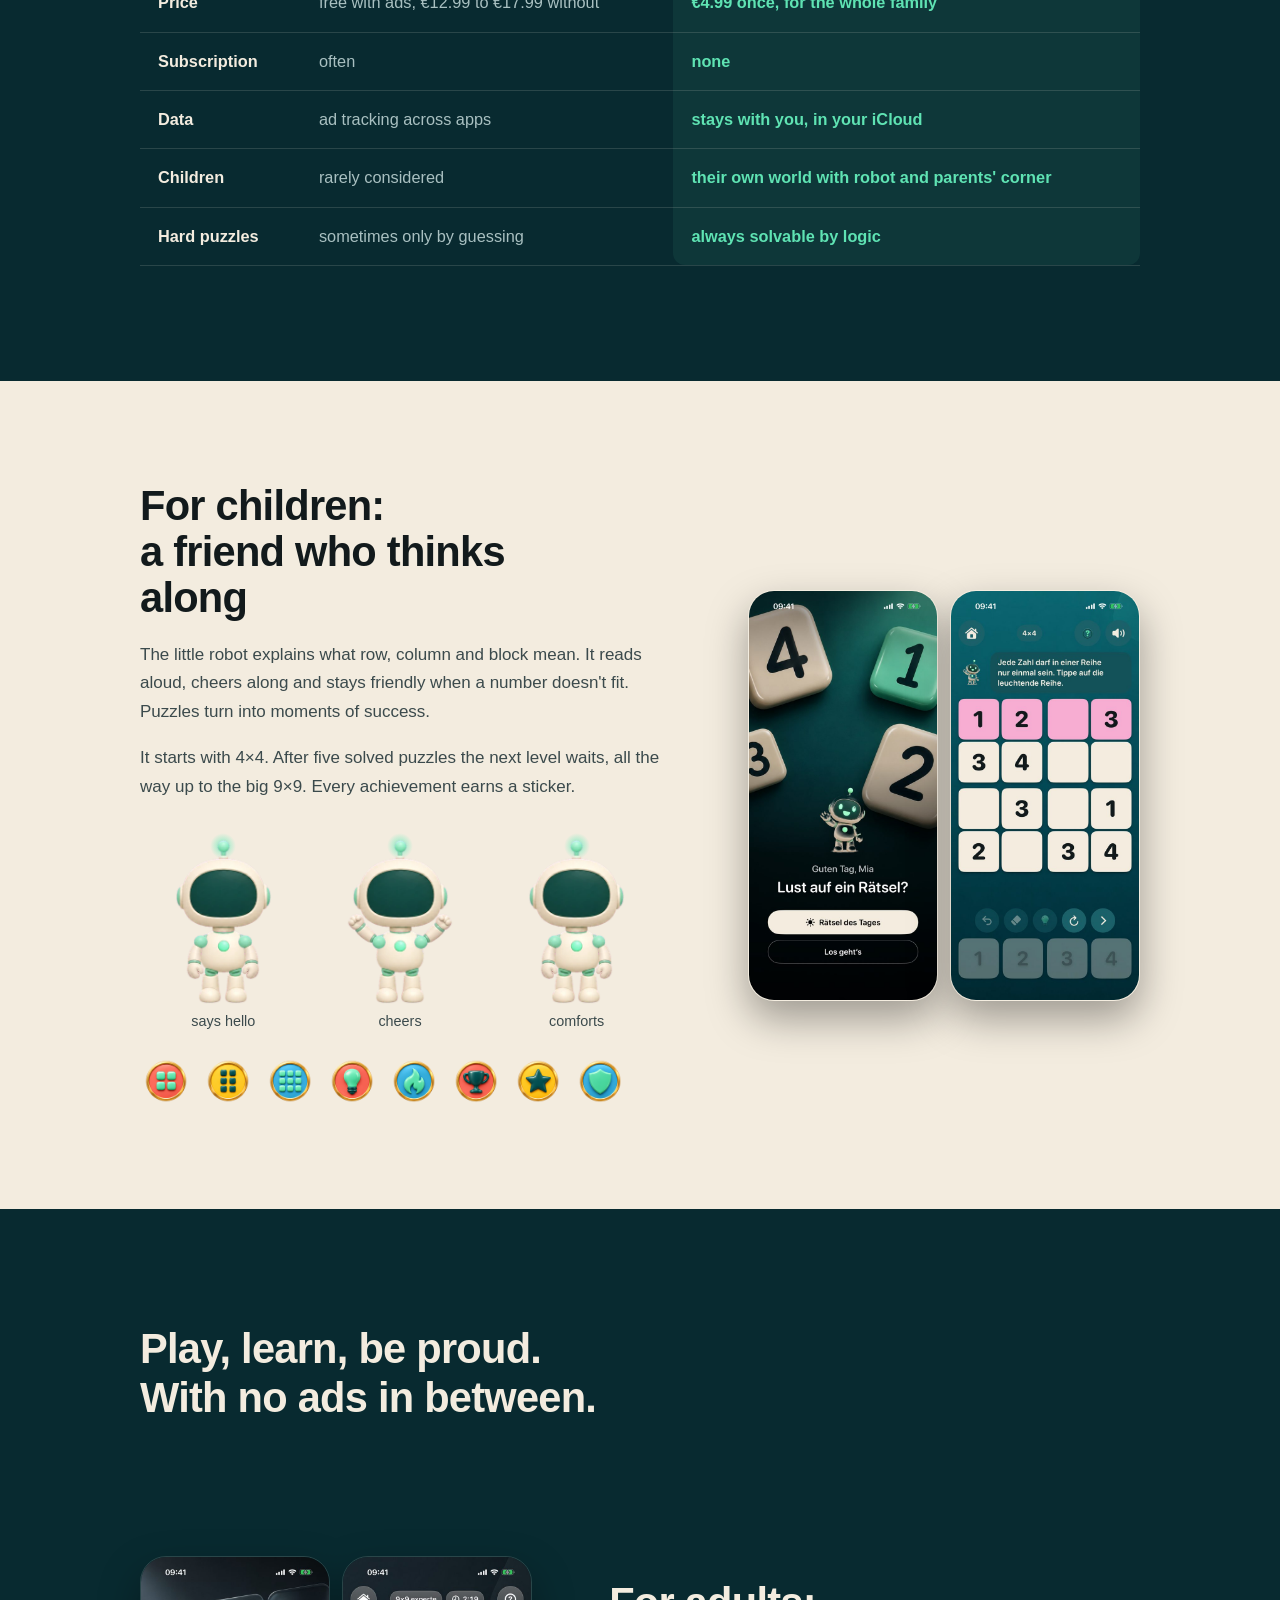
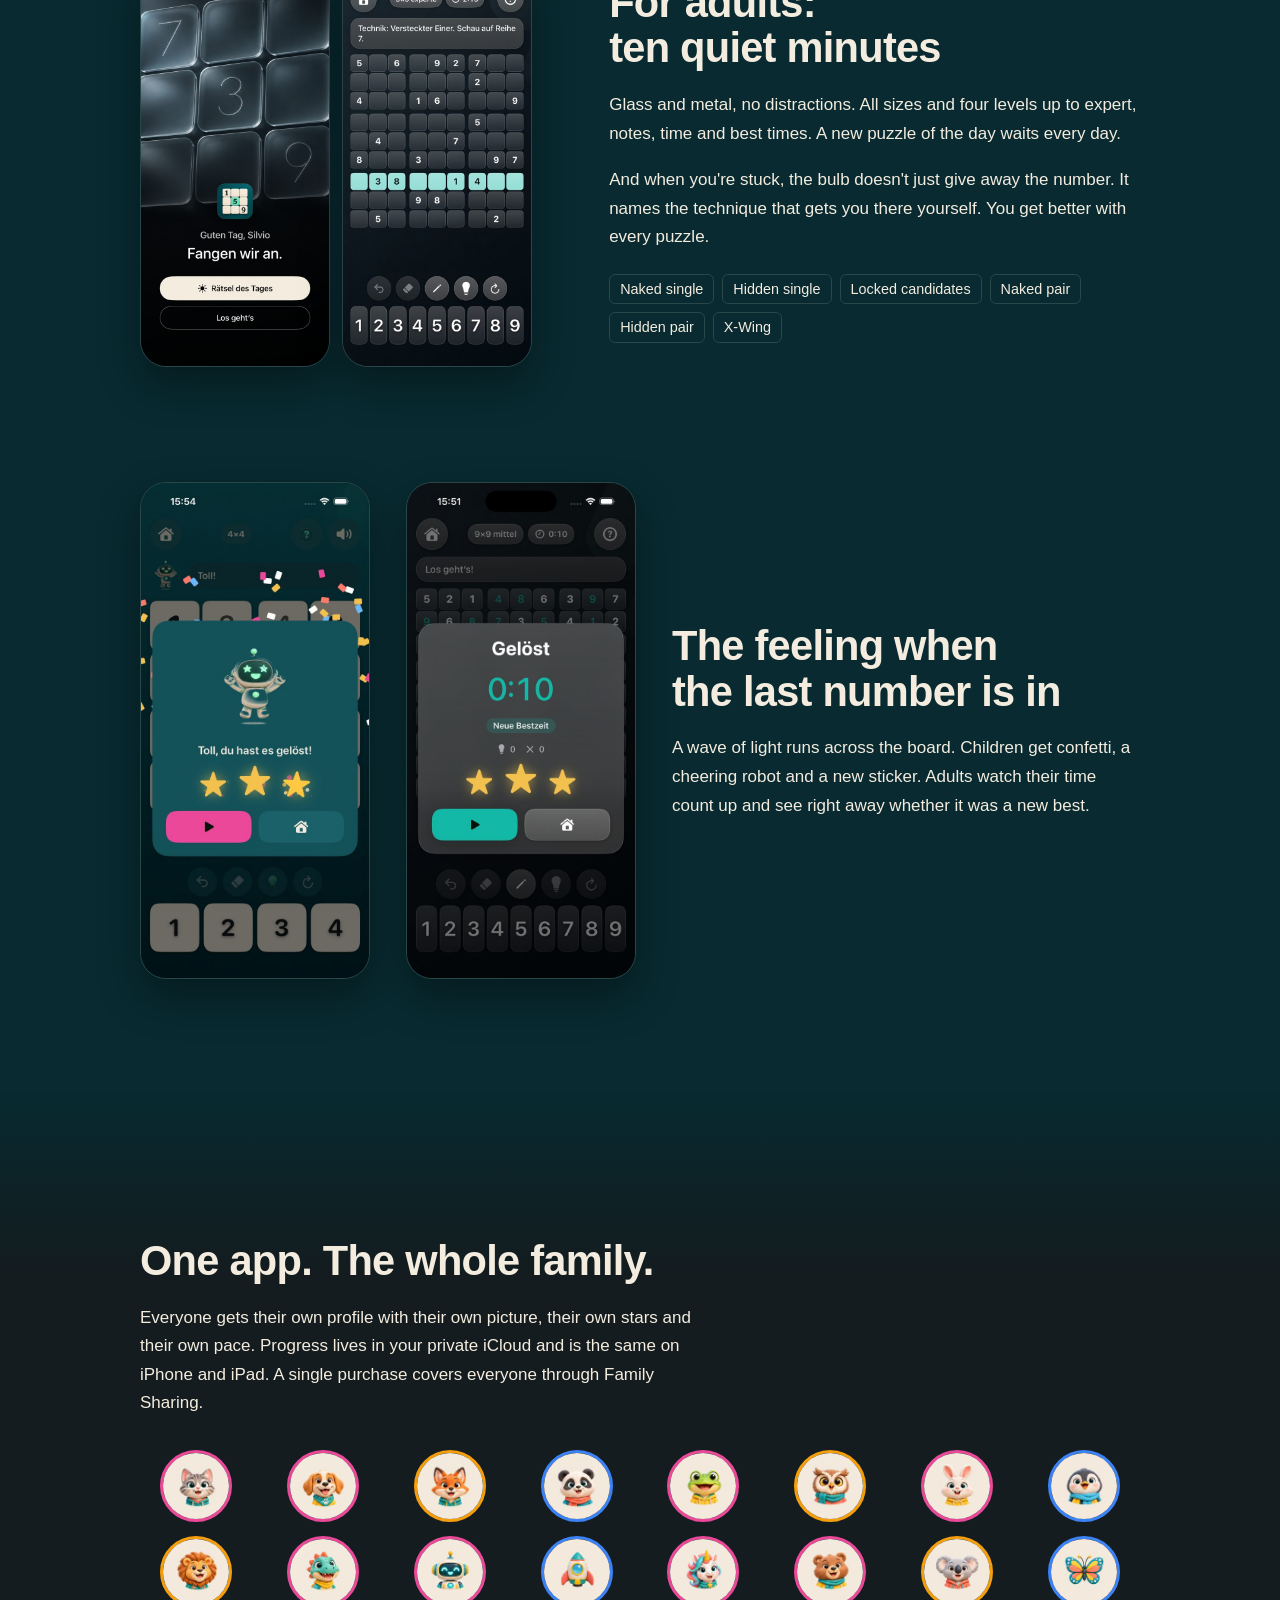
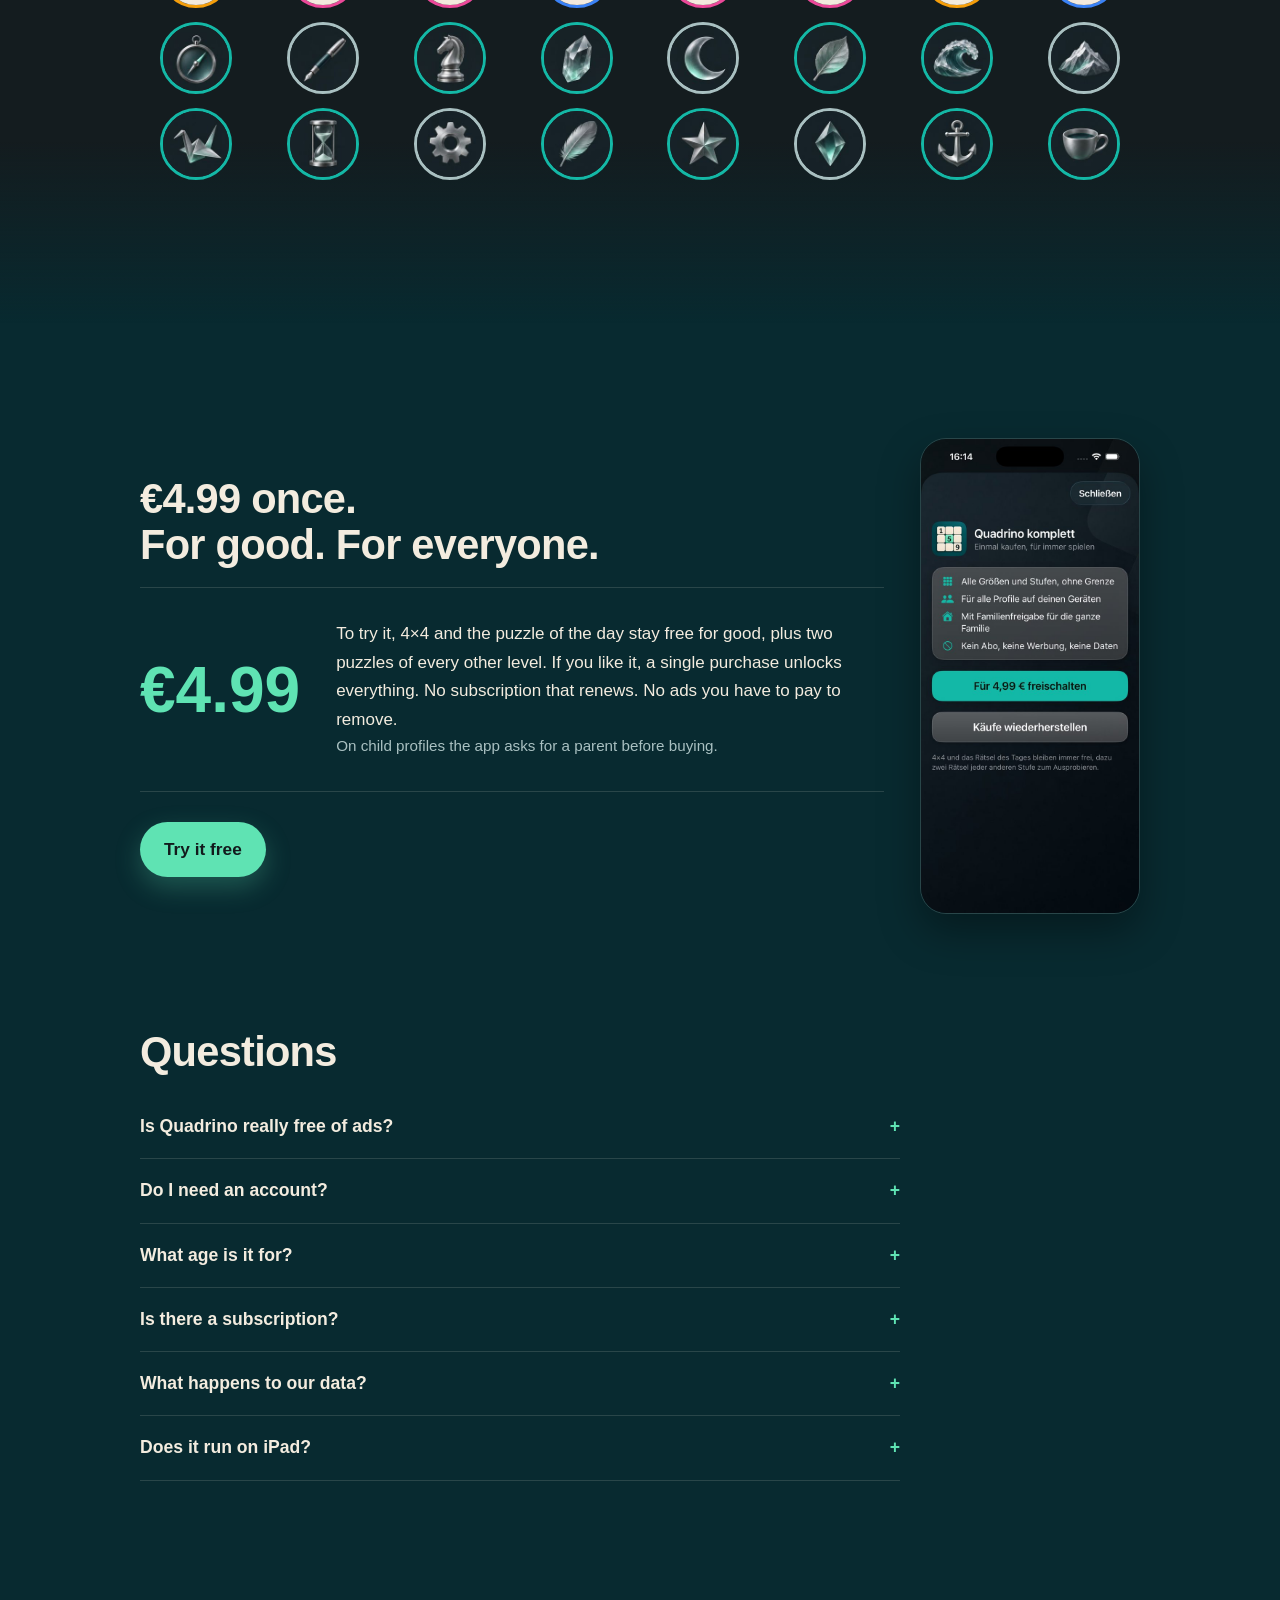
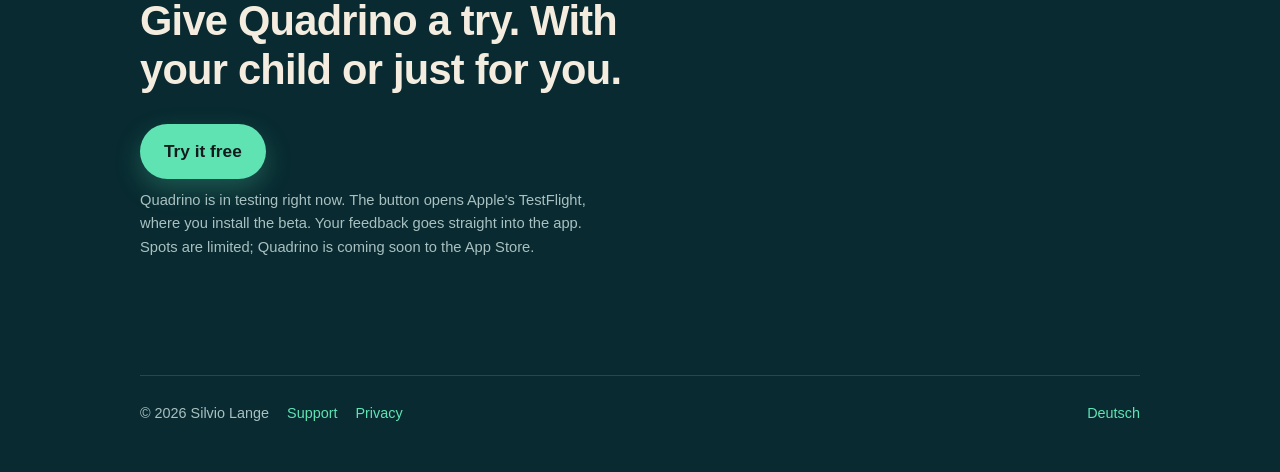
==== commit 359aa380: "Roboter aus Ebenen: winkt, begrüßt, jubelt und tröstet mit Mund, bewegt mit CSS Dieselben Teile wie " ====
--- a/en/index.html
+++ b/en/index.html
@@ -10,7 +10,8 @@
 <meta property="og:image" content="https://slange-a11y.github.io/quadrino/img/teaser.jpg">
 <meta property="og:type" content="website">
 <link rel="icon" href="../icon.png">
-<link rel="stylesheet" href="../style.css?v=202611101324">
+<link rel="stylesheet" href="../style.css?v=202611101505">
+<link rel="stylesheet" href="../roboter.css?v=202611101505">
 </head>
 <body>
 <div class="buehne" aria-hidden="true">
@@ -43,7 +44,7 @@
       <div class="cta-zeile"><a class="cta" href="https://testflight.apple.com/join/FUYYN7MQ">Try it free</a><a class="cta leise" href="#so">How it works</a></div>
       <ul class="vertrauen"><li>No ads</li><li>No subscription</li><li>No data collection</li><li>For iPhone and iPad</li><li>German and English</li></ul>
     </div>
-    <img src="../img/roboter/wave.png" width="150" height="150" alt="The robot waves">
+    <div class="rig rig-wave" role="img" aria-label="The robot waves"><div class="r-koerper"><img class="r t-beinR" style="left:33.018%;top:76.071%;width:16.382%" src="../img/roboter/rig/beinR.webp" alt="" loading="lazy"><img class="r t-beinL" style="left:50.296%;top:76.071%;width:16.213%" src="../img/roboter/rig/beinL.webp" alt="" loading="lazy"><div class="r-oben"><img class="r t-rumpf" style="left:32.782%;top:54.314%;width:34.285%" src="../img/roboter/rig/rumpf.webp" alt="" loading="lazy"><div class="r-kopf"><div class="r-antenne"><img class="r t-stab" style="left:45.888%;top:6.109%;width:8.445%" src="../img/roboter/rig/stab.webp" alt="" loading="lazy"><i class="r-glow"></i><img class="r t-kugel" style="left:45.026%;top:4.241%;width:10.133%" src="../img/roboter/rig/kugel.webp" alt="" loading="lazy"></div><img class="r t-kopf" style="left:17.767%;top:14.635%;width:64.685%" src="../img/roboter/rig/kopf.webp" alt="" loading="lazy"><img class="r f f-wave-freundlich" style="left:22.834%;top:15.996%;width:54.383%" src="../img/roboter/rig/face-freundlich.webp" alt="" loading="lazy"><img class="r f f-wave-blinzeln" style="left:22.834%;top:15.996%;width:54.383%" src="../img/roboter/rig/face-blinzeln.webp" alt="" loading="lazy"><img class="r f f-wave-zwinkern" style="left:22.834%;top:15.996%;width:54.383%" src="../img/roboter/rig/face-zwinkern.webp" alt="" loading="lazy"></div><div class="r-arm r-arm-r"><img class="r a t-arm-wink" style="left:56.984%;top:39.302%;width:14.862%" src="../img/roboter/rig/arm-wink.webp" alt="" loading="lazy"></div><div class="r-arm r-arm-l"><img class="r a t-arm-haengend" style="left:59.382%;top:58.628%;width:15.031%" src="../img/roboter/rig/arm-haengend.webp" alt="" loading="lazy"></div></div></div></div>
   </div>
 
   <section id="so">
@@ -74,9 +75,9 @@
           <p>The little robot explains what row, column and block mean. It reads aloud, cheers along and stays friendly when a number doesn't fit. Puzzles turn into moments of success.</p>
           <p>It starts with 4×4. After five solved puzzles the next level waits, all the way up to the big 9×9. Every achievement earns a sticker.</p>
           <div class="roboter drei">
-        <figure><img src="../img/roboter/happy.png" width="150" height="150" alt="" loading="lazy"><figcaption>says hello</figcaption></figure>
-        <figure><img src="../img/roboter/cheer.png" width="150" height="150" alt="" loading="lazy"><figcaption>cheers</figcaption></figure>
-        <figure><img src="../img/roboter/oops.png" width="150" height="150" alt="" loading="lazy"><figcaption>comforts</figcaption></figure>
+        <figure><div class="rig rig-happy" aria-hidden="true"><div class="r-koerper"><img class="r t-beinR" style="left:33.018%;top:76.071%;width:16.382%" src="../img/roboter/rig/beinR.webp" alt="" loading="lazy"><img class="r t-beinL" style="left:50.296%;top:76.071%;width:16.213%" src="../img/roboter/rig/beinL.webp" alt="" loading="lazy"><div class="r-oben"><img class="r t-rumpf" style="left:32.782%;top:54.314%;width:34.285%" src="../img/roboter/rig/rumpf.webp" alt="" loading="lazy"><div class="r-kopf"><div class="r-antenne"><img class="r t-stab" style="left:45.888%;top:6.109%;width:8.445%" src="../img/roboter/rig/stab.webp" alt="" loading="lazy"><i class="r-glow"></i><img class="r t-kugel" style="left:45.026%;top:4.241%;width:10.133%" src="../img/roboter/rig/kugel.webp" alt="" loading="lazy"></div><img class="r t-kopf" style="left:17.767%;top:14.635%;width:64.685%" src="../img/roboter/rig/kopf.webp" alt="" loading="lazy"><img class="r f f-happy-freundlich" style="left:22.834%;top:15.996%;width:54.383%" src="../img/roboter/rig/face-freundlich.webp" alt="" loading="lazy"><img class="r f f-happy-blinzeln" style="left:22.834%;top:15.996%;width:54.383%" src="../img/roboter/rig/face-blinzeln.webp" alt="" loading="lazy"><img class="r f f-happy-seite" style="left:22.834%;top:15.996%;width:54.383%" src="../img/roboter/rig/face-seite.webp" alt="" loading="lazy"><img class="r f f-happy-froehlich" style="left:22.834%;top:15.996%;width:54.383%" src="../img/roboter/rig/face-froehlich.webp" alt="" loading="lazy"></div><div class="r-arm r-arm-r"><img class="r a t-arm-haengend" style="left:59.382%;top:58.628%;width:15.031%" src="../img/roboter/rig/arm-haengend.webp" alt="" loading="lazy"></div><div class="r-arm r-arm-l"><img class="r a t-arm-haengend" style="left:59.382%;top:58.628%;width:15.031%" src="../img/roboter/rig/arm-haengend.webp" alt="" loading="lazy"></div></div></div></div><figcaption>says hello</figcaption></figure>
+        <figure><div class="rig rig-cheer" aria-hidden="true"><div class="r-koerper"><img class="r t-beinR" style="left:33.018%;top:76.071%;width:16.382%" src="../img/roboter/rig/beinR.webp" alt="" loading="lazy"><img class="r t-beinL" style="left:50.296%;top:76.071%;width:16.213%" src="../img/roboter/rig/beinL.webp" alt="" loading="lazy"><div class="r-oben"><img class="r t-rumpf" style="left:32.782%;top:54.314%;width:34.285%" src="../img/roboter/rig/rumpf.webp" alt="" loading="lazy"><div class="r-kopf"><div class="r-antenne"><img class="r t-stab" style="left:45.888%;top:6.109%;width:8.445%" src="../img/roboter/rig/stab.webp" alt="" loading="lazy"><i class="r-glow"></i><img class="r t-kugel" style="left:45.026%;top:4.241%;width:10.133%" src="../img/roboter/rig/kugel.webp" alt="" loading="lazy"></div><img class="r t-kopf" style="left:17.767%;top:14.635%;width:64.685%" src="../img/roboter/rig/kopf.webp" alt="" loading="lazy"><img class="r f f-cheer-jubeln" style="left:22.834%;top:15.996%;width:54.383%" src="../img/roboter/rig/face-jubeln.webp" alt="" loading="lazy"><img class="r f f-cheer-lachen" style="left:22.834%;top:15.996%;width:54.383%" src="../img/roboter/rig/face-lachen.webp" alt="" loading="lazy"></div><div class="r-arm r-arm-r"><img class="r a t-arm-jubel" style="left:58.656%;top:46.931%;width:26.516%" src="../img/roboter/rig/arm-jubel.webp" alt="" loading="lazy"></div><div class="r-arm r-arm-l"><img class="r a t-arm-jubel" style="left:58.656%;top:46.931%;width:26.516%" src="../img/roboter/rig/arm-jubel.webp" alt="" loading="lazy"></div></div></div></div><figcaption>cheers</figcaption></figure>
+        <figure><div class="rig rig-talk" aria-hidden="true"><div class="r-koerper"><img class="r t-beinR" style="left:33.018%;top:76.071%;width:16.382%" src="../img/roboter/rig/beinR.webp" alt="" loading="lazy"><img class="r t-beinL" style="left:50.296%;top:76.071%;width:16.213%" src="../img/roboter/rig/beinL.webp" alt="" loading="lazy"><div class="r-oben"><img class="r t-rumpf" style="left:32.782%;top:54.314%;width:34.285%" src="../img/roboter/rig/rumpf.webp" alt="" loading="lazy"><div class="r-kopf"><div class="r-antenne"><img class="r t-stab" style="left:45.888%;top:6.109%;width:8.445%" src="../img/roboter/rig/stab.webp" alt="" loading="lazy"><i class="r-glow"></i><img class="r t-kugel" style="left:45.026%;top:4.241%;width:10.133%" src="../img/roboter/rig/kugel.webp" alt="" loading="lazy"></div><img class="r t-kopf" style="left:17.767%;top:14.635%;width:64.685%" src="../img/roboter/rig/kopf.webp" alt="" loading="lazy"><img class="r f f-talk-sprechen1" style="left:22.834%;top:15.996%;width:54.383%" src="../img/roboter/rig/face-sprechen1.webp" alt="" loading="lazy"><img class="r f f-talk-sprechen2" style="left:22.834%;top:15.996%;width:54.383%" src="../img/roboter/rig/face-sprechen2.webp" alt="" loading="lazy"><img class="r f f-talk-freundlich" style="left:22.834%;top:15.996%;width:54.383%" src="../img/roboter/rig/face-freundlich.webp" alt="" loading="lazy"><img class="r f f-talk-blinzeln" style="left:22.834%;top:15.996%;width:54.383%" src="../img/roboter/rig/face-blinzeln.webp" alt="" loading="lazy"></div><div class="r-arm r-arm-r"><img class="r a t-arm-haengend" style="left:59.382%;top:58.628%;width:15.031%" src="../img/roboter/rig/arm-haengend.webp" alt="" loading="lazy"></div><div class="r-arm r-arm-l"><img class="r a t-arm-haengend" style="left:59.382%;top:58.628%;width:15.031%" src="../img/roboter/rig/arm-haengend.webp" alt="" loading="lazy"></div></div></div></div><figcaption>comforts</figcaption></figure>
           </div>
           <div class="medaillen"><img src="../img/medaille/K-first4.png" width="52" height="52" alt="" loading="lazy"><img src="../img/medaille/K-first6.png" width="52" height="52" alt="" loading="lazy"><img src="../img/medaille/K-first9.png" width="52" height="52" alt="" loading="lazy"><img src="../img/medaille/K-nohint5.png" width="52" height="52" alt="" loading="lazy"><img src="../img/medaille/K-streak3.png" width="52" height="52" alt="" loading="lazy"><img src="../img/medaille/K-solved10.png" width="52" height="52" alt="" loading="lazy"><img src="../img/medaille/K-stars25.png" width="52" height="52" alt="" loading="lazy"><img src="../img/medaille/K-perfect.png" width="52" height="52" alt="" loading="lazy"></div>
         </div>
--- a/style.css
+++ b/style.css
@@ -119,11 +119,11 @@
 .band section { padding-block: 0; }
 
 .intro-zeile { display: grid; grid-template-columns: 1fr auto; gap: 28px; align-items: end; }
-.intro-zeile img { width: 150px; height: auto; }
+.intro-zeile .rig { width: 170px; }
 
 .roboter { display: grid; grid-template-columns: repeat(6, 1fr); gap: 10px; margin-top: 26px; }
 .roboter figure { margin: 0; text-align: center; min-width: 0; }
-.roboter img { width: 100%; max-width: 150px; height: auto; display: block; margin: 0 auto; }
+.roboter .rig { max-width: 150px; }
 .roboter figcaption { font-size: .9rem; color: #3b4a4c; margin-top: 4px; }
 
 .gewinn { display: grid; grid-template-columns: auto auto 1fr; gap: 24px; align-items: center; }
@@ -161,7 +161,7 @@
 }
 @media (max-width: 560px) {
   .intro-zeile { grid-template-columns: 1fr; }
-  .intro-zeile img { width: 110px; }
+  .intro-zeile .rig { width: 110px; }
   .avatare { grid-template-columns: repeat(4, 1fr); }
 }
 
@@ -189,15 +189,8 @@
 .hero { overflow: hidden; }
 .hero img { animation: fahrt 26s ease-in-out infinite alternate; transform-origin: 30% 60%; }
 @keyframes fahrt { from { transform: scale(1); } to { transform: scale(1.07) translate(-1%, -1%); } }
-.roboter img { animation: atmen 3.4s ease-in-out infinite; transform-origin: 50% 100%; }
-.roboter figure:nth-child(2) img { animation-delay: -.6s; }
-.roboter figure:nth-child(3) img { animation-delay: -1.2s; }
-.roboter figure:nth-child(4) img { animation: huepfen 1.6s ease-in-out infinite; }
-.roboter figure:nth-child(5) img { animation-delay: -1.8s; }
-.roboter figure:nth-child(6) img { animation-delay: -2.4s; }
 @keyframes atmen { 0%, 100% { transform: scale(1, 1) rotate(-.6deg); } 50% { transform: scale(1.01, 1.035) rotate(.6deg); } }
 @keyframes huepfen { 0%, 100% { transform: translateY(0) scale(1, 1); } 40% { transform: translateY(-10px) scale(.98, 1.03); } 60% { transform: translateY(0) scale(1.03, .97); } }
-.intro-zeile img { animation: winken 2.6s ease-in-out infinite; transform-origin: 50% 100%; }
 @keyframes winken { 0%, 100% { transform: rotate(-2deg); } 50% { transform: rotate(3deg) translateY(-3px); } }
 .gewinn .phone:first-child { animation: schweben 6s ease-in-out infinite; }
 .gewinn .phone:nth-child(2) { animation: schweben 6s ease-in-out -3s infinite; }
@@ -208,7 +201,7 @@
 .js .gleiten { opacity: 0; transform: translateY(28px); transition: opacity .7s ease, transform .7s ease; }
 .js .gleiten.da { opacity: 1; transform: none; }
 @media (prefers-reduced-motion: reduce) {
-  .buehne::before, .buehne i, .hero img, .roboter img, .intro-zeile img, .gewinn .phone { animation: none !important; }
+  .buehne::before, .buehne i, .hero img, .gewinn .phone { animation: none !important; }
   .js .gleiten { opacity: 1; transform: none; transition: none; }
 }
 
@@ -334,7 +327,7 @@
             mask-image: linear-gradient(to bottom, #000 0, #000 78%, transparent 100%);
   }
   .intro { margin-top: -12px; }
-  .intro-zeile img { display: none; }
+  .intro-zeile .rig { display: none; }
   .cta-zeile .cta { flex: 1 1 auto; justify-content: center; }
   /* Tabelle wird zu Zeilen: Merkmal oben, darunter beide Seiten nebeneinander */
   .vergleich thead { display: none; }
--- a/roboter.css
+++ b/roboter.css
@@ -0,0 +1,66 @@
+/* Erzeugt von tools/roboter.py. Roboter aus Ebenen, dieselben Teile wie in der App. */
+.rig{position:relative;aspect-ratio:592.1/690.8;width:100%;max-width:170px;margin:0 auto}
+.rig .r-koerper,.rig .r-oben,.rig .r-kopf,.rig .r-antenne,.rig .r-arm{position:absolute;inset:0}
+.rig img.r{position:absolute;height:auto;max-width:none;margin:0;display:block}
+.rig .f{opacity:0}
+.rig .r-koerper{transform-origin:49.992% 98.581%}
+.rig .r-oben{transform-origin:49.992% 81.065%;animation:r-atmen 3.4s ease-in-out infinite}
+.rig .r-kopf{transform-origin:49.992% 57.788%;animation:r-nicken 3.4s ease-in-out -.8s infinite}
+.rig .r-antenne{transform-origin:49.992% 16.633%;animation:r-wippen 2.7s ease-in-out infinite alternate}
+.rig .r-glow{position:absolute;left:40.703%;top:0.550%;width:18.578%;aspect-ratio:1;border-radius:50%;background:radial-gradient(circle,rgba(107,237,189,.85) 0%,rgba(107,237,189,0) 65%);animation:r-gluehen 3.7s ease-in-out infinite alternate}
+.rig .r-arm-l{transform:scaleX(-1);transform-origin:49.992% 0.000%}
+.rig .a.t-arm-haengend{transform-origin:35.169% 16.848%}
+.rig .a.t-arm-wink{transform-origin:51.705% 83.081%}
+.rig .a.t-arm-jubel{transform-origin:22.675% 76.575%}
+.rig .a.t-arm-haengend{animation:r-pendeln 5s ease-in-out infinite alternate}
+.rig-wave .r-arm-r .a{animation:r-winken .39s ease-in-out infinite alternate}
+.rig-wave .r-koerper{animation:r-wiegen .78s ease-in-out infinite alternate}
+.rig-cheer .r-koerper{animation:r-sprung .78s infinite}
+.rig-cheer .a{animation:r-jubel .39s ease-in-out infinite alternate}
+.rig-cheer .r-antenne{animation:r-wippen-stark .78s ease-in-out infinite}
+.rig-talk .r-kopf{animation:r-schief 6s ease-in-out infinite}
+@keyframes r-atmen{0%,100%{transform:none}50%{transform:scaleY(1.012)}}
+@keyframes r-nicken{0%,100%{transform:translateY(-.36%)}50%{transform:translateY(.36%)}}
+@keyframes r-wippen{from{transform:rotate(-3.5deg)}to{transform:rotate(3.5deg)}}
+@keyframes r-wippen-stark{0%,100%{transform:rotate(-8deg)}50%{transform:rotate(9deg)}}
+@keyframes r-gluehen{from{opacity:.35}to{opacity:.85}}
+@keyframes r-pendeln{from{transform:rotate(-2deg)}to{transform:rotate(2deg)}}
+@keyframes r-winken{from{transform:rotate(9deg)}to{transform:rotate(41deg)}}
+@keyframes r-wiegen{from{transform:rotate(.4deg)}to{transform:rotate(2deg)}}
+@keyframes r-jubel{from{transform:rotate(-17deg)}to{transform:rotate(-3deg)}}
+@keyframes r-schief{0%,100%{transform:rotate(3deg)}50%{transform:rotate(6deg) translateY(-.3%)}}
+@keyframes r-sprung{0%{transform:none;animation-timing-function:cubic-bezier(.2,.7,.4,1)}31%{transform:translateY(-4.34%);animation-timing-function:cubic-bezier(.6,0,.8,.3)}62%{transform:none;animation-timing-function:ease-out}78%{transform:scale(1.033,.945)}100%{transform:none}}
+@keyframes f-happy-freundlich{0.000%{opacity:1}13.325%{opacity:1}13.333%{opacity:0}14.408%{opacity:0}14.417%{opacity:1}24.992%{opacity:1}25.000%{opacity:0}36.658%{opacity:0}36.667%{opacity:1}51.658%{opacity:1}51.667%{opacity:0}52.742%{opacity:0}52.750%{opacity:1}54.158%{opacity:1}54.167%{opacity:0}55.158%{opacity:0}55.167%{opacity:1}66.658%{opacity:1}66.667%{opacity:0}99.992%{opacity:0}100.000%{opacity:0}}
+.rig .f-happy-freundlich{animation:f-happy-freundlich 12s linear infinite}
+@keyframes f-happy-blinzeln{0.000%{opacity:0}13.325%{opacity:0}13.333%{opacity:1}14.408%{opacity:1}14.417%{opacity:0}51.658%{opacity:0}51.667%{opacity:1}52.742%{opacity:1}52.750%{opacity:0}54.158%{opacity:0}54.167%{opacity:1}55.158%{opacity:1}55.167%{opacity:0}99.992%{opacity:0}100.000%{opacity:0}}
+.rig .f-happy-blinzeln{animation:f-happy-blinzeln 12s linear infinite}
+@keyframes f-happy-seite{0.000%{opacity:0}24.992%{opacity:0}25.000%{opacity:1}36.658%{opacity:1}36.667%{opacity:0}99.992%{opacity:0}100.000%{opacity:0}}
+.rig .f-happy-seite{animation:f-happy-seite 12s linear infinite}
+@keyframes f-happy-froehlich{0.000%{opacity:0}66.658%{opacity:0}66.667%{opacity:1}99.992%{opacity:1}100.000%{opacity:1}}
+.rig .f-happy-froehlich{animation:f-happy-froehlich 12s linear infinite}
+@keyframes f-wave-freundlich{0.000%{opacity:1}37.980%{opacity:1}38.000%{opacity:0}40.580%{opacity:0}40.600%{opacity:1}71.980%{opacity:1}72.000%{opacity:0}81.980%{opacity:0}82.000%{opacity:1}99.980%{opacity:1}100.000%{opacity:1}}
+.rig .f-wave-freundlich{animation:f-wave-freundlich 5s linear infinite}
+@keyframes f-wave-blinzeln{0.000%{opacity:0}37.980%{opacity:0}38.000%{opacity:1}40.580%{opacity:1}40.600%{opacity:0}99.980%{opacity:0}100.000%{opacity:0}}
+.rig .f-wave-blinzeln{animation:f-wave-blinzeln 5s linear infinite}
+@keyframes f-wave-zwinkern{0.000%{opacity:0}71.980%{opacity:0}72.000%{opacity:1}81.980%{opacity:1}82.000%{opacity:0}99.980%{opacity:0}100.000%{opacity:0}}
+.rig .f-wave-zwinkern{animation:f-wave-zwinkern 5s linear infinite}
+@keyframes f-cheer-jubeln{0.000%{opacity:1}66.624%{opacity:1}66.667%{opacity:0}99.957%{opacity:0}100.000%{opacity:0}}
+.rig .f-cheer-jubeln{animation:f-cheer-jubeln 2.34s linear infinite}
+@keyframes f-cheer-lachen{0.000%{opacity:0}66.624%{opacity:0}66.667%{opacity:1}99.957%{opacity:1}100.000%{opacity:1}}
+.rig .f-cheer-lachen{animation:f-cheer-lachen 2.34s linear infinite}
+@keyframes f-talk-sprechen1{0.000%{opacity:1}2.595%{opacity:1}2.619%{opacity:0}5.214%{opacity:0}5.238%{opacity:1}7.833%{opacity:1}7.857%{opacity:0}13.071%{opacity:0}13.095%{opacity:1}15.690%{opacity:1}15.714%{opacity:0}20.929%{opacity:0}20.952%{opacity:1}23.548%{opacity:1}23.571%{opacity:0}26.167%{opacity:0}26.190%{opacity:1}28.786%{opacity:1}28.810%{opacity:0}31.405%{opacity:0}31.429%{opacity:1}34.024%{opacity:1}34.048%{opacity:0}39.262%{opacity:0}39.286%{opacity:1}41.881%{opacity:1}41.905%{opacity:0}44.500%{opacity:0}44.524%{opacity:1}47.119%{opacity:1}47.143%{opacity:0}49.738%{opacity:0}49.762%{opacity:1}52.357%{opacity:1}52.381%{opacity:0}57.595%{opacity:0}57.619%{opacity:1}60.214%{opacity:1}60.238%{opacity:0}99.976%{opacity:0}100.000%{opacity:0}}
+.rig .f-talk-sprechen1{animation:f-talk-sprechen1 4.2s linear infinite}
+@keyframes f-talk-sprechen2{0.000%{opacity:0}2.595%{opacity:0}2.619%{opacity:1}5.214%{opacity:1}5.238%{opacity:0}10.452%{opacity:0}10.476%{opacity:1}13.071%{opacity:1}13.095%{opacity:0}15.690%{opacity:0}15.714%{opacity:1}18.310%{opacity:1}18.333%{opacity:1}20.929%{opacity:1}20.952%{opacity:0}28.786%{opacity:0}28.810%{opacity:1}31.405%{opacity:1}31.429%{opacity:0}34.024%{opacity:0}34.048%{opacity:1}36.643%{opacity:1}36.667%{opacity:0}41.881%{opacity:0}41.905%{opacity:1}44.500%{opacity:1}44.524%{opacity:0}47.119%{opacity:0}47.143%{opacity:1}49.738%{opacity:1}49.762%{opacity:0}54.976%{opacity:0}55.000%{opacity:1}57.595%{opacity:1}57.619%{opacity:0}99.976%{opacity:0}100.000%{opacity:0}}
+.rig .f-talk-sprechen2{animation:f-talk-sprechen2 4.2s linear infinite}
+@keyframes f-talk-freundlich{0.000%{opacity:0}7.833%{opacity:0}7.857%{opacity:1}10.452%{opacity:1}10.476%{opacity:0}23.548%{opacity:0}23.571%{opacity:1}26.167%{opacity:1}26.190%{opacity:0}36.643%{opacity:0}36.667%{opacity:1}39.262%{opacity:1}39.286%{opacity:0}52.357%{opacity:0}52.381%{opacity:1}54.976%{opacity:1}55.000%{opacity:0}60.214%{opacity:0}60.238%{opacity:1}62.833%{opacity:1}62.857%{opacity:1}78.548%{opacity:1}78.571%{opacity:0}81.643%{opacity:0}81.667%{opacity:1}99.976%{opacity:1}100.000%{opacity:1}}
+.rig .f-talk-freundlich{animation:f-talk-freundlich 4.2s linear infinite}
+@keyframes f-talk-blinzeln{0.000%{opacity:0}78.548%{opacity:0}78.571%{opacity:1}81.643%{opacity:1}81.667%{opacity:0}99.976%{opacity:0}100.000%{opacity:0}}
+.rig .f-talk-blinzeln{animation:f-talk-blinzeln 4.2s linear infinite}
+@media (prefers-reduced-motion:reduce){
+.rig *{animation:none!important}
+.rig .f{opacity:0!important}
+.rig .f-happy-freundlich{opacity:1!important}
+.rig .f-wave-freundlich{opacity:1!important}
+.rig .f-cheer-jubeln{opacity:1!important}
+.rig .f-talk-sprechen1{opacity:1!important}
+}
